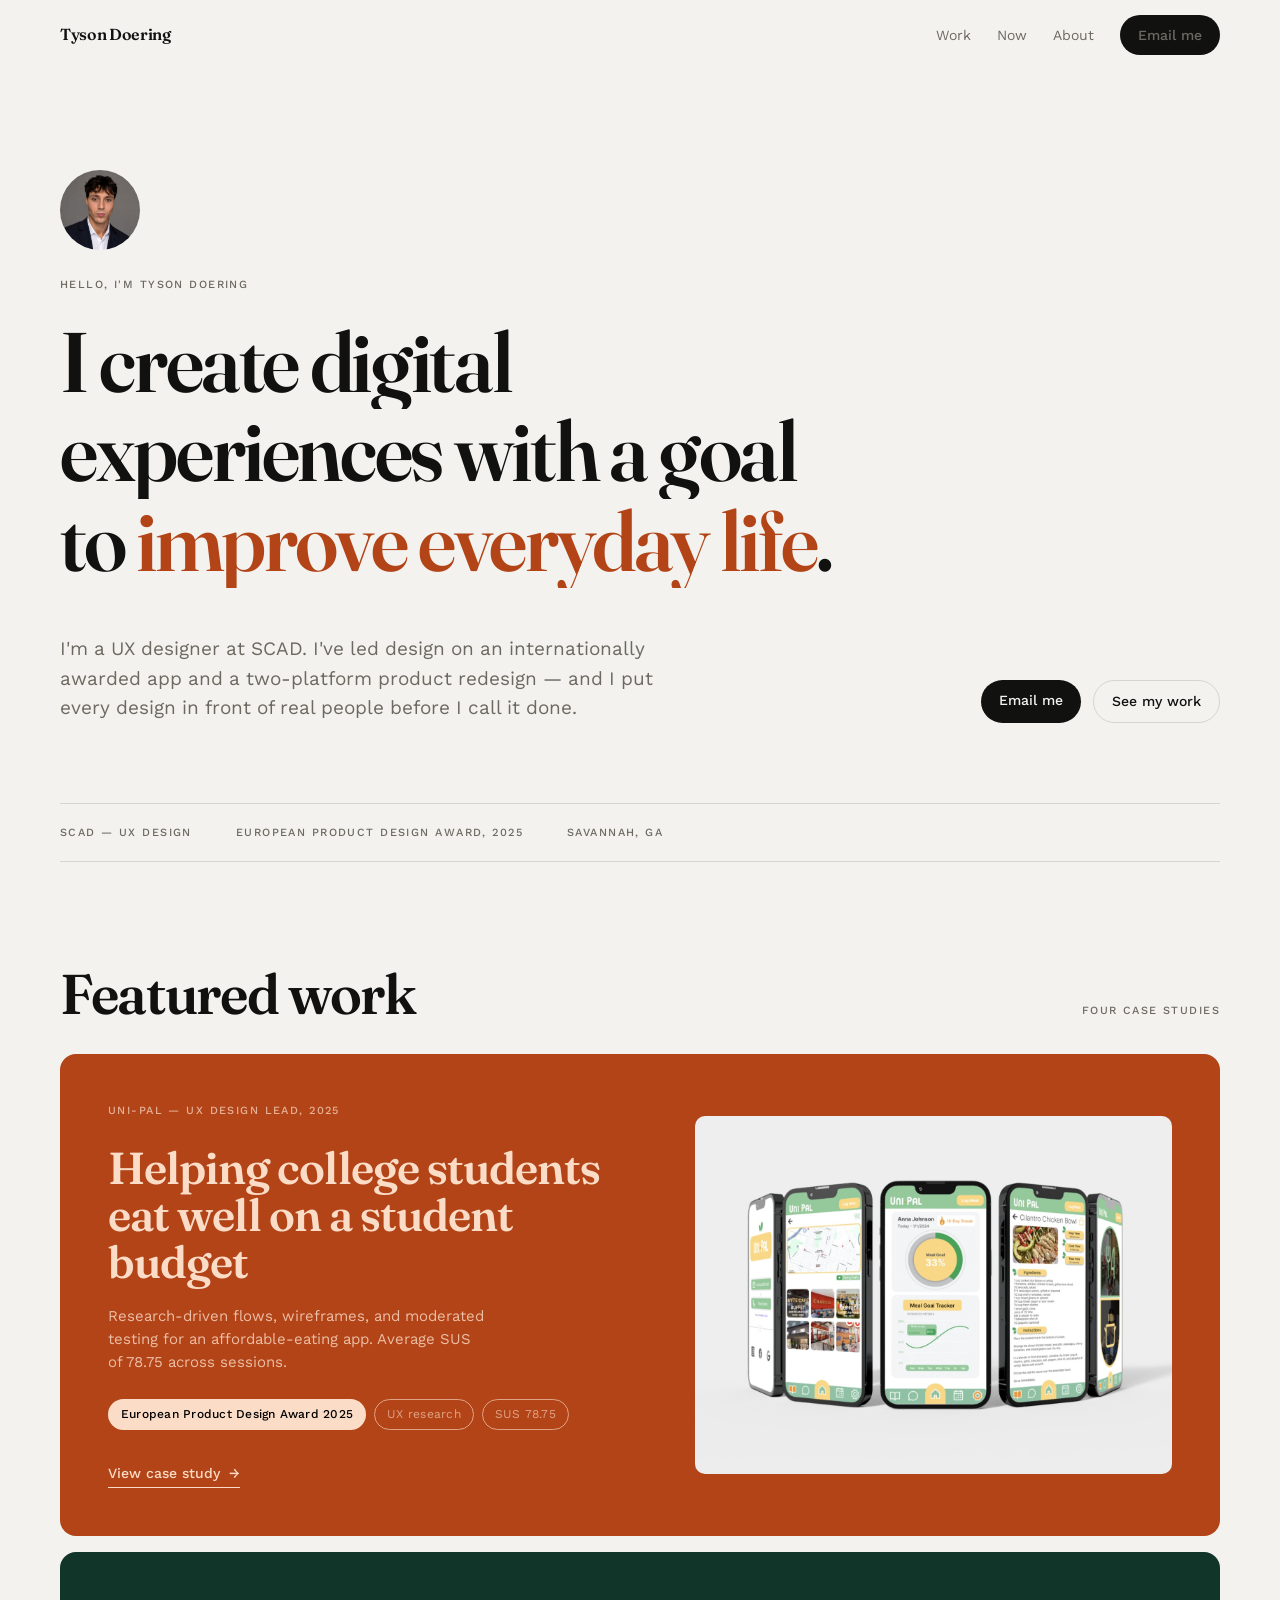
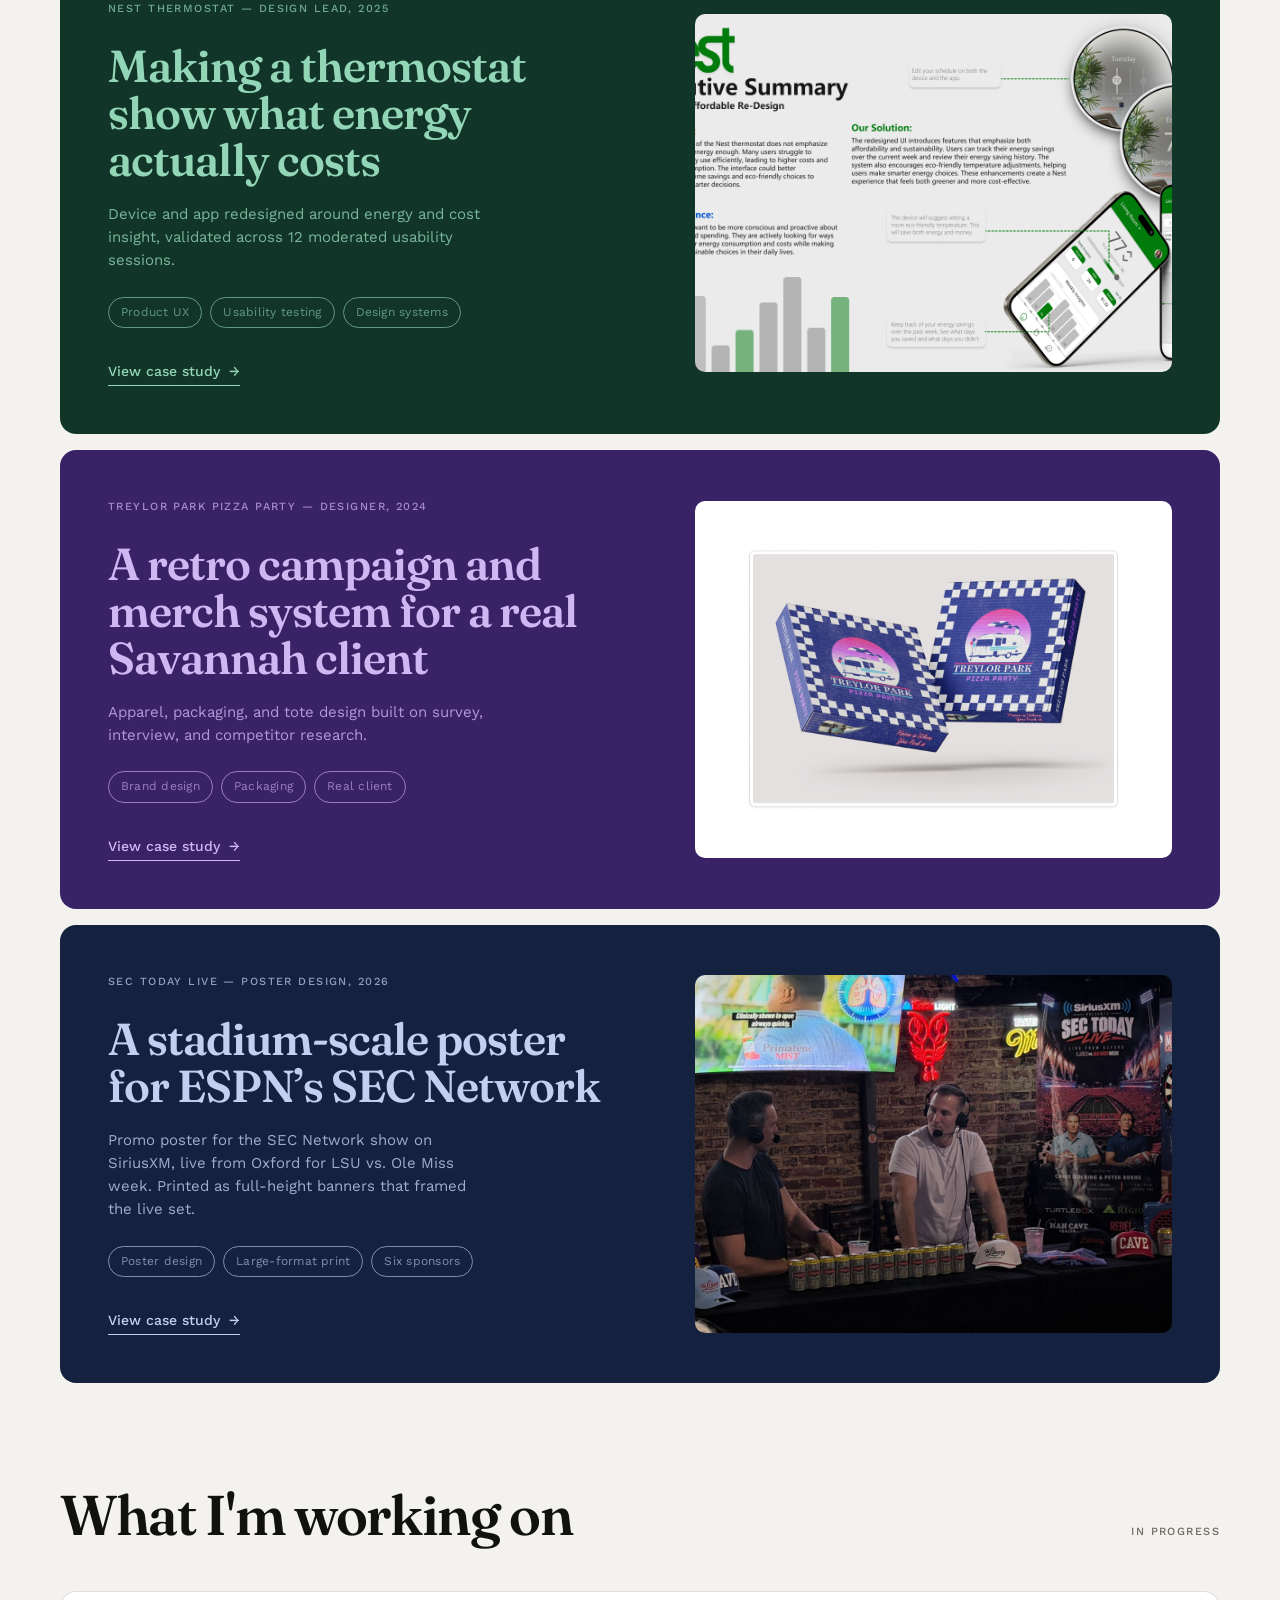
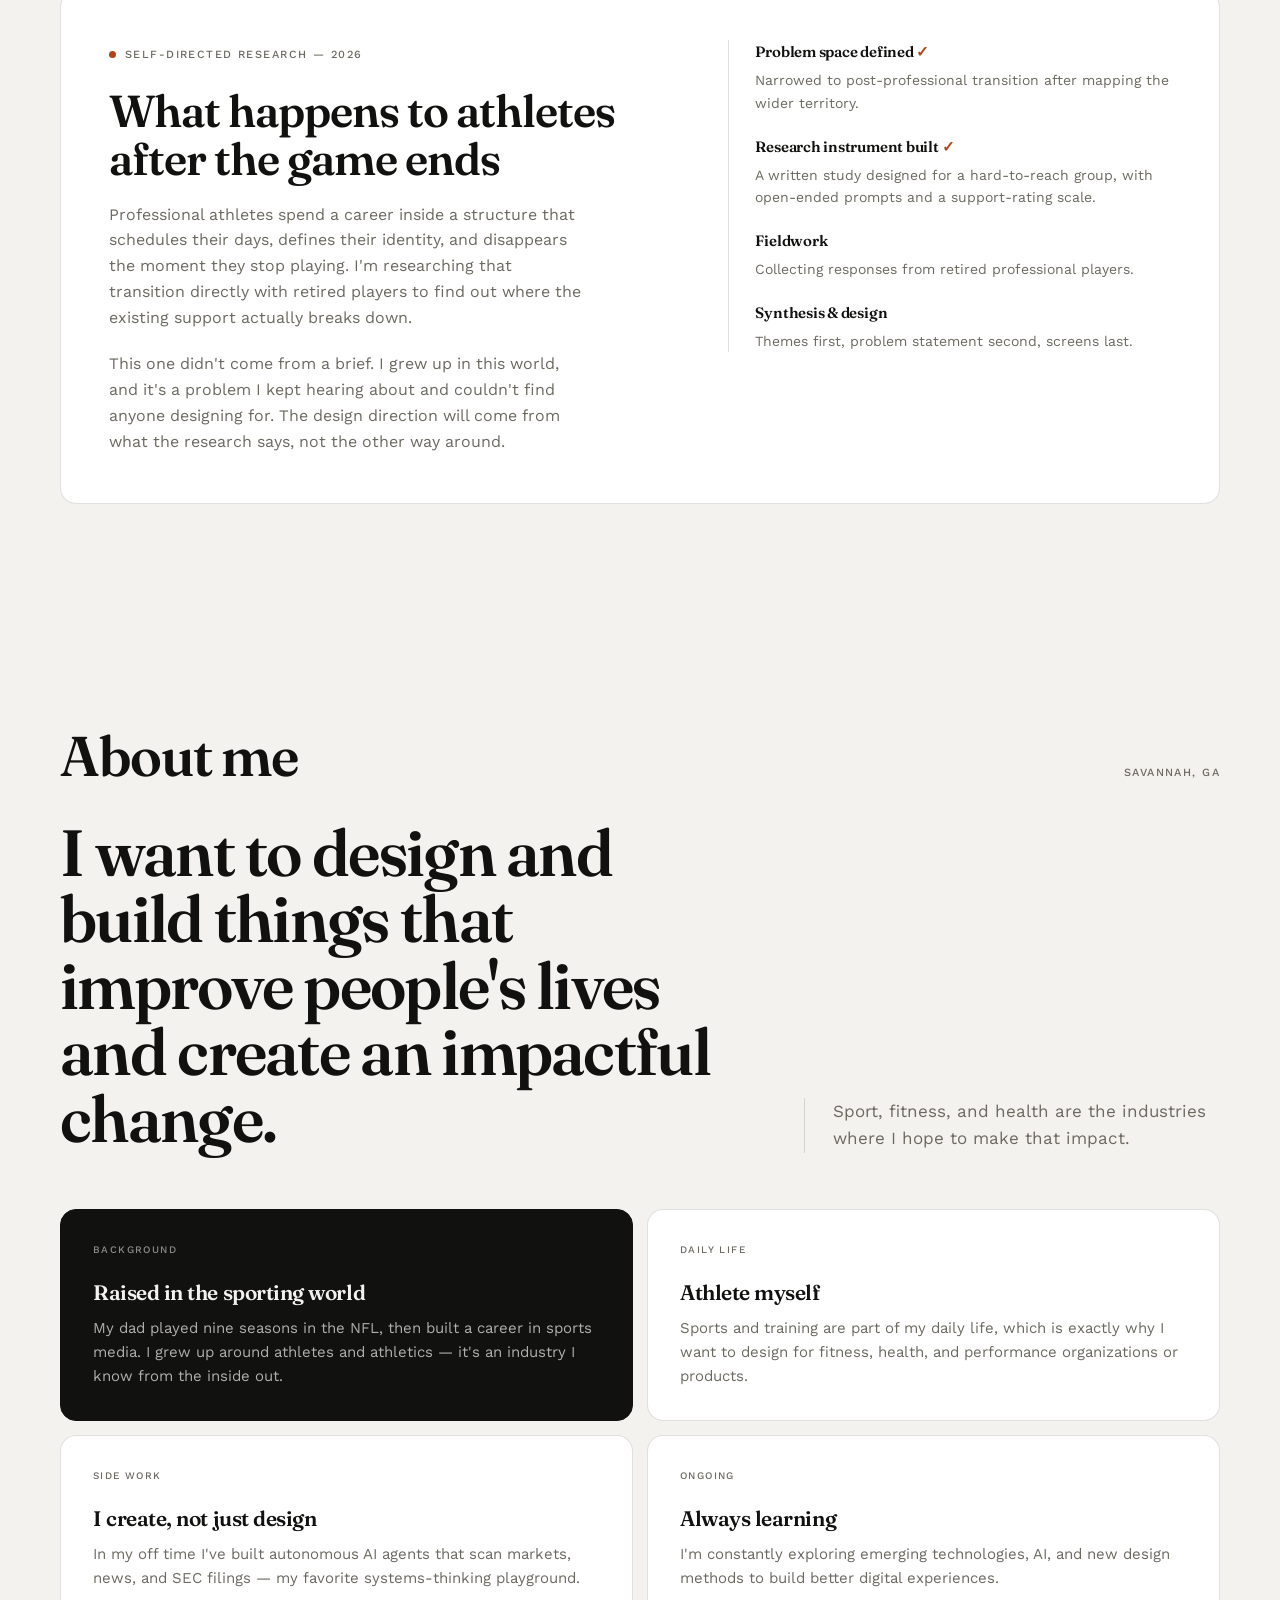
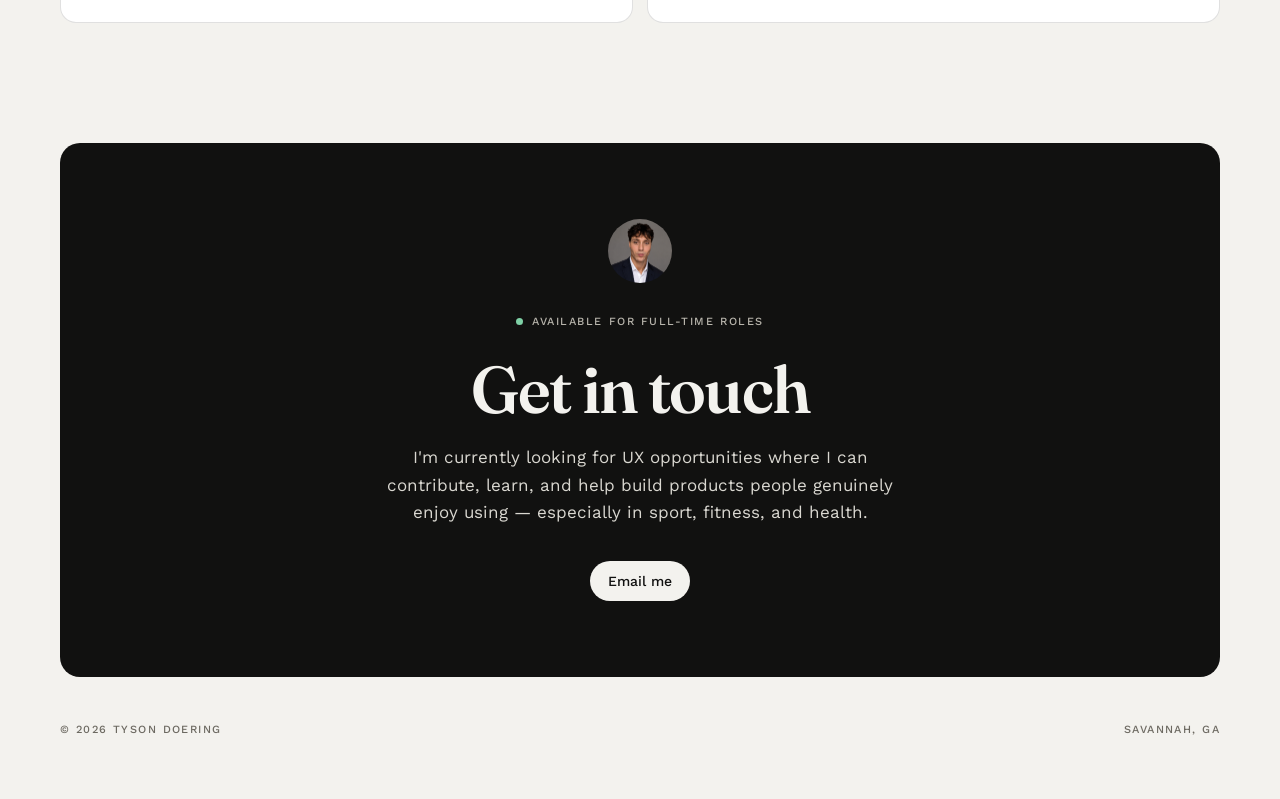
==== index.html @ 8d018073 "Add SEC Today Live case study page New /sec-today-live page in the same format as the other case stu" ====
<!DOCTYPE html>
<html lang="en">
<head>
<meta charset="utf-8">
<meta name="viewport" content="width=device-width,initial-scale=1">
<title>Tyson Doering — UX Designer</title>
<meta name="description" content="Tyson Doering is a UX designer at SCAD who leads design teams and validates the work with real usability testing.">
<link rel="preconnect" href="https://fonts.googleapis.com">
<link rel="preconnect" href="https://fonts.gstatic.com" crossorigin>
<link href="https://fonts.googleapis.com/css2?family=Fraunces:opsz,wght@9..144,400;9..144,500;9..144,600;9..144,700&family=Work+Sans:wght@400;500;600;700&display=swap" rel="stylesheet">
<style>
:root{
  --bg:#F3F2EE;
  --ink:#111110;
  --soft:#6C6961;
  --line:rgba(17,17,16,.13);
  --card:#FFFFFF;
  --uni:#B24418; --uni-t:#FBDCC7;
  --nest:#12352A; --nest-t:#93D6B7;
  --tp:#3A2266;   --tp-t:#D0B6F2;
  --sec:#14223F;  --sec-t:#C3CFF0;
  --ease:cubic-bezier(.2,.7,.3,1);
}
*{box-sizing:border-box;margin:0;padding:0}
html{scroll-behavior:smooth}
body{background:var(--bg);color:var(--ink);font-family:'Work Sans',system-ui,sans-serif;font-size:16px;line-height:1.6;-webkit-font-smoothing:antialiased;overflow-x:hidden}
img{display:block;max-width:100%}
a{color:inherit}
.wrap{max-width:1240px;margin:0 auto;padding:0 40px}
.mono{font-family:'Work Sans',sans-serif;font-size:11px;font-weight:500;letter-spacing:.13em;text-transform:uppercase;color:var(--soft)}

nav{position:fixed;top:0;left:0;right:0;z-index:60;background:rgba(243,242,238,.88);backdrop-filter:blur(12px);border-bottom:1px solid transparent;transition:transform .45s var(--ease),border-color .3s ease}
nav.hide{transform:translateY(-100%)}
nav.stuck{border-color:var(--line)}
.nav-in{max-width:1240px;margin:0 auto;padding:15px 40px;display:flex;justify-content:space-between;align-items:center}
.nav-in .name{font-family:'Fraunces',serif;font-weight:600;letter-spacing:-.02em;font-size:16px;text-decoration:none}
.nav-in .links{display:flex;align-items:center;gap:26px}
.nav-in .links a{text-decoration:none;font-size:14px;color:var(--soft)}
.nav-in .links a:hover{color:var(--ink)}
.btn{background:var(--ink);color:var(--bg);padding:9px 18px;border-radius:999px;font-size:14px;font-weight:500;text-decoration:none;display:inline-block;transition:opacity .25s ease}
.btn:hover{opacity:.82}

.hero{padding:170px 0 0}
.avatar{width:80px;height:80px;border-radius:50%;object-fit:cover;background:#E3E1DA;margin-bottom:26px}
.hey{font-family:'Work Sans',sans-serif;font-size:11px;font-weight:500;letter-spacing:.13em;text-transform:uppercase;color:var(--soft);margin-bottom:26px}
h1{font-family:'Fraunces',serif;font-weight:600;font-size:clamp(40px,6.6vw,94px);line-height:1;letter-spacing:-.028em;max-width:18ch}
h1 .hl{color:var(--uni)}
.ln{display:block;overflow:hidden;padding-bottom:.06em}
.ln>span{display:block;transform:translateY(108%);transition:transform .9s var(--ease)}
.ready .ln>span{transform:none}
.ready .ln:nth-of-type(2)>span{transition-delay:.08s}
.ready .ln:nth-of-type(3)>span{transition-delay:.16s}
.hero-lower{display:flex;gap:44px;align-items:flex-end;justify-content:space-between;margin-top:46px;flex-wrap:wrap}
.hero-lower p{font-size:clamp(16px,1.55vw,19px);line-height:1.55;max-width:52ch;color:var(--soft)}
.ctas{display:flex;gap:12px}
.pill-l{border:1px solid var(--line);padding:9px 18px;border-radius:999px;font-size:14px;font-weight:500;text-decoration:none;transition:border-color .25s ease}
.pill-l:hover{border-color:var(--ink)}
.strip{border-top:1px solid var(--line);border-bottom:1px solid var(--line);padding:20px 0;margin-top:80px;display:flex;gap:44px;flex-wrap:wrap}
.strip span{font-family:'Work Sans',sans-serif;font-size:11px;font-weight:500;letter-spacing:.13em;text-transform:uppercase;color:var(--soft)}

.sec-head{padding:104px 0 32px;display:flex;justify-content:space-between;align-items:baseline;gap:24px;flex-wrap:wrap}
.sec-head h2{font-family:'Fraunces',serif;font-weight:600;font-size:clamp(30px,4.4vw,56px);letter-spacing:-.024em;line-height:1}

.panels{display:flex;flex-direction:column;gap:16px}
.panel{display:block;text-decoration:none;border-radius:16px;overflow:hidden;padding:48px;transition:transform .5s var(--ease)}
.panel:hover{transform:translateY(-6px)}
.p1{background:var(--uni);color:var(--uni-t)}
.p2{background:var(--nest);color:var(--nest-t)}
.p3{background:var(--tp);color:var(--tp-t)}
.p4{background:var(--sec);color:var(--sec-t)}
.panel .grid{display:grid;grid-template-columns:1fr .88fr;gap:46px;align-items:center}
.panel .tag{font-family:'Work Sans',sans-serif;font-size:11px;font-weight:500;letter-spacing:.13em;text-transform:uppercase;opacity:.72;margin-bottom:24px}
.panel h3{font-family:'Fraunces',serif;font-weight:600;font-size:clamp(25px,3.5vw,46px);line-height:1.05;letter-spacing:-.022em;max-width:17ch}
.panel .meta{margin-top:20px;font-size:15px;opacity:.8;max-width:42ch;line-height:1.55}
.chips{margin-top:24px;display:flex;flex-wrap:wrap;gap:8px}
.chip{border:1px solid currentColor;opacity:.62;border-radius:999px;padding:5px 12px;font-size:12px;letter-spacing:.02em}
.chip.win{opacity:1;background:currentColor;border-color:transparent}
.chip.win b{font-weight:500;mix-blend-mode:difference}
.go{margin-top:32px;display:inline-flex;align-items:center;gap:9px;font-size:14px;font-weight:500;border-bottom:1px solid currentColor;padding-bottom:3px}
.go i{font-style:normal;transition:transform .35s var(--ease)}
.panel:hover .go i{transform:translateX(5px)}
.shot{aspect-ratio:4/3;border-radius:10px;background:rgba(255,255,255,.08);overflow:hidden}
.shot img{width:100%;height:100%;object-fit:cover}

.now{margin-top:16px;background:var(--card);border:1px solid var(--line);border-radius:16px;padding:48px;position:relative}
.now .flag{display:inline-flex;align-items:center;gap:9px;font-family:'Work Sans',sans-serif;font-size:11px;font-weight:500;letter-spacing:.13em;text-transform:uppercase;color:var(--soft);margin-bottom:24px}
.dot{width:7px;height:7px;border-radius:50%;background:var(--uni);animation:pulse 2.4s ease-in-out infinite}
@keyframes pulse{0%,100%{opacity:1}50%{opacity:.28}}
.now h3{font-family:'Fraunces',serif;font-weight:600;font-size:clamp(25px,3.5vw,46px);line-height:1.05;letter-spacing:-.022em;max-width:19ch}
.now .grid{display:grid;grid-template-columns:1fr .78fr;gap:52px;align-items:start}
.now p{margin-top:20px;font-size:16px;color:var(--soft);line-height:1.62;max-width:48ch}
.steps{border-left:1px solid var(--line);padding-left:26px;display:flex;flex-direction:column;gap:20px}
.step h5{font-family:'Fraunces',serif;font-weight:600;font-size:15px;letter-spacing:-.015em;margin-bottom:5px}
.step p{margin:0;font-size:14px;max-width:none}
.step.done h5::after{content:" \2713";color:var(--uni)}
@media (max-width:900px){.now{padding:30px 24px}.now .grid{grid-template-columns:1fr;gap:30px}.steps{border-left:none;border-top:1px solid var(--line);padding-left:0;padding-top:24px}}
.about{padding:120px 0 0}
.lead{display:grid;grid-template-columns:1.55fr .95fr;gap:64px;align-items:end;margin-top:36px}
.lead h3{font-family:'Fraunces',serif;font-weight:600;font-size:clamp(30px,5.1vw,66px);letter-spacing:-.026em;line-height:1.02;max-width:20ch}
.lead .aside{border-left:1px solid var(--line);padding-left:28px}
.lead .aside p{font-size:17px;color:var(--soft);line-height:1.6}
.bento{margin-top:56px;display:grid;grid-template-columns:repeat(2,1fr);gap:14px}
.tile{background:var(--card);border:1px solid var(--line);border-radius:16px;padding:32px;display:flex;flex-direction:column;transition:transform .45s var(--ease),border-color .3s ease}
.tile:hover{transform:translateY(-4px);border-color:rgba(17,17,16,.28)}
.tile .lab{font-family:'Work Sans',sans-serif;font-size:10px;font-weight:500;letter-spacing:.14em;text-transform:uppercase;color:var(--soft);margin-bottom:22px}
.tile h4{font-family:'Fraunces',serif;font-weight:600;font-size:21px;letter-spacing:-.022em;margin-bottom:12px;line-height:1.15}
.tile p{font-size:15px;color:var(--soft);line-height:1.6}
.tile.dark{background:var(--ink);border-color:var(--ink)}
.tile.dark .lab{color:rgba(243,242,238,.55)}
.tile.dark h4{color:var(--bg)}
.tile.dark p{color:rgba(243,242,238,.7)}
.tile.dark:hover{border-color:var(--ink)}
.cta-card{margin-top:120px;background:var(--ink);color:var(--bg);border-radius:20px;padding:76px 48px;text-align:center}
.cta-card .avail{display:inline-flex;align-items:center;gap:9px;font-family:'Work Sans',sans-serif;font-size:11px;font-weight:500;letter-spacing:.14em;text-transform:uppercase;color:#B8B5AC;margin-bottom:26px}
.cta-card .avail .dot{background:#7FD1A6}
.cta-card .avatar{margin:0 auto 24px;width:64px;height:64px}
.cta-card h2{font-family:'Fraunces',serif;font-weight:600;font-size:clamp(34px,5.4vw,66px);letter-spacing:-.026em;line-height:1}
.cta-card p{margin:22px auto 34px;max-width:50ch;font-size:17px;line-height:1.62;color:#DAD8D1}
.cta-card .btn{background:var(--bg);color:var(--ink)}

footer{padding:44px 0 60px;display:flex;justify-content:space-between;font-family:'Work Sans',sans-serif;font-size:11px;font-weight:500;letter-spacing:.13em;text-transform:uppercase;color:var(--soft)}

.rev{opacity:0;transform:translateY(26px);transition:opacity .8s ease,transform .8s var(--ease)}
.rev.in{opacity:1;transform:none}

@media (max-width:1000px){
  .lead{grid-template-columns:1fr;gap:26px;align-items:start}
  .lead .aside{border-left:none;border-top:1px solid var(--line);padding-left:0;padding-top:22px}
}
@media (max-width:900px){
  .wrap{padding:0 20px}
  .nav-in{padding:13px 20px}
  .nav-in .links a.hide-m{display:none}
  .hero{padding:128px 0 0}
  .panel{padding:30px 24px}
  .panel .grid{grid-template-columns:1fr;gap:26px}
  .bento{grid-template-columns:1fr}
  .cta-card{padding:52px 24px}
  .strip{gap:18px;flex-direction:column}
}
@media (prefers-reduced-motion:reduce){
  *{transition:none!important;animation:none!important}
  .ln>span{transform:none}
  .rev{opacity:1;transform:none}
  html{scroll-behavior:auto}
}
</style>
<link rel="stylesheet" href="transition.css">
</head>
<body>

<nav id="nav">
  <div class="nav-in">
    <a class='name' href='/'>Tyson Doering</a>
    <span class="links">
      <a href="#work" class="hide-m">Work</a>
      <a href="#now" class="hide-m">Now</a>
      <a href="#about" class="hide-m">About</a>
      <a class="btn" href="mailto:tdoe28711@gmail.com">Email me</a>
    </span>
  </div>
</nav>

<div class="wrap">

<header class="hero" id="hero">
  <img class="avatar" src="images/headshot.jpg" alt="Tyson Doering" width="80" height="80">
  <div class="hey">Hello, I'm Tyson Doering</div>
  <h1>
    <span class="ln"><span>I create digital</span></span>
    <span class="ln"><span>experiences with a goal</span></span>
    <span class="ln"><span>to <span class="hl">improve everyday life</span>.</span></span>
  </h1>
  <div class="hero-lower">
    <p>I'm a UX designer at SCAD. I've led design on an internationally awarded app and a two-platform product redesign — and I put every design in front of real people before I call it done.</p>
    <div class="ctas">
      <a class="btn" href="mailto:tdoe28711@gmail.com">Email me</a>
      <a class="pill-l" href="#work">See my work</a>
    </div>
  </div>
  <div class="strip">
    <span>SCAD — UX design</span>
    <span>European Product Design Award, 2025</span>
    <span>Savannah, GA</span>
  </div>
</header>

<section class="sec-head rev" id="work">
  <h2>Featured work</h2>
  <span class="mono">Four case studies</span>
</section>

<div class="panels">

  <a class='panel p1 rev' href='/unipal'>
    <div class="grid">
      <div>
        <p class="tag">Uni-Pal — UX design lead, 2025</p>
        <h3>Helping college students eat well on a student budget</h3>
        <p class="meta">Research-driven flows, wireframes, and moderated testing for an affordable-eating app. Average SUS of 78.75 across sessions.</p>
        <div class="chips">
          <span class="chip win"><b>European Product Design Award 2025</b></span>
          <span class="chip">UX research</span>
          <span class="chip">SUS 78.75</span>
        </div>
        <span class="go">View case study <i>&rarr;</i></span>
      </div>
      <div class="shot"><img src="images/unipal/hero-lineup.jpg" alt="Uni-Pal healthy eating app"></div>
    </div>
  </a>

  <a class='panel p2 rev' href='/nest'>
    <div class="grid">
      <div>
        <p class="tag">Nest thermostat — design lead, 2025</p>
        <h3>Making a thermostat show what energy actually costs</h3>
        <p class="meta">Device and app redesigned around energy and cost insight, validated across 12 moderated usability sessions.</p>
        <div class="chips">
          <span class="chip">Product UX</span>
          <span class="chip">Usability testing</span>
          <span class="chip">Design systems</span>
        </div>
        <span class="go">View case study <i>&rarr;</i></span>
      </div>
      <div class="shot"><img src="images/nest/hero-executive-summary.png" alt="Nest thermostat redesign"></div>
    </div>
  </a>

  <a class='panel p3 rev' href='/treylor-park'>
    <div class="grid">
      <div>
        <p class="tag">Treylor Park Pizza Party — designer, 2024</p>
        <h3>A retro campaign and merch system for a real Savannah client</h3>
        <p class="meta">Apparel, packaging, and tote design built on survey, interview, and competitor research.</p>
        <div class="chips">
          <span class="chip">Brand design</span>
          <span class="chip">Packaging</span>
          <span class="chip">Real client</span>
        </div>
        <span class="go">View case study <i>&rarr;</i></span>
      </div>
      <div class="shot"><img src="images/treylor/hero-pizza-box.jpg" alt="Treylor Park Pizza Party packaging"></div>
    </div>
  </a>

  <a class='panel p4 rev' href='/sec-today-live'>
    <div class="grid">
      <div>
        <p class="tag">SEC Today Live — poster design, 2026</p>
        <h3>A stadium-scale poster for ESPN&rsquo;s SEC Network</h3>
        <p class="meta">Promo poster for the SEC Network show on SiriusXM, live from Oxford for LSU vs. Ole Miss week. Printed as full-height banners that framed the live set.</p>
        <div class="chips">
          <span class="chip">Poster design</span>
          <span class="chip">Large-format print</span>
          <span class="chip">Six sponsors</span>
        </div>
        <span class="go">View case study <i>&rarr;</i></span>
      </div>
      <div class="shot"><img src="images/sec/hosts-live.jpg" alt="Hosts Chris Doering and Peter Burns broadcasting live in front of the SEC Today Live banner" loading="lazy"></div>
    </div>
  </a>

</div>


<section class="sec-head rev" id="now">
  <h2>What I'm working on</h2>
  <span class="mono">In progress</span>
</section>

<div class="now rev">
  <div class="grid">
    <div>
      <span class="flag"><span class="dot"></span> Self-directed research — 2026</span>
      <h3>What happens to athletes after the game ends</h3>
      <p>Professional athletes spend a career inside a structure that schedules their days, defines their identity, and disappears the moment they stop playing. I'm researching that transition directly with retired players to find out where the existing support actually breaks down.</p>
      <p>This one didn't come from a brief. I grew up in this world, and it's a problem I kept hearing about and couldn't find anyone designing for. The design direction will come from what the research says, not the other way around.</p>
    </div>
    <div class="steps">
      <div class="step done">
        <h5>Problem space defined</h5>
        <p>Narrowed to post-professional transition after mapping the wider territory.</p>
      </div>
      <div class="step done">
        <h5>Research instrument built</h5>
        <p>A written study designed for a hard-to-reach group, with open-ended prompts and a support-rating scale.</p>
      </div>
      <div class="step">
        <h5>Fieldwork</h5>
        <p>Collecting responses from retired professional players.</p>
      </div>
      <div class="step">
        <h5>Synthesis &amp; design</h5>
        <p>Themes first, problem statement second, screens last.</p>
      </div>
    </div>
  </div>
</div>

<section class="about" id="about">
  <div class="sec-head rev" style="padding-bottom:0">
    <h2>About me</h2>
    <span class="mono">Savannah, GA</span>
  </div>
  <div class="lead rev">
    <h3>I want to design and build things that improve people's lives and create an impactful change.</h3>
    <div class="aside">
      <p>Sport, fitness, and health are the industries where I hope to make that impact.</p>
    </div>
  </div>
  <div class="bento rev">
    <div class="tile dark">
      <span class="lab">Background</span>
      <h4>Raised in the sporting world</h4>
      <p>My dad played nine seasons in the NFL, then built a career in sports media. I grew up around athletes and athletics &mdash; it's an industry I know from the inside out.</p>
    </div>
    <div class="tile">
      <span class="lab">Daily life</span>
      <h4>Athlete myself</h4>
      <p>Sports and training are part of my daily life, which is exactly why I want to design for fitness, health, and performance organizations or products.</p>
    </div>
    <div class="tile">
      <span class="lab">Side work</span>
      <h4>I create, not just design</h4>
      <p>In my off time I've built autonomous AI agents that scan markets, news, and SEC filings &mdash; my favorite systems-thinking playground.</p>
    </div>
    <div class="tile">
      <span class="lab">Ongoing</span>
      <h4>Always learning</h4>
      <p>I'm constantly exploring emerging technologies, AI, and new design methods to build better digital experiences.</p>
    </div>
  </div>
</section>

<section class="cta-card rev">
  <img class="avatar" src="images/headshot.jpg" alt="Tyson Doering" width="64" height="64">
  <span class="avail"><span class="dot"></span> Available for full-time roles</span>
  <h2>Get in touch</h2>
  <p>I'm currently looking for UX opportunities where I can contribute, learn, and help build products people genuinely enjoy using — especially in sport, fitness, and health.</p>
  <a class="btn" href="mailto:tdoe28711@gmail.com">Email me</a>
</section>

<footer>
  <span>&copy; 2026 Tyson Doering</span>
  <span>Savannah, GA</span>
</footer>

</div>

<script>
requestAnimationFrame(()=>document.getElementById('hero').classList.add('ready'));
const io=new IntersectionObserver(e=>e.forEach(x=>{if(x.isIntersecting){x.target.classList.add('in');io.unobserve(x.target)}}),{threshold:.12});
document.querySelectorAll('.rev').forEach(el=>io.observe(el));
const nav=document.getElementById('nav');let last=0;
addEventListener('scroll',()=>{const y=scrollY;nav.classList.toggle('stuck',y>10);nav.classList.toggle('hide',y>last&&y>340);last=y},{passive:true});
</script>
<script src="transition.js"></script>
</body>
</html>
---- transition.css ----
.pt body{opacity:0;transform:translateY(8px);transition:opacity .42s ease,transform .42s cubic-bezier(.2,.7,.3,1)}
.pt.pt-in body{opacity:1;transform:none}
.pt.pt-out body{opacity:0;transform:translateY(-8px);transition-duration:.3s}
@media (prefers-reduced-motion:reduce){.pt body,.pt.pt-out body{opacity:1!important;transform:none!important;transition:none!important}}
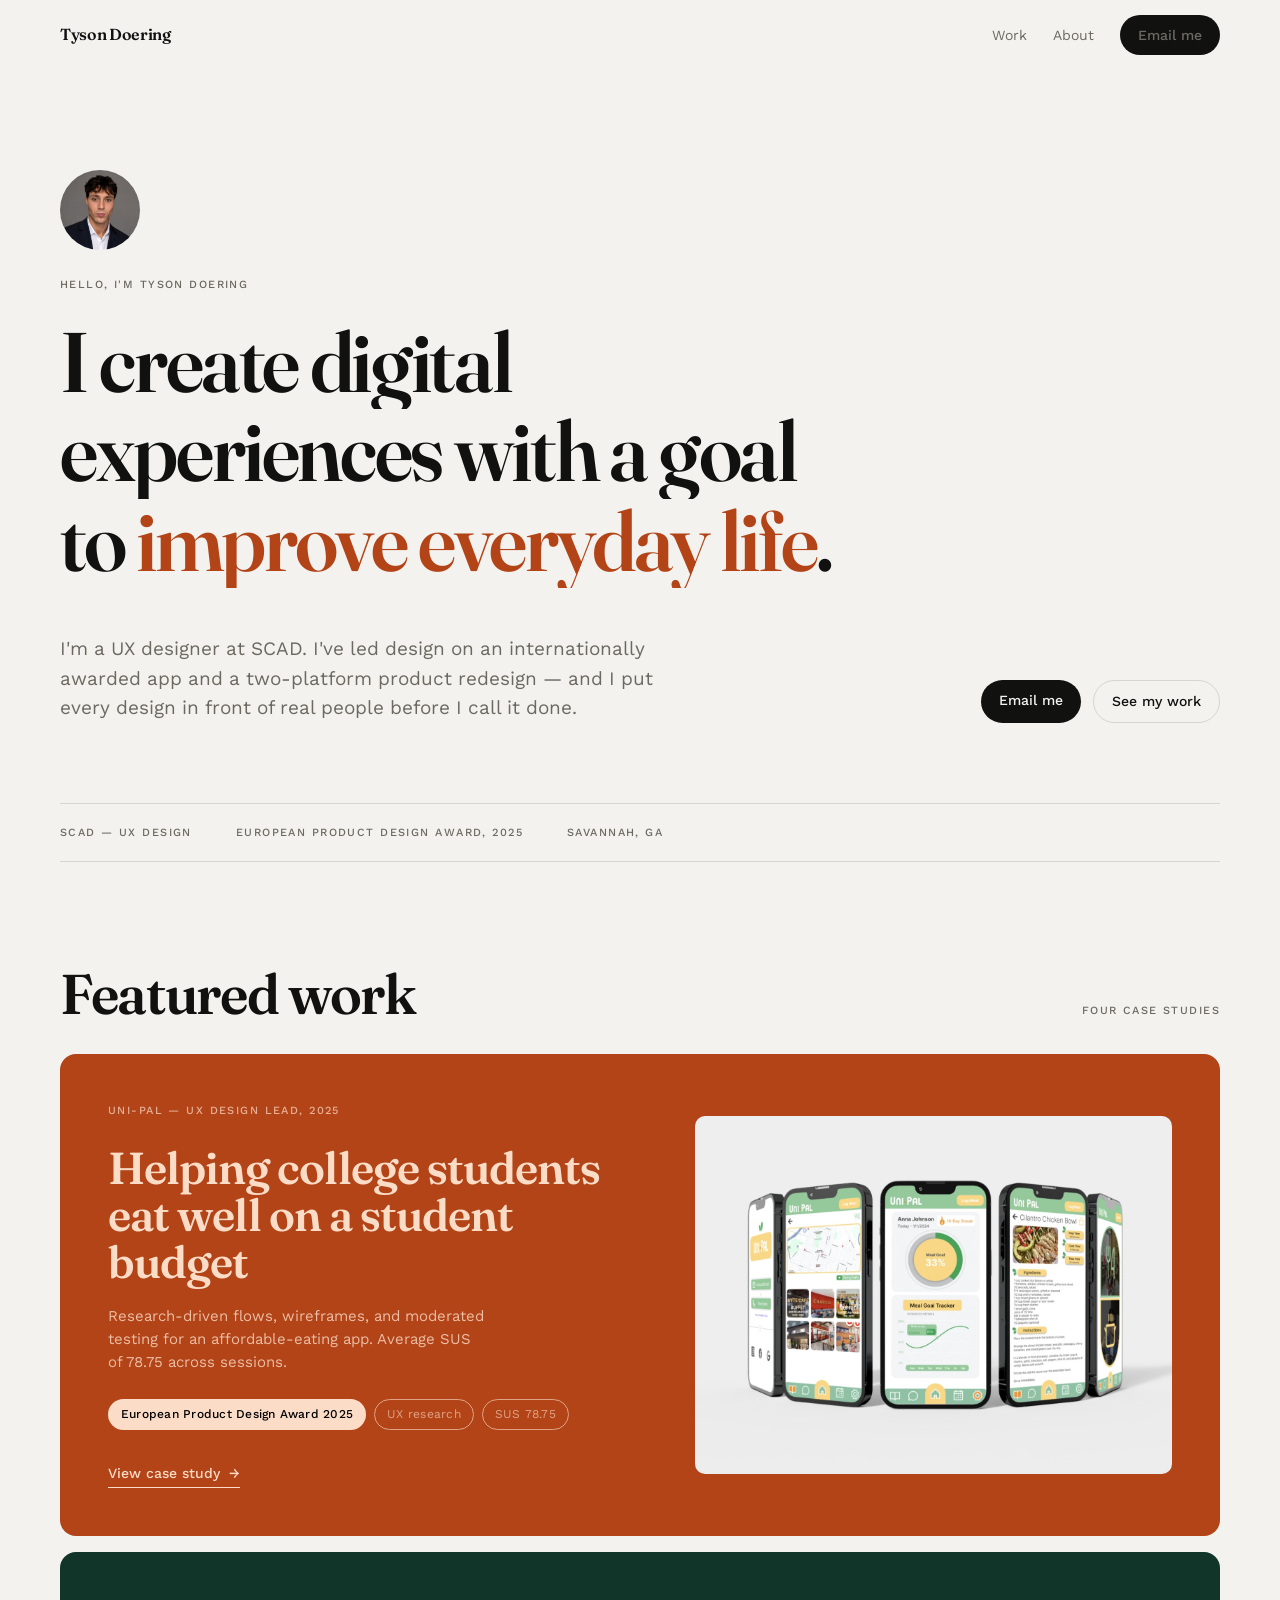
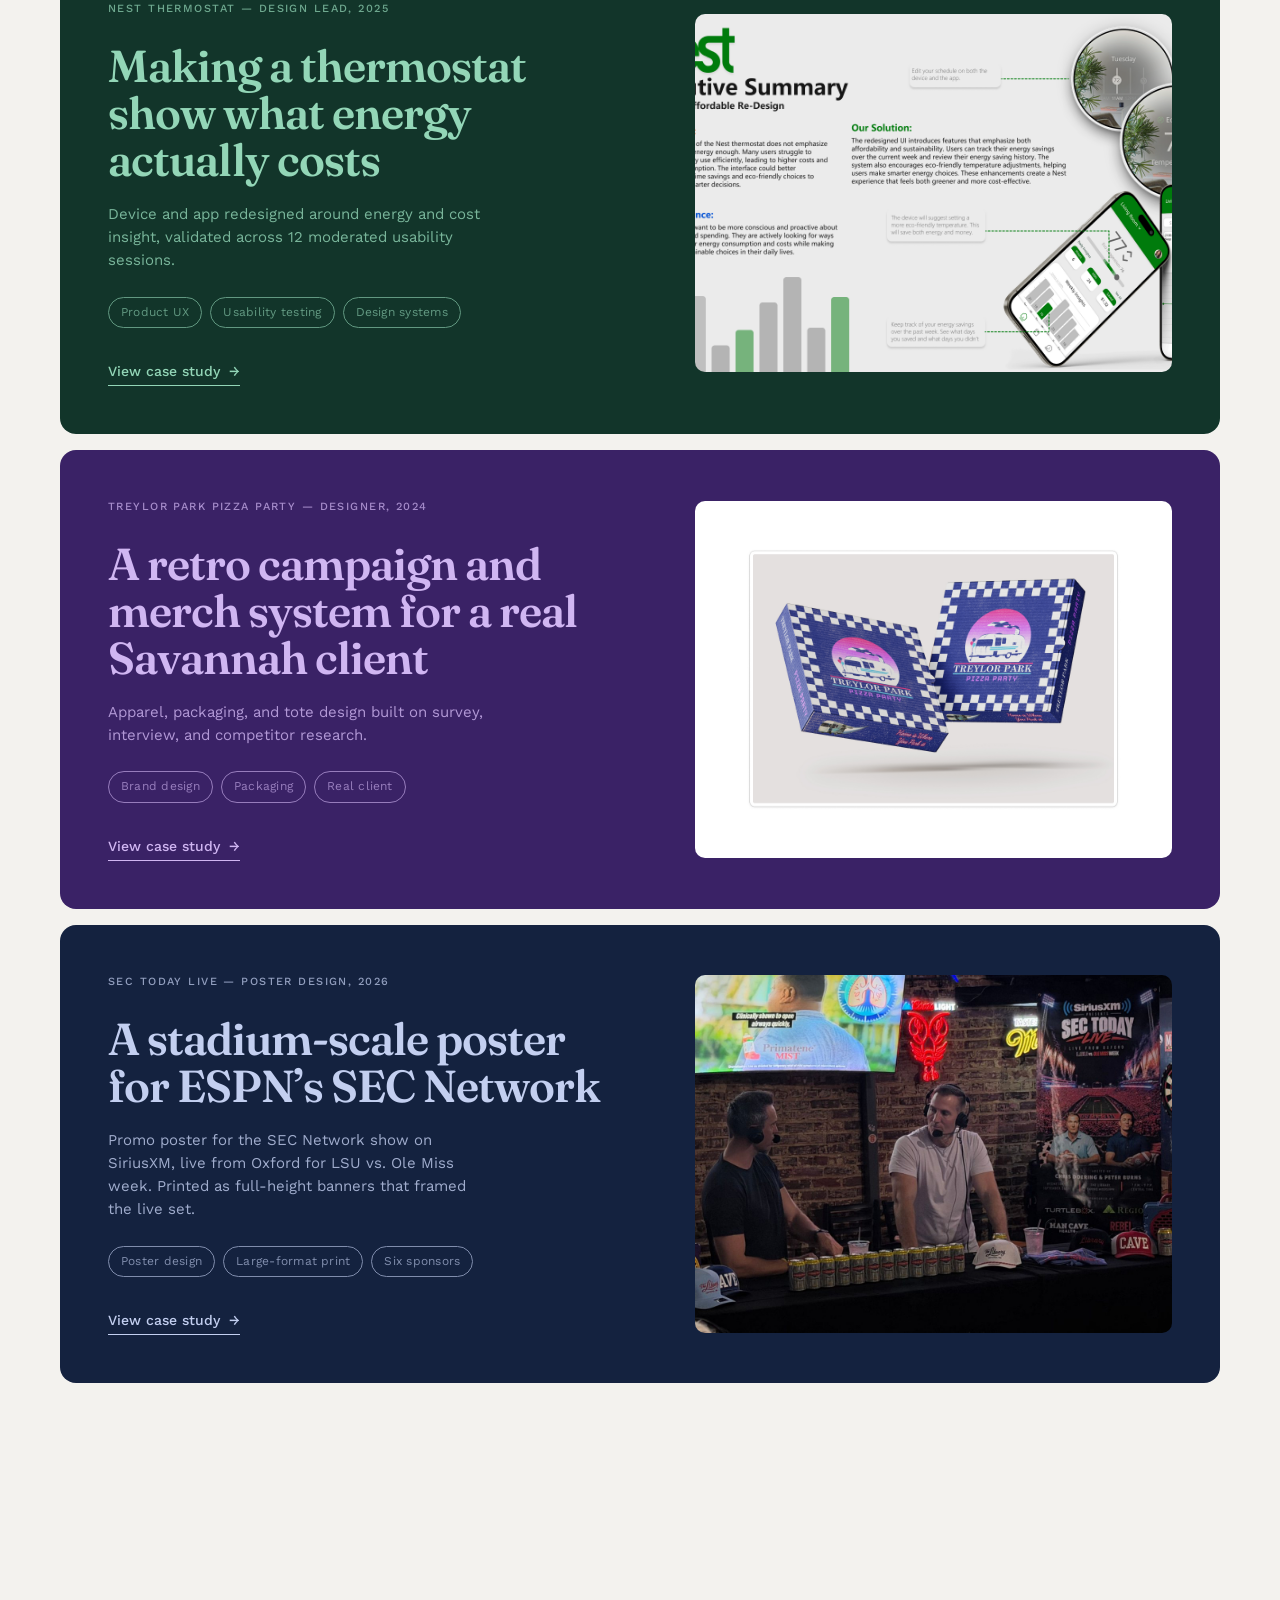
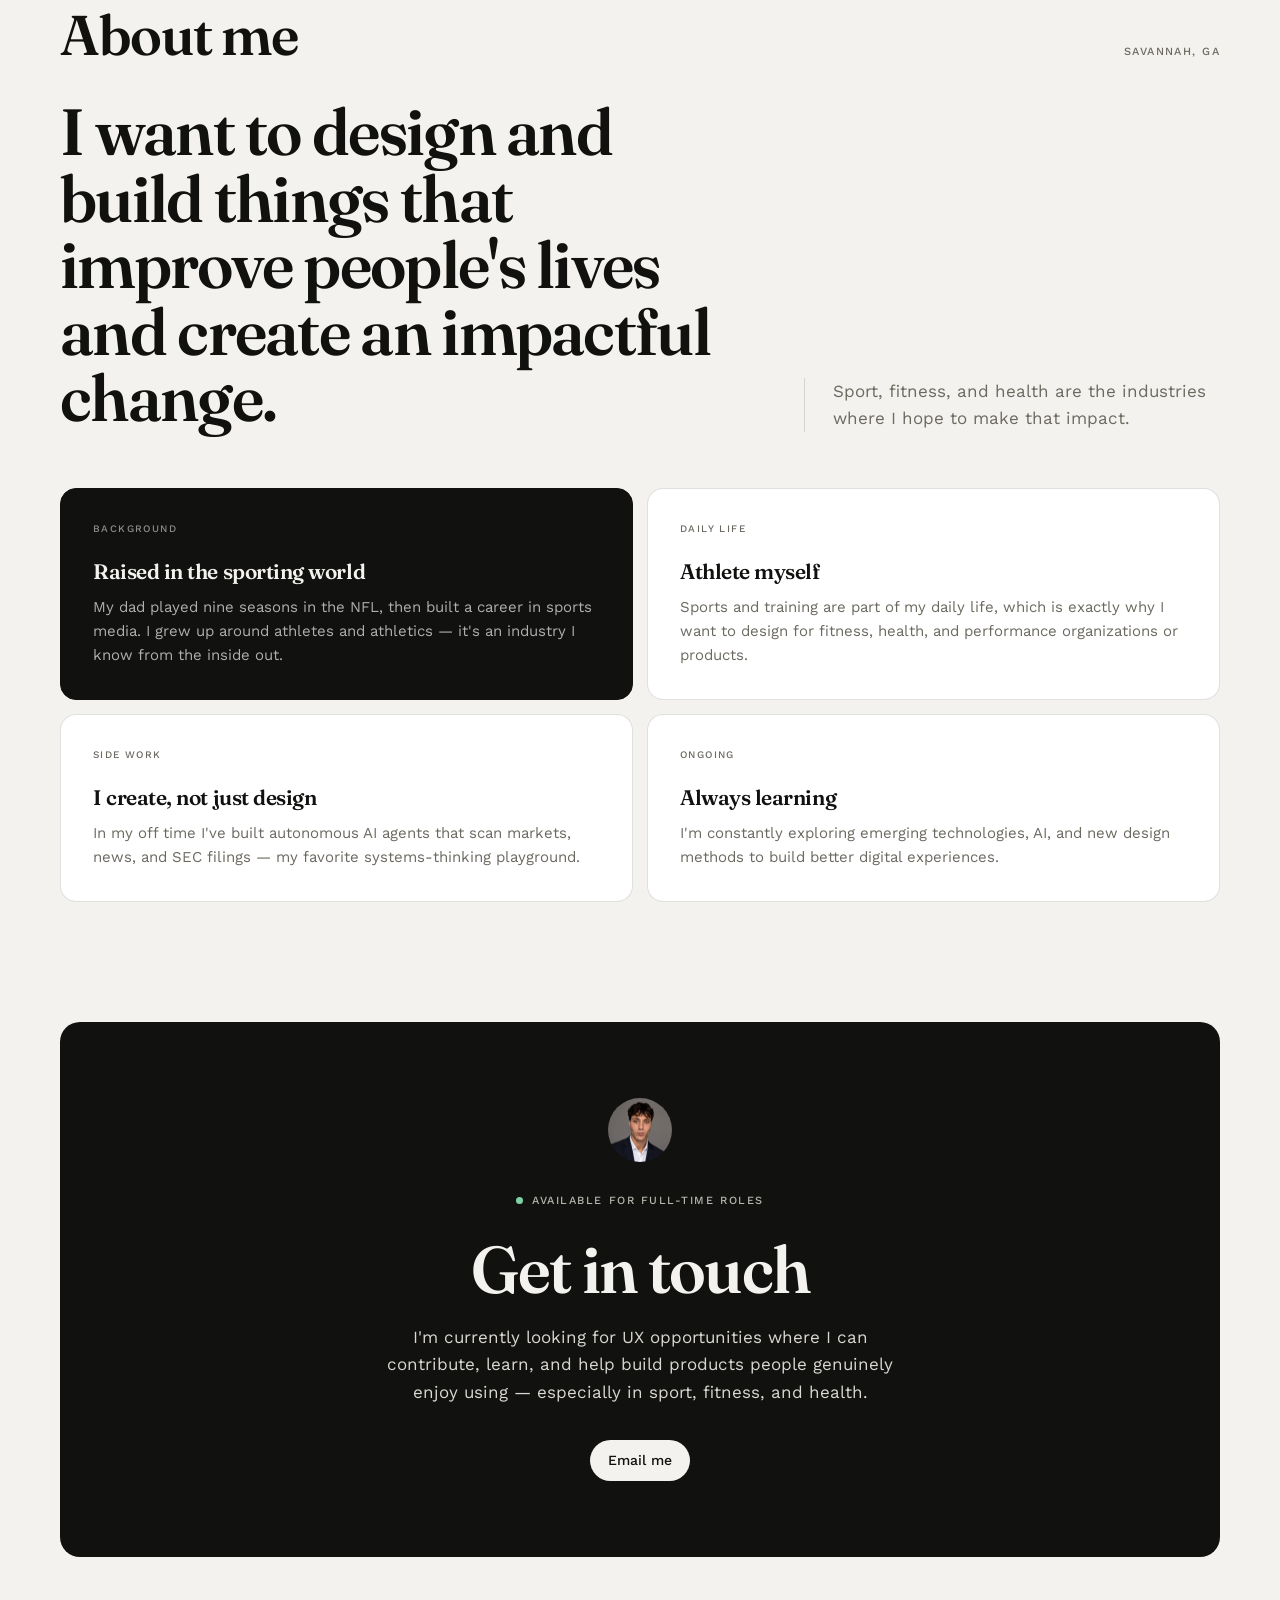
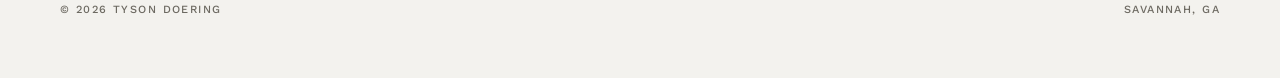
==== commit 8312dcb1: "Remove the 'What I'm working on' section The athlete-transition research project was scrapped; drops" ====
--- a/index.html
+++ b/index.html
@@ -82,18 +82,8 @@
 .shot{aspect-ratio:4/3;border-radius:10px;background:rgba(255,255,255,.08);overflow:hidden}
 .shot img{width:100%;height:100%;object-fit:cover}
 
-.now{margin-top:16px;background:var(--card);border:1px solid var(--line);border-radius:16px;padding:48px;position:relative}
-.now .flag{display:inline-flex;align-items:center;gap:9px;font-family:'Work Sans',sans-serif;font-size:11px;font-weight:500;letter-spacing:.13em;text-transform:uppercase;color:var(--soft);margin-bottom:24px}
 .dot{width:7px;height:7px;border-radius:50%;background:var(--uni);animation:pulse 2.4s ease-in-out infinite}
 @keyframes pulse{0%,100%{opacity:1}50%{opacity:.28}}
-.now h3{font-family:'Fraunces',serif;font-weight:600;font-size:clamp(25px,3.5vw,46px);line-height:1.05;letter-spacing:-.022em;max-width:19ch}
-.now .grid{display:grid;grid-template-columns:1fr .78fr;gap:52px;align-items:start}
-.now p{margin-top:20px;font-size:16px;color:var(--soft);line-height:1.62;max-width:48ch}
-.steps{border-left:1px solid var(--line);padding-left:26px;display:flex;flex-direction:column;gap:20px}
-.step h5{font-family:'Fraunces',serif;font-weight:600;font-size:15px;letter-spacing:-.015em;margin-bottom:5px}
-.step p{margin:0;font-size:14px;max-width:none}
-.step.done h5::after{content:" \2713";color:var(--uni)}
-@media (max-width:900px){.now{padding:30px 24px}.now .grid{grid-template-columns:1fr;gap:30px}.steps{border-left:none;border-top:1px solid var(--line);padding-left:0;padding-top:24px}}
 .about{padding:120px 0 0}
 .lead{display:grid;grid-template-columns:1.55fr .95fr;gap:64px;align-items:end;margin-top:36px}
 .lead h3{font-family:'Fraunces',serif;font-weight:600;font-size:clamp(30px,5.1vw,66px);letter-spacing:-.026em;line-height:1.02;max-width:20ch}
@@ -154,7 +144,6 @@
     <a class='name' href='/'>Tyson Doering</a>
     <span class="links">
       <a href="#work" class="hide-m">Work</a>
-      <a href="#now" class="hide-m">Now</a>
       <a href="#about" class="hide-m">About</a>
       <a class="btn" href="mailto:tdoe28711@gmail.com">Email me</a>
     </span>
@@ -262,41 +251,6 @@
 
 </div>
 
-
-<section class="sec-head rev" id="now">
-  <h2>What I'm working on</h2>
-  <span class="mono">In progress</span>
-</section>
-
-<div class="now rev">
-  <div class="grid">
-    <div>
-      <span class="flag"><span class="dot"></span> Self-directed research — 2026</span>
-      <h3>What happens to athletes after the game ends</h3>
-      <p>Professional athletes spend a career inside a structure that schedules their days, defines their identity, and disappears the moment they stop playing. I'm researching that transition directly with retired players to find out where the existing support actually breaks down.</p>
-      <p>This one didn't come from a brief. I grew up in this world, and it's a problem I kept hearing about and couldn't find anyone designing for. The design direction will come from what the research says, not the other way around.</p>
-    </div>
-    <div class="steps">
-      <div class="step done">
-        <h5>Problem space defined</h5>
-        <p>Narrowed to post-professional transition after mapping the wider territory.</p>
-      </div>
-      <div class="step done">
-        <h5>Research instrument built</h5>
-        <p>A written study designed for a hard-to-reach group, with open-ended prompts and a support-rating scale.</p>
-      </div>
-      <div class="step">
-        <h5>Fieldwork</h5>
-        <p>Collecting responses from retired professional players.</p>
-      </div>
-      <div class="step">
-        <h5>Synthesis &amp; design</h5>
-        <p>Themes first, problem statement second, screens last.</p>
-      </div>
-    </div>
-  </div>
-</div>
-
 <section class="about" id="about">
   <div class="sec-head rev" style="padding-bottom:0">
     <h2>About me</h2>
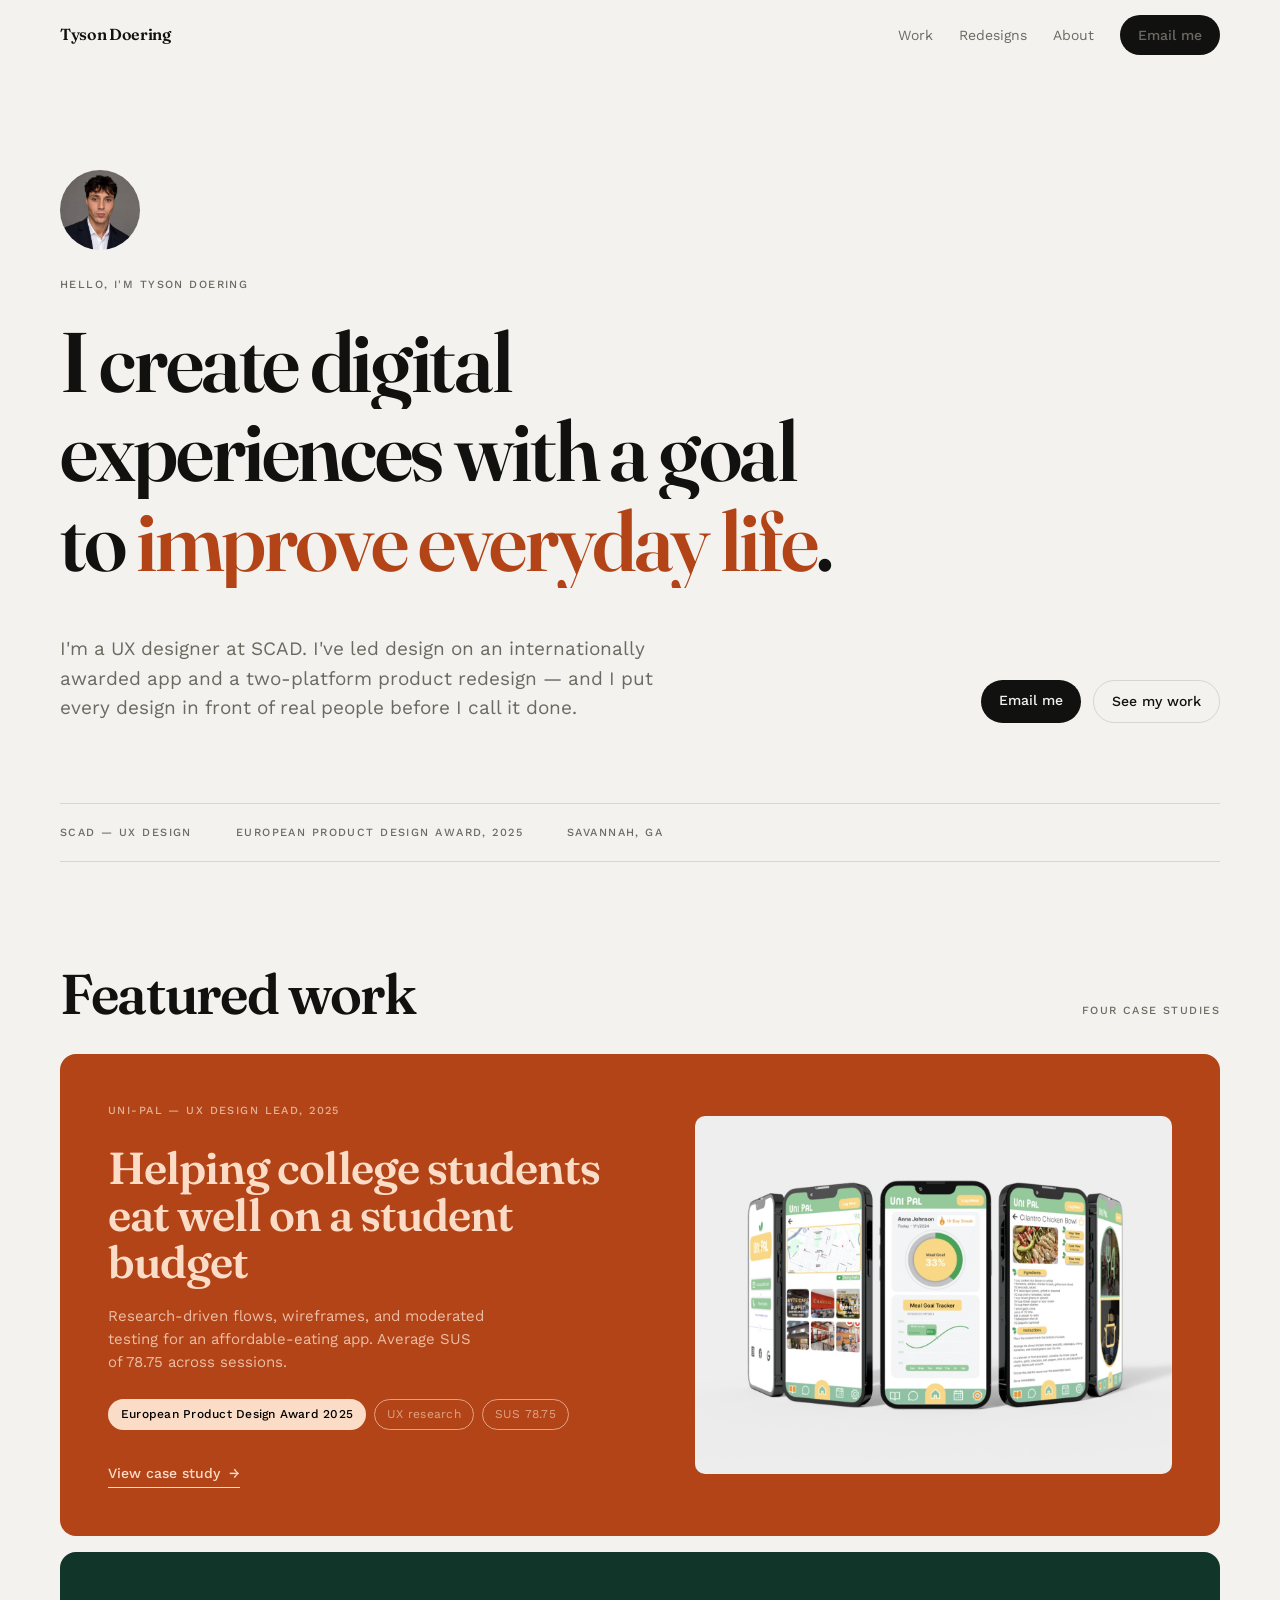
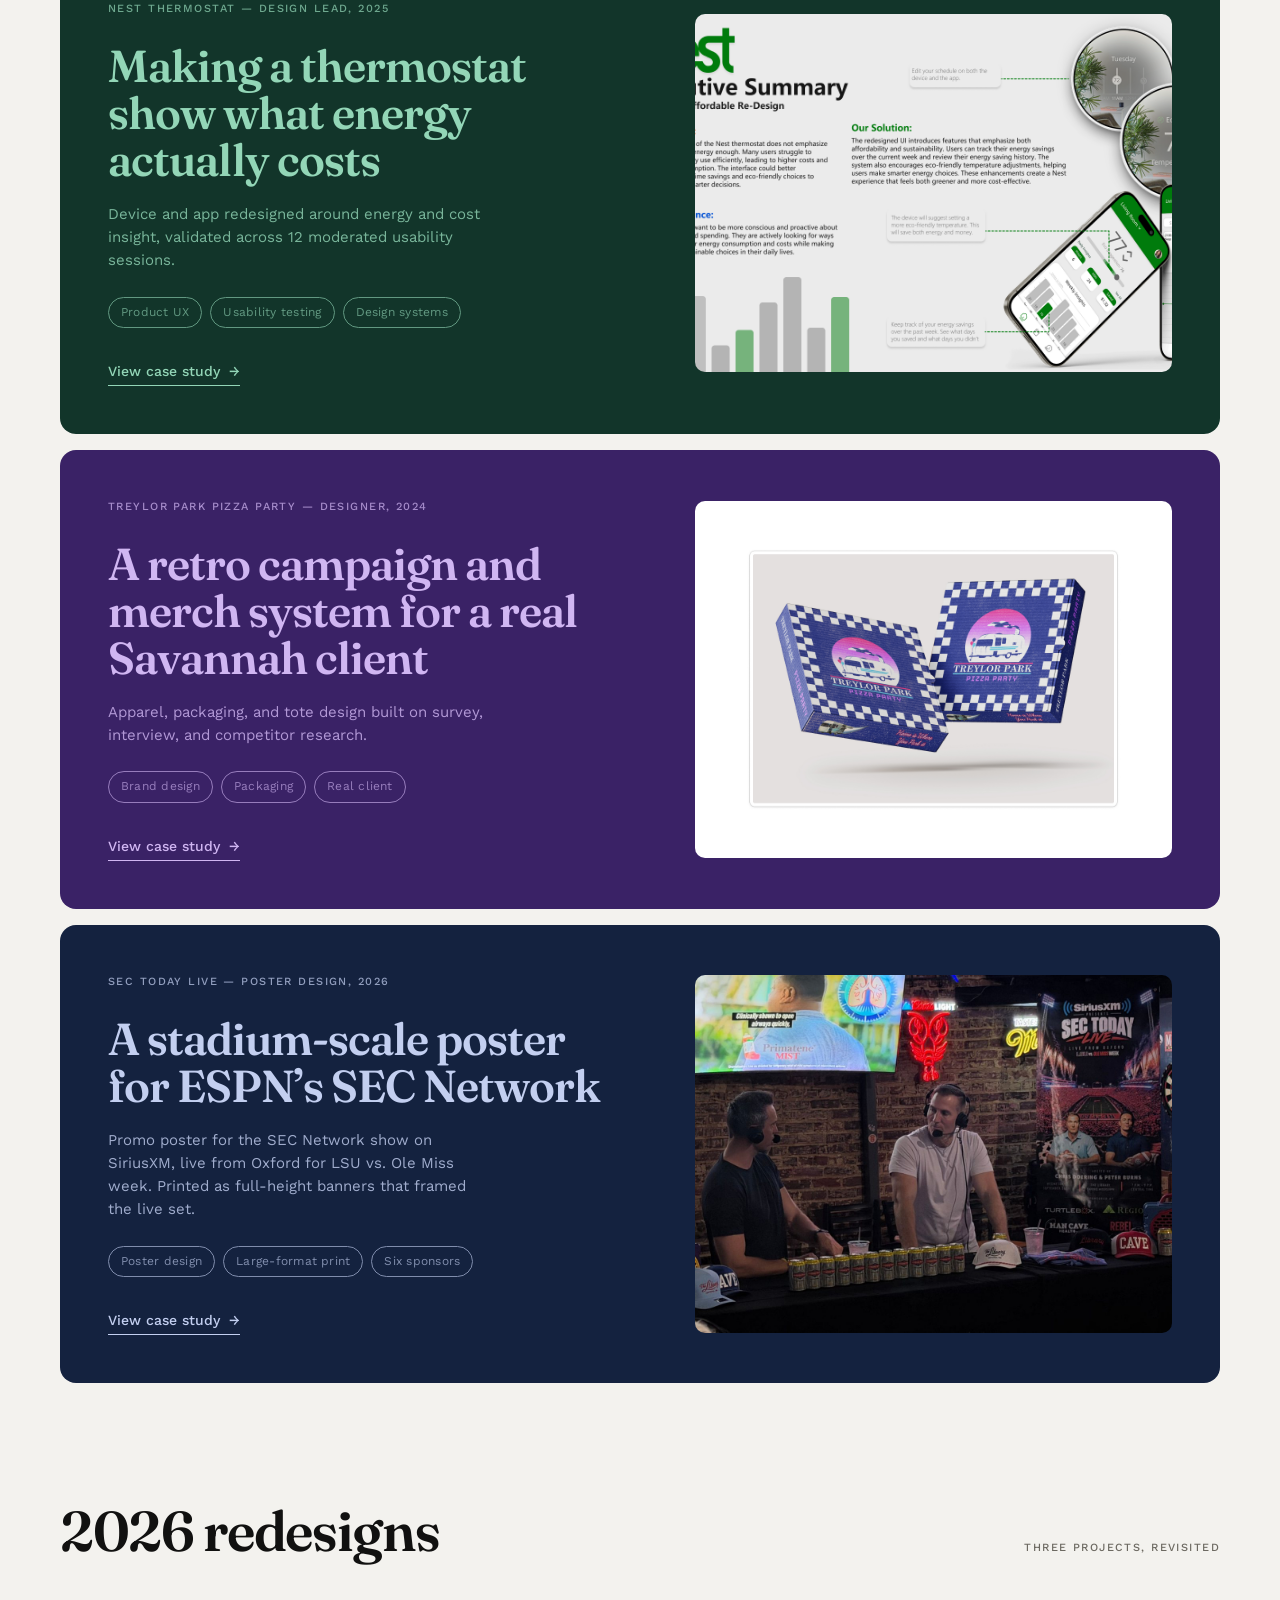
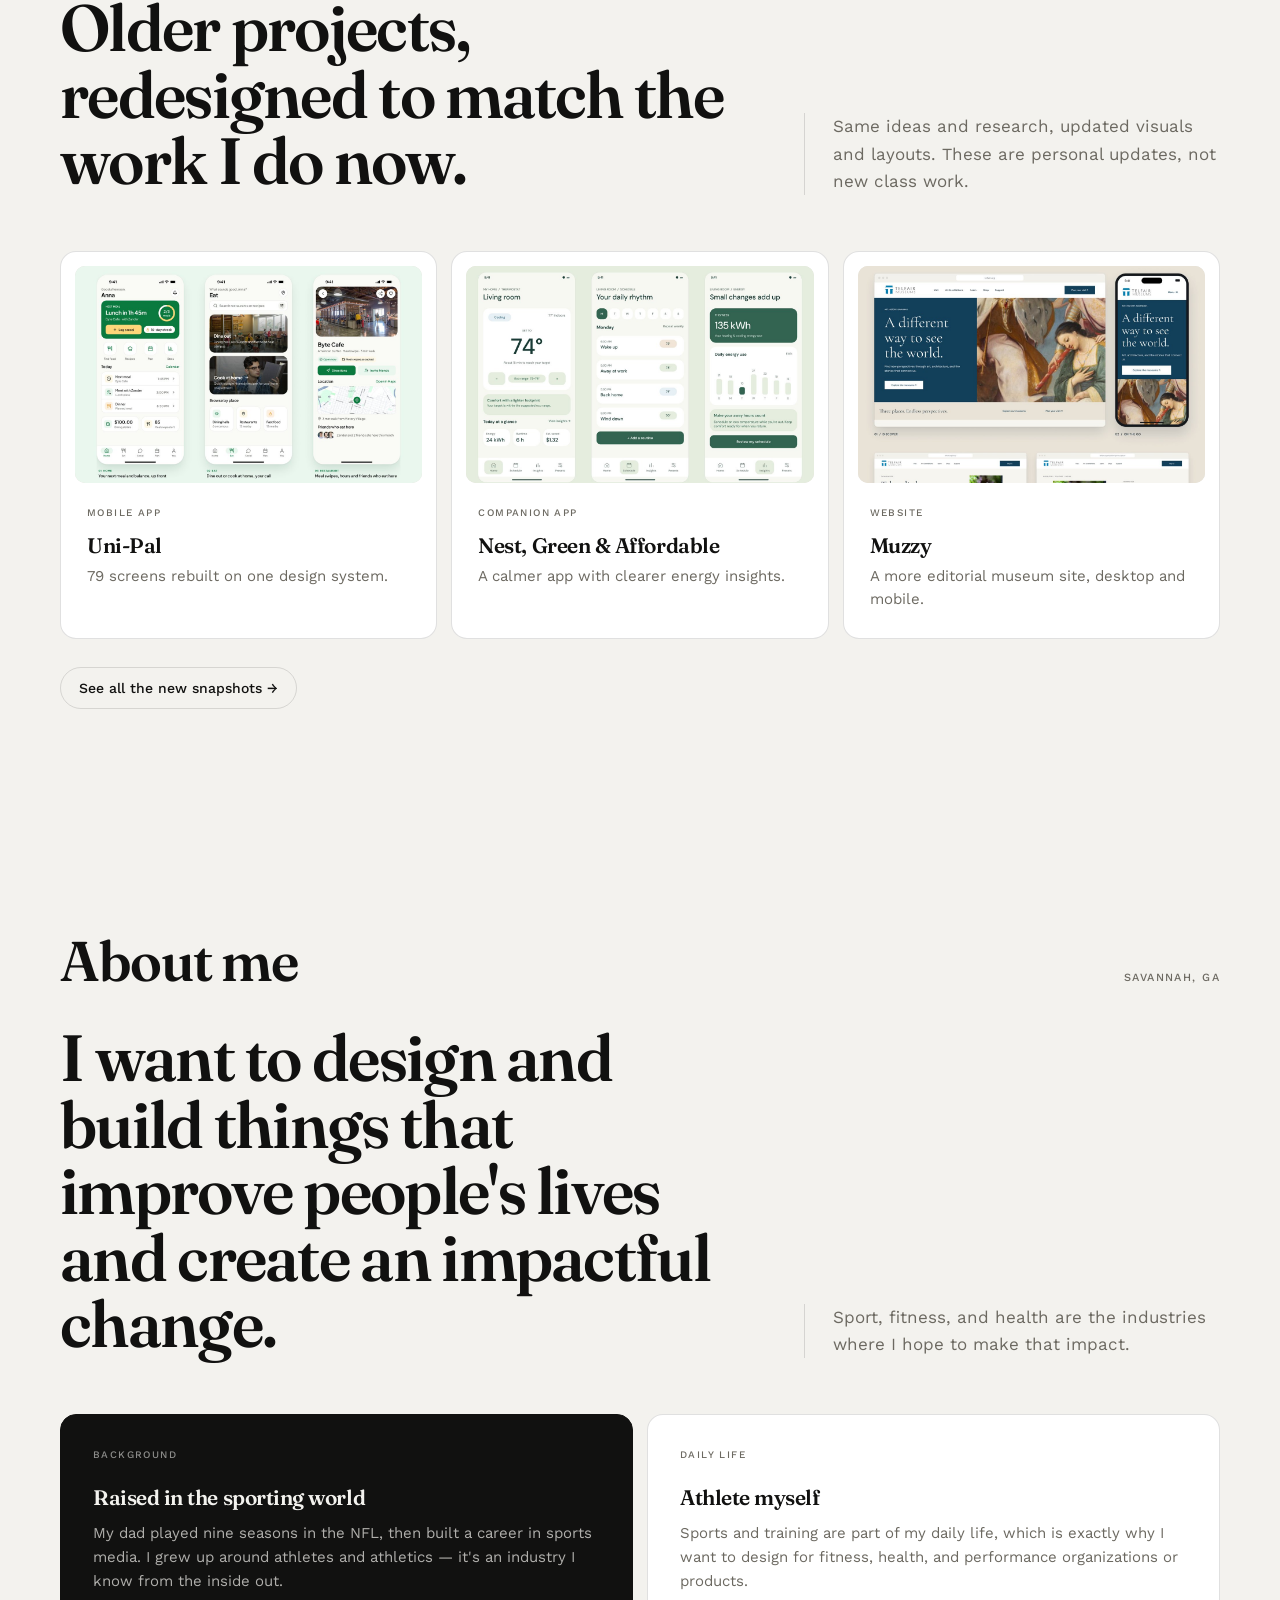
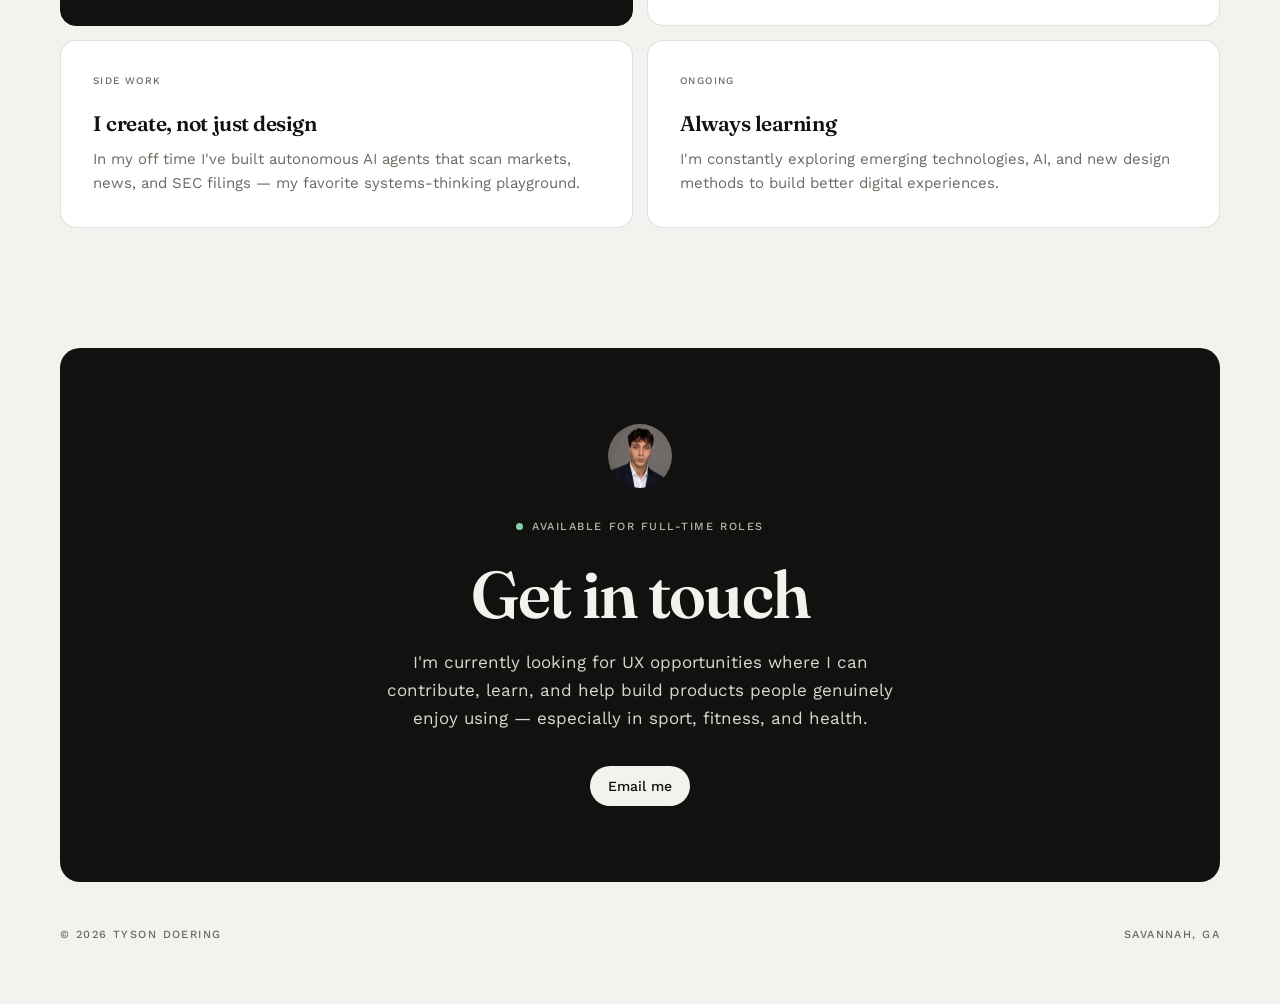
==== commit e64d731f: "Add 2026 redesigns section and page New /redesigns page with the Uni-Pal, Nest and Muzzy 2026 boards" ====
--- a/index.html
+++ b/index.html
@@ -82,6 +82,17 @@
 .shot{aspect-ratio:4/3;border-radius:10px;background:rgba(255,255,255,.08);overflow:hidden}
 .shot img{width:100%;height:100%;object-fit:cover}
 
+.redo{padding:16px 0 0}
+.redo-grid{margin-top:56px;display:grid;grid-template-columns:repeat(3,1fr);gap:14px}
+.redo-card{background:var(--card);border:1px solid var(--line);border-radius:16px;padding:14px 14px 26px;text-decoration:none;display:flex;flex-direction:column;transition:transform .45s var(--ease),border-color .3s ease}
+.redo-card:hover{transform:translateY(-4px);border-color:rgba(17,17,16,.28)}
+.redo-img{aspect-ratio:16/10;border-radius:10px;overflow:hidden;background:#E3E1DA;margin-bottom:22px}
+.redo-img img{width:100%;height:100%;object-fit:cover;object-position:top;transition:transform .6s var(--ease)}
+.redo-card:hover .redo-img img{transform:scale(1.03)}
+.redo-card .lab{font-family:'Work Sans',sans-serif;font-size:10px;font-weight:500;letter-spacing:.14em;text-transform:uppercase;color:var(--soft);margin:0 12px 12px}
+.redo-card h4{font-family:'Fraunces',serif;font-weight:600;font-size:21px;letter-spacing:-.022em;line-height:1.15;margin:0 12px 8px}
+.redo-card p{font-size:15px;color:var(--soft);line-height:1.55;margin:0 12px}
+.redo-all{display:inline-block;margin-top:28px}
 .dot{width:7px;height:7px;border-radius:50%;background:var(--uni);animation:pulse 2.4s ease-in-out infinite}
 @keyframes pulse{0%,100%{opacity:1}50%{opacity:.28}}
 .about{padding:120px 0 0}
@@ -125,6 +136,7 @@
   .panel{padding:30px 24px}
   .panel .grid{grid-template-columns:1fr;gap:26px}
   .bento{grid-template-columns:1fr}
+  .redo-grid{grid-template-columns:1fr}
   .cta-card{padding:52px 24px}
   .strip{gap:18px;flex-direction:column}
 }
@@ -144,6 +156,7 @@
     <a class='name' href='/'>Tyson Doering</a>
     <span class="links">
       <a href="#work" class="hide-m">Work</a>
+      <a href="#redesigns" class="hide-m">Redesigns</a>
       <a href="#about" class="hide-m">About</a>
       <a class="btn" href="mailto:tdoe28711@gmail.com">Email me</a>
     </span>
@@ -251,6 +264,40 @@
 
 </div>
 
+<section class="redo" id="redesigns">
+  <div class="sec-head rev" style="padding-bottom:0">
+    <h2>2026 redesigns</h2>
+    <span class="mono">Three projects, revisited</span>
+  </div>
+  <div class="lead rev">
+    <h3>Older projects, redesigned to match the work I do now.</h3>
+    <div class="aside">
+      <p>Same ideas and research, updated visuals and layouts. These are personal updates, not new class work.</p>
+    </div>
+  </div>
+  <div class="redo-grid rev">
+    <a class="redo-card" href="/redesigns#unipal">
+      <div class="redo-img"><img src="images/redesigns/unipal-2026-thumb.jpg" alt="Uni-Pal 2026 redesign screens" loading="lazy" width="1200" height="750"></div>
+      <span class="lab">Mobile app</span>
+      <h4>Uni-Pal</h4>
+      <p>79 screens rebuilt on one design system.</p>
+    </a>
+    <a class="redo-card" href="/redesigns#nest">
+      <div class="redo-img"><img src="images/redesigns/nest-2026-thumb.jpg" alt="Nest companion app 2026 redesign screens" loading="lazy" width="1200" height="750"></div>
+      <span class="lab">Companion app</span>
+      <h4>Nest, Green &amp; Affordable</h4>
+      <p>A calmer app with clearer energy insights.</p>
+    </a>
+    <a class="redo-card" href="/redesigns#muzzy">
+      <div class="redo-img"><img src="images/redesigns/muzzy-2026-thumb.jpg" alt="Muzzy museum website 2026 redesign on desktop and mobile" loading="lazy" width="1200" height="750"></div>
+      <span class="lab">Website</span>
+      <h4>Muzzy</h4>
+      <p>A more editorial museum site, desktop and mobile.</p>
+    </a>
+  </div>
+  <a class="pill-l redo-all rev" href="/redesigns">See all the new snapshots &rarr;</a>
+</section>
+
 <section class="about" id="about">
   <div class="sec-head rev" style="padding-bottom:0">
     <h2>About me</h2>
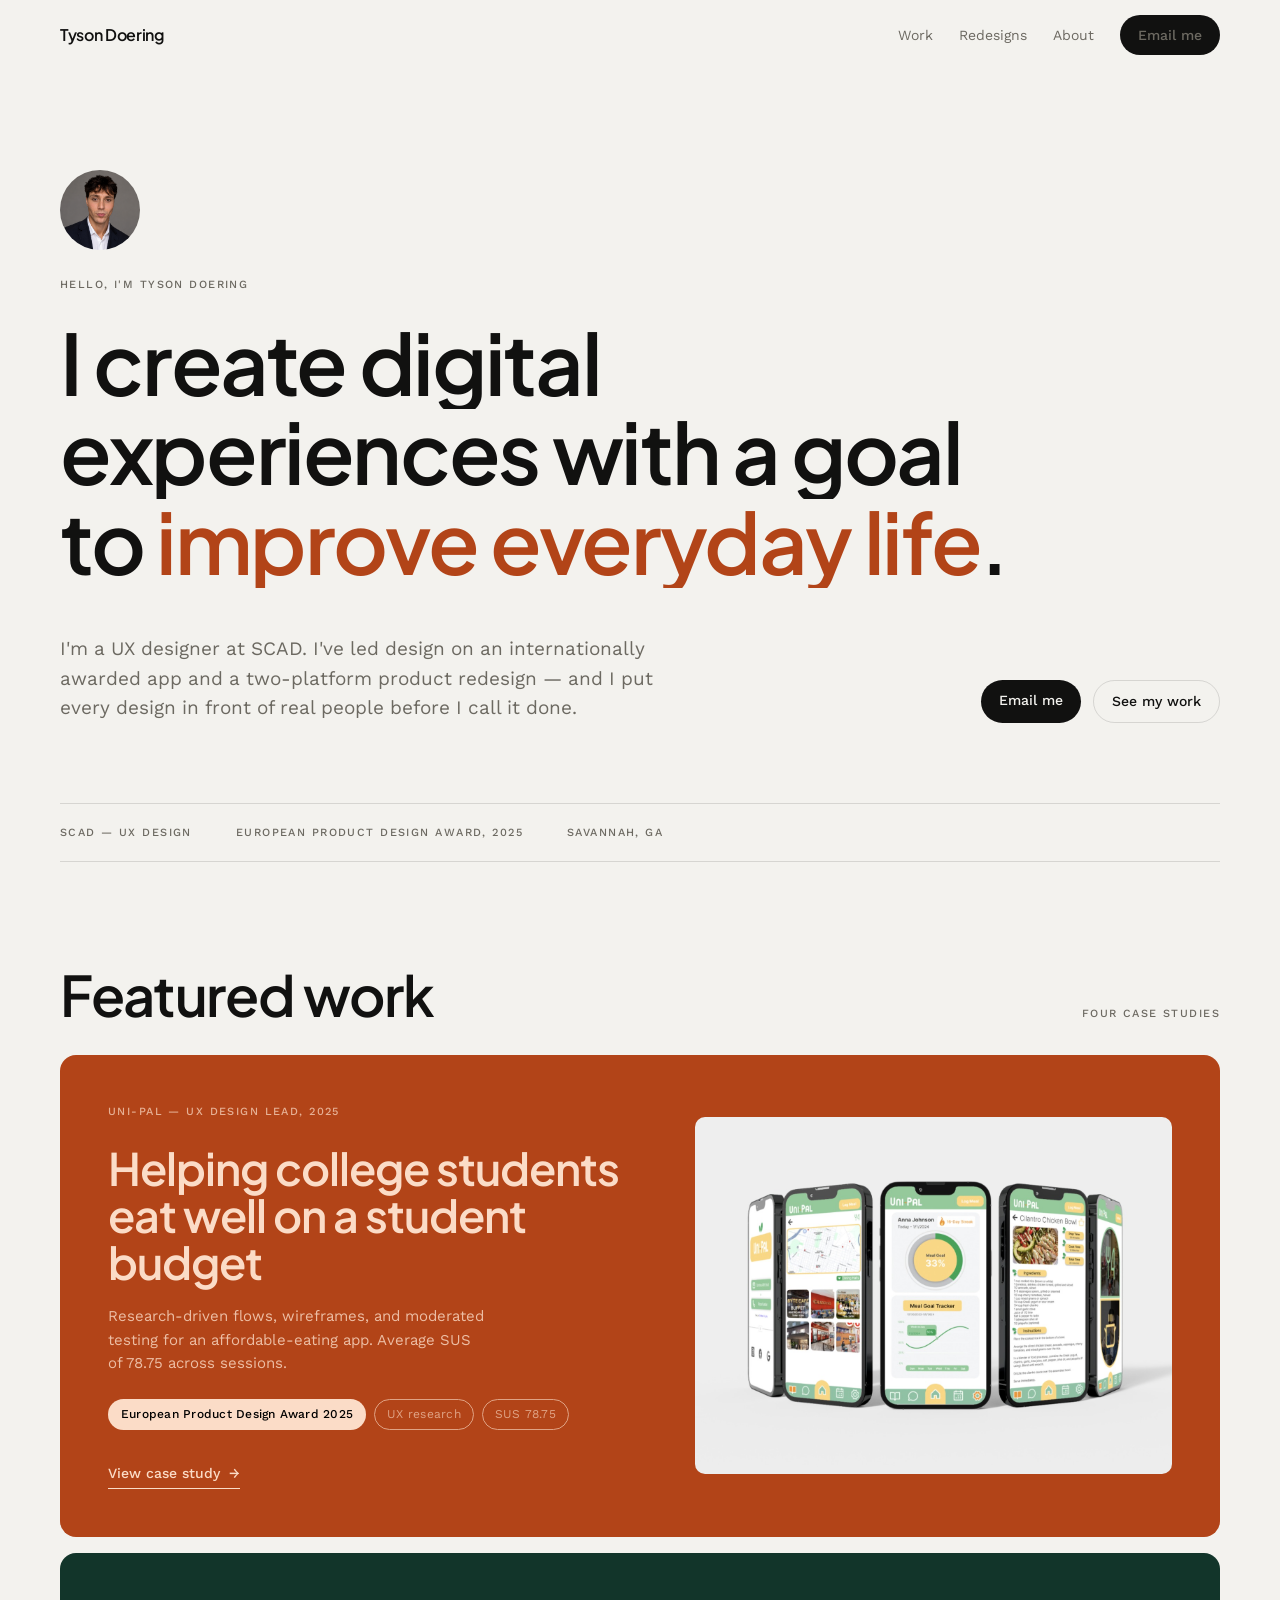
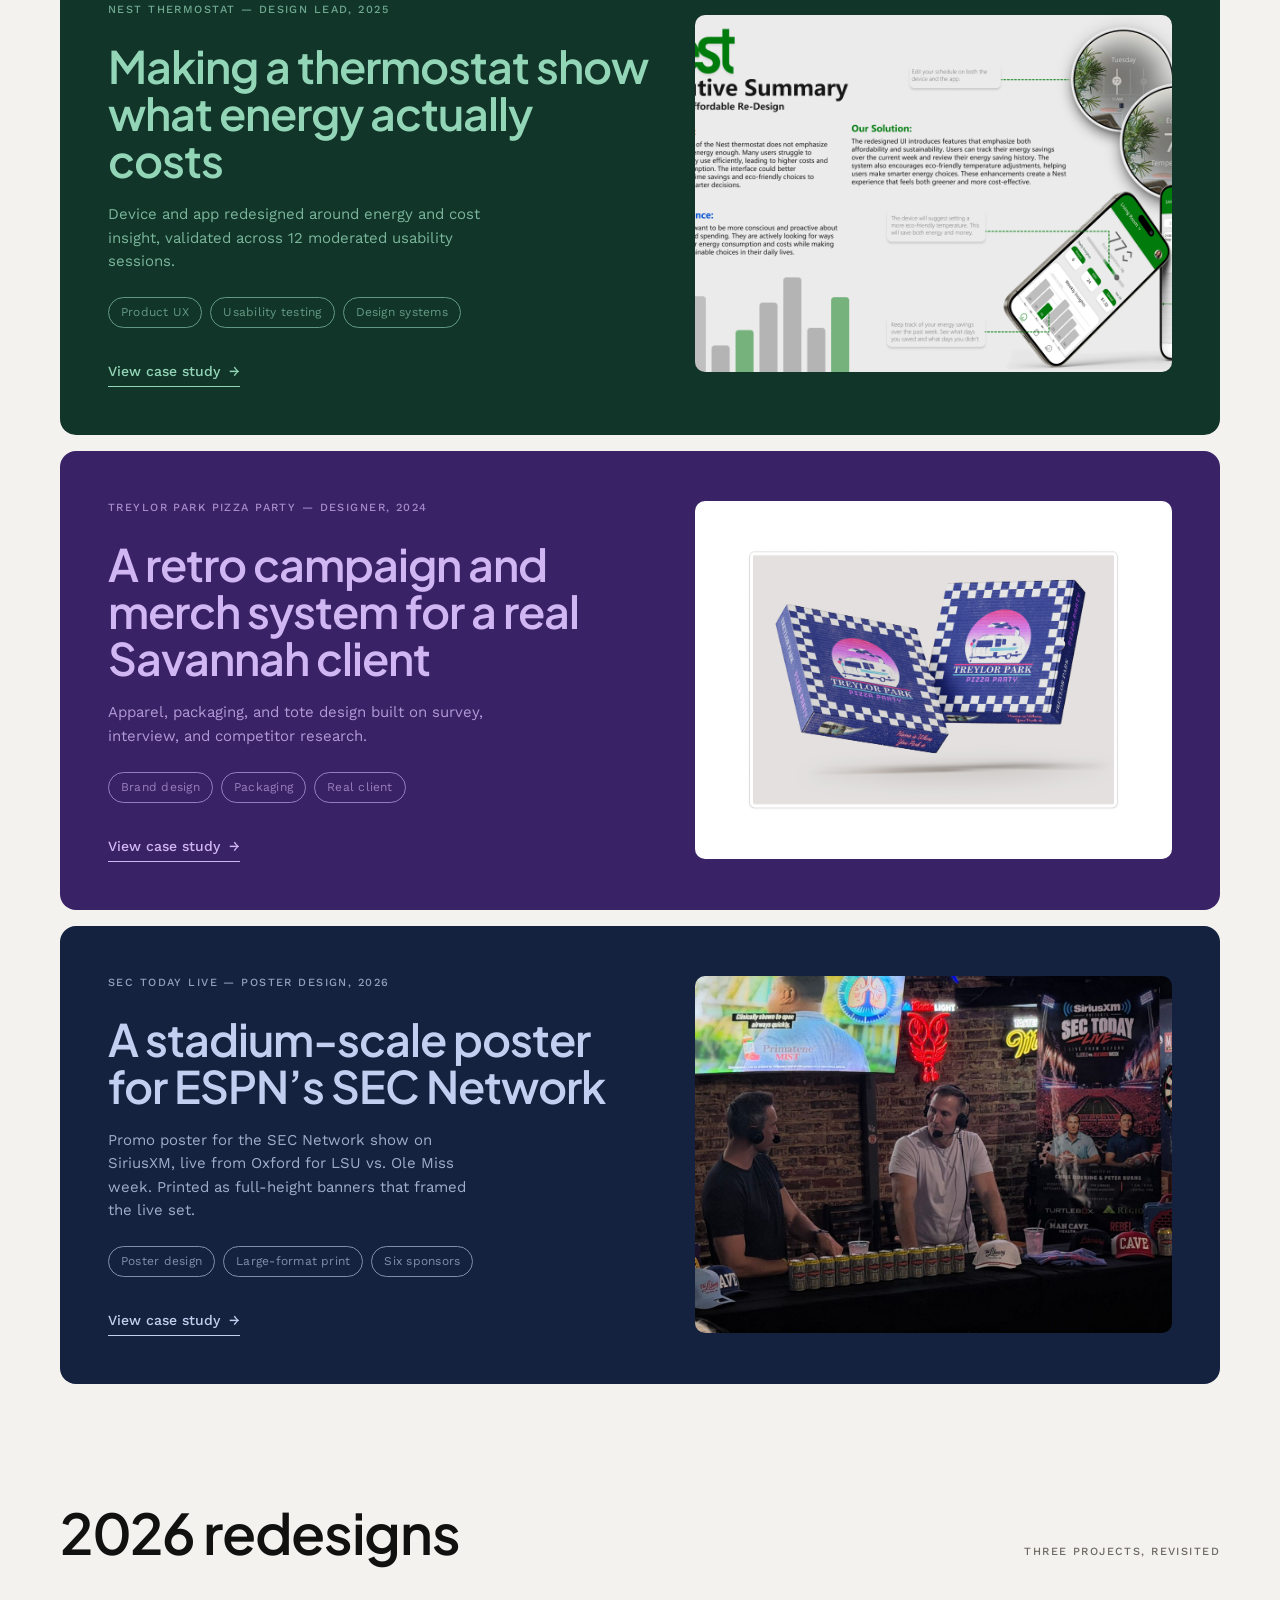
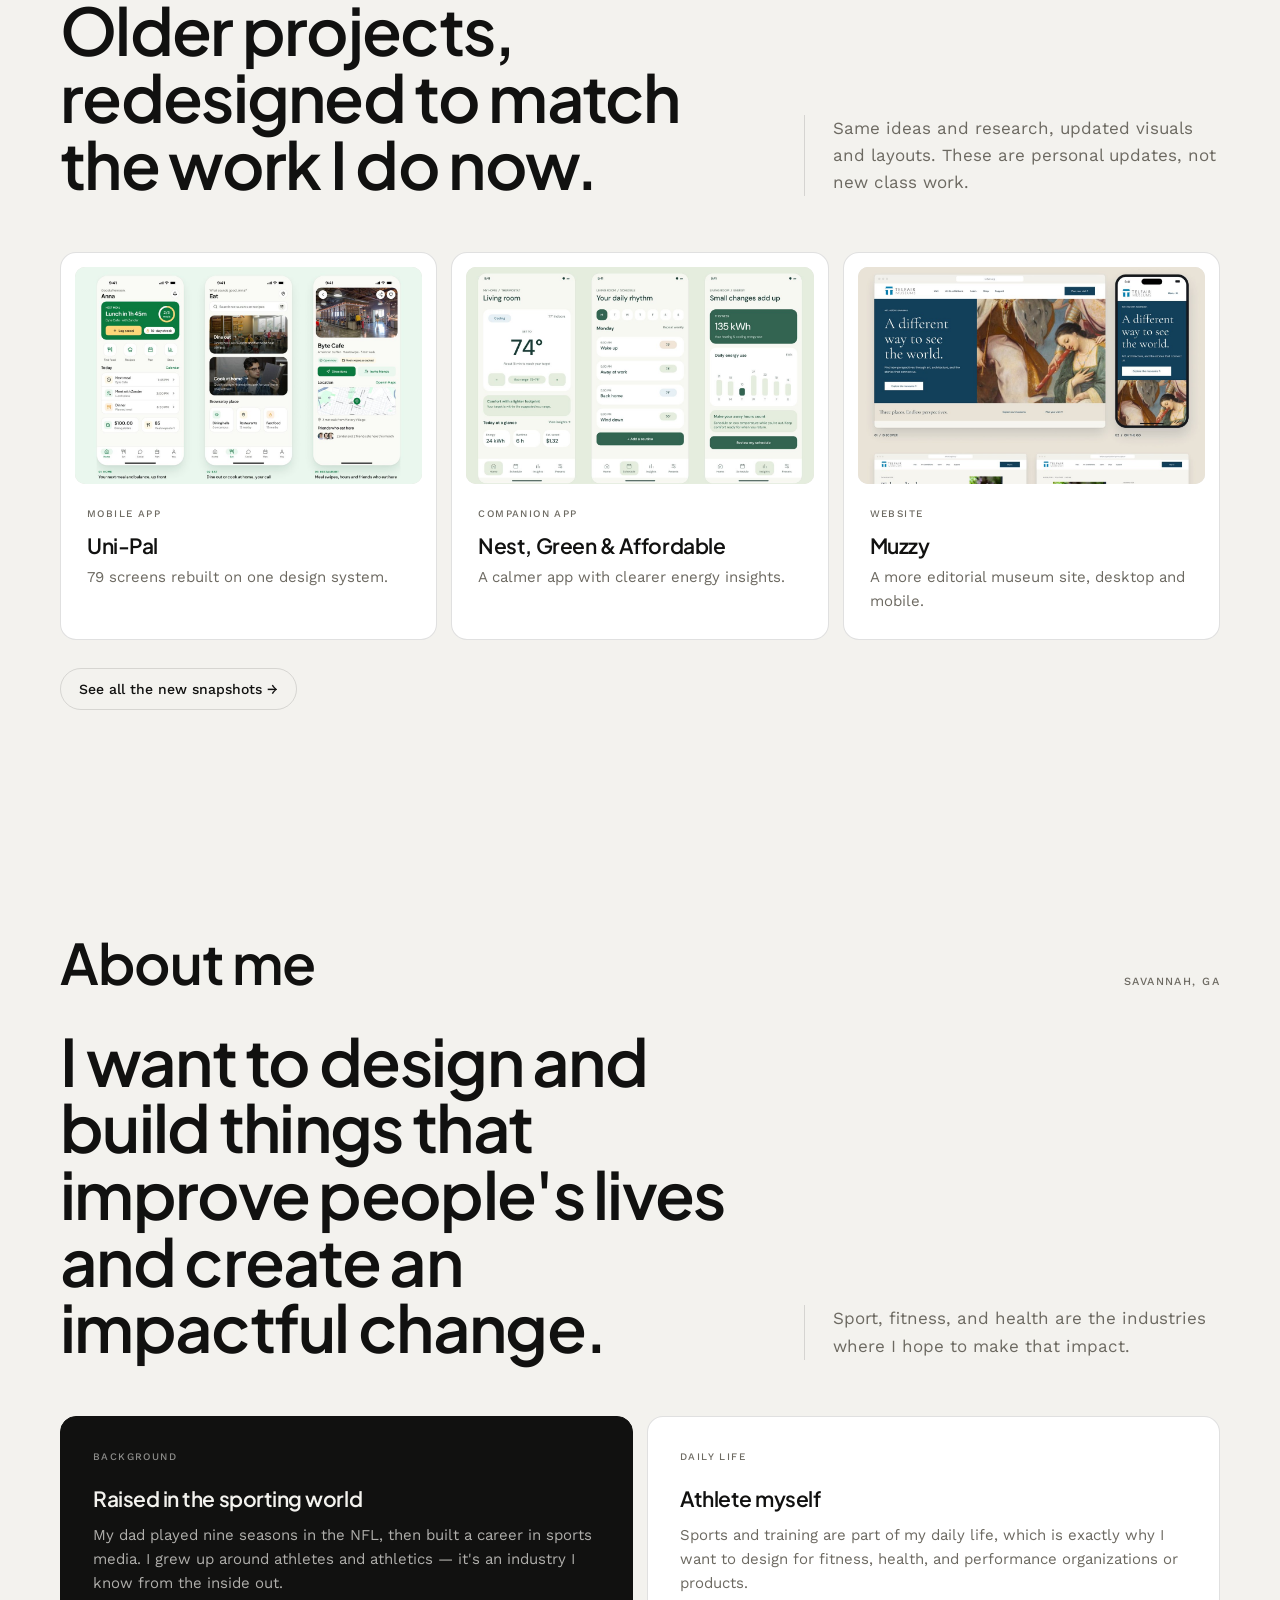
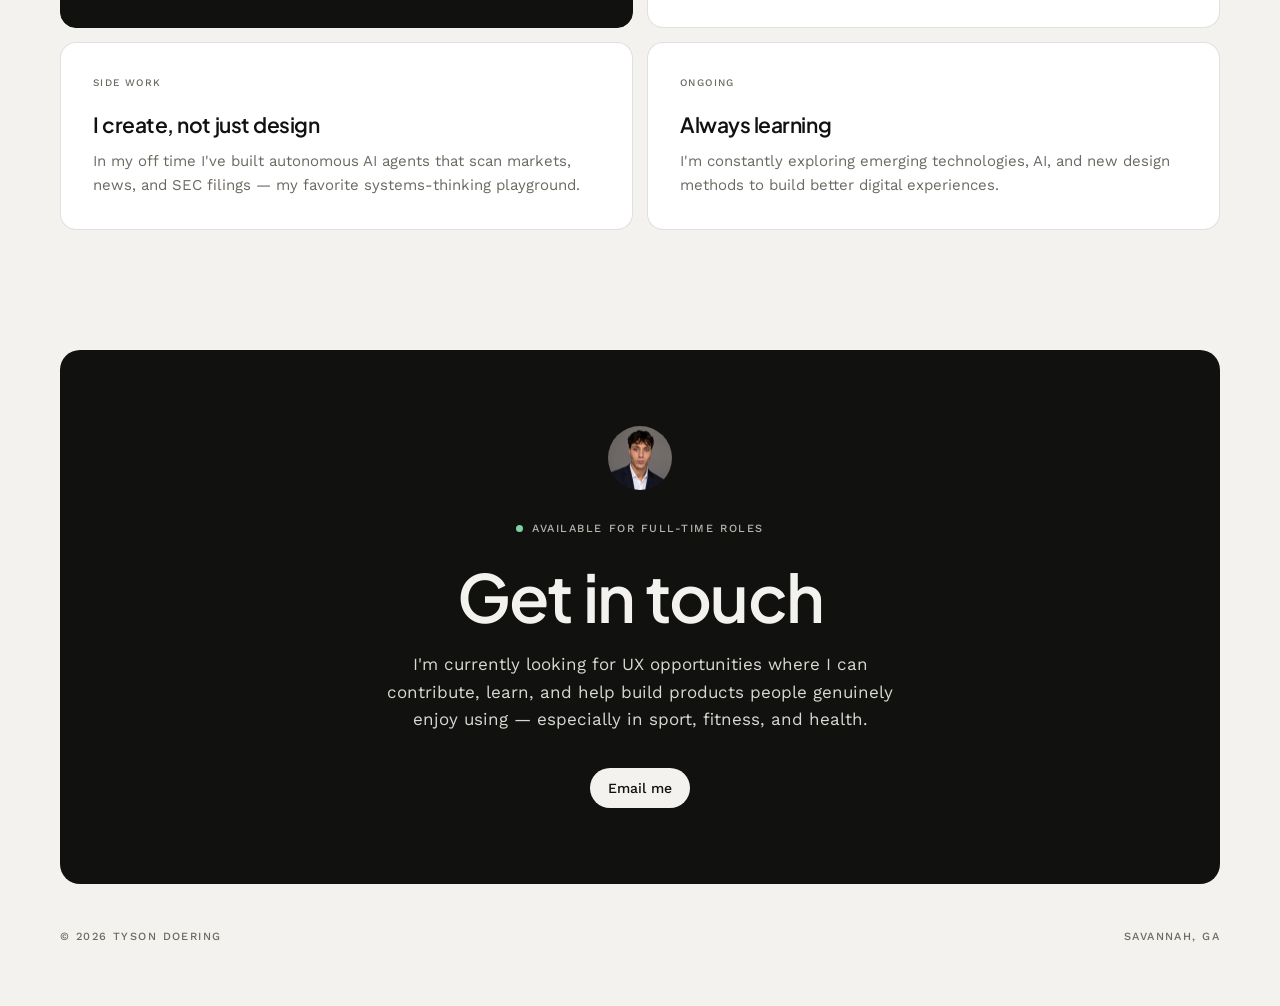
==== commit a061baa9: "Switch headings from Fraunces to Plus Jakarta Sans Co-Authored-By: Claude Opus 5.5 <noreply@anthropi" ====
--- a/index.html
+++ b/index.html
@@ -7,7 +7,7 @@
 <meta name="description" content="Tyson Doering is a UX designer at SCAD who leads design teams and validates the work with real usability testing.">
 <link rel="preconnect" href="https://fonts.googleapis.com">
 <link rel="preconnect" href="https://fonts.gstatic.com" crossorigin>
-<link href="https://fonts.googleapis.com/css2?family=Fraunces:opsz,wght@9..144,400;9..144,500;9..144,600;9..144,700&family=Work+Sans:wght@400;500;600;700&display=swap" rel="stylesheet">
+<link href="https://fonts.googleapis.com/css2?family=Plus+Jakarta+Sans:wght@400;500;600;700;800&family=Work+Sans:wght@400;500;600;700&display=swap" rel="stylesheet">
 <style>
 :root{
   --bg:#F3F2EE;
@@ -33,7 +33,7 @@
 nav.hide{transform:translateY(-100%)}
 nav.stuck{border-color:var(--line)}
 .nav-in{max-width:1240px;margin:0 auto;padding:15px 40px;display:flex;justify-content:space-between;align-items:center}
-.nav-in .name{font-family:'Fraunces',serif;font-weight:600;letter-spacing:-.02em;font-size:16px;text-decoration:none}
+.nav-in .name{font-family:'Plus Jakarta Sans',system-ui,sans-serif;font-weight:600;letter-spacing:-.02em;font-size:16px;text-decoration:none}
 .nav-in .links{display:flex;align-items:center;gap:26px}
 .nav-in .links a{text-decoration:none;font-size:14px;color:var(--soft)}
 .nav-in .links a:hover{color:var(--ink)}
@@ -43,7 +43,7 @@
 .hero{padding:170px 0 0}
 .avatar{width:80px;height:80px;border-radius:50%;object-fit:cover;background:#E3E1DA;margin-bottom:26px}
 .hey{font-family:'Work Sans',sans-serif;font-size:11px;font-weight:500;letter-spacing:.13em;text-transform:uppercase;color:var(--soft);margin-bottom:26px}
-h1{font-family:'Fraunces',serif;font-weight:600;font-size:clamp(40px,6.6vw,94px);line-height:1;letter-spacing:-.028em;max-width:18ch}
+h1{font-family:'Plus Jakarta Sans',system-ui,sans-serif;font-weight:600;font-size:clamp(40px,6.6vw,94px);line-height:1;letter-spacing:-.028em;max-width:18ch}
 h1 .hl{color:var(--uni)}
 .ln{display:block;overflow:hidden;padding-bottom:.06em}
 .ln>span{display:block;transform:translateY(108%);transition:transform .9s var(--ease)}
@@ -59,7 +59,7 @@
 .strip span{font-family:'Work Sans',sans-serif;font-size:11px;font-weight:500;letter-spacing:.13em;text-transform:uppercase;color:var(--soft)}
 
 .sec-head{padding:104px 0 32px;display:flex;justify-content:space-between;align-items:baseline;gap:24px;flex-wrap:wrap}
-.sec-head h2{font-family:'Fraunces',serif;font-weight:600;font-size:clamp(30px,4.4vw,56px);letter-spacing:-.024em;line-height:1}
+.sec-head h2{font-family:'Plus Jakarta Sans',system-ui,sans-serif;font-weight:600;font-size:clamp(30px,4.4vw,56px);letter-spacing:-.024em;line-height:1}
 
 .panels{display:flex;flex-direction:column;gap:16px}
 .panel{display:block;text-decoration:none;border-radius:16px;overflow:hidden;padding:48px;transition:transform .5s var(--ease)}
@@ -70,7 +70,7 @@
 .p4{background:var(--sec);color:var(--sec-t)}
 .panel .grid{display:grid;grid-template-columns:1fr .88fr;gap:46px;align-items:center}
 .panel .tag{font-family:'Work Sans',sans-serif;font-size:11px;font-weight:500;letter-spacing:.13em;text-transform:uppercase;opacity:.72;margin-bottom:24px}
-.panel h3{font-family:'Fraunces',serif;font-weight:600;font-size:clamp(25px,3.5vw,46px);line-height:1.05;letter-spacing:-.022em;max-width:17ch}
+.panel h3{font-family:'Plus Jakarta Sans',system-ui,sans-serif;font-weight:600;font-size:clamp(25px,3.5vw,46px);line-height:1.05;letter-spacing:-.022em;max-width:17ch}
 .panel .meta{margin-top:20px;font-size:15px;opacity:.8;max-width:42ch;line-height:1.55}
 .chips{margin-top:24px;display:flex;flex-wrap:wrap;gap:8px}
 .chip{border:1px solid currentColor;opacity:.62;border-radius:999px;padding:5px 12px;font-size:12px;letter-spacing:.02em}
@@ -90,21 +90,21 @@
 .redo-img img{width:100%;height:100%;object-fit:cover;object-position:top;transition:transform .6s var(--ease)}
 .redo-card:hover .redo-img img{transform:scale(1.03)}
 .redo-card .lab{font-family:'Work Sans',sans-serif;font-size:10px;font-weight:500;letter-spacing:.14em;text-transform:uppercase;color:var(--soft);margin:0 12px 12px}
-.redo-card h4{font-family:'Fraunces',serif;font-weight:600;font-size:21px;letter-spacing:-.022em;line-height:1.15;margin:0 12px 8px}
+.redo-card h4{font-family:'Plus Jakarta Sans',system-ui,sans-serif;font-weight:600;font-size:21px;letter-spacing:-.022em;line-height:1.15;margin:0 12px 8px}
 .redo-card p{font-size:15px;color:var(--soft);line-height:1.55;margin:0 12px}
 .redo-all{display:inline-block;margin-top:28px}
 .dot{width:7px;height:7px;border-radius:50%;background:var(--uni);animation:pulse 2.4s ease-in-out infinite}
 @keyframes pulse{0%,100%{opacity:1}50%{opacity:.28}}
 .about{padding:120px 0 0}
 .lead{display:grid;grid-template-columns:1.55fr .95fr;gap:64px;align-items:end;margin-top:36px}
-.lead h3{font-family:'Fraunces',serif;font-weight:600;font-size:clamp(30px,5.1vw,66px);letter-spacing:-.026em;line-height:1.02;max-width:20ch}
+.lead h3{font-family:'Plus Jakarta Sans',system-ui,sans-serif;font-weight:600;font-size:clamp(30px,5.1vw,66px);letter-spacing:-.026em;line-height:1.02;max-width:20ch}
 .lead .aside{border-left:1px solid var(--line);padding-left:28px}
 .lead .aside p{font-size:17px;color:var(--soft);line-height:1.6}
 .bento{margin-top:56px;display:grid;grid-template-columns:repeat(2,1fr);gap:14px}
 .tile{background:var(--card);border:1px solid var(--line);border-radius:16px;padding:32px;display:flex;flex-direction:column;transition:transform .45s var(--ease),border-color .3s ease}
 .tile:hover{transform:translateY(-4px);border-color:rgba(17,17,16,.28)}
 .tile .lab{font-family:'Work Sans',sans-serif;font-size:10px;font-weight:500;letter-spacing:.14em;text-transform:uppercase;color:var(--soft);margin-bottom:22px}
-.tile h4{font-family:'Fraunces',serif;font-weight:600;font-size:21px;letter-spacing:-.022em;margin-bottom:12px;line-height:1.15}
+.tile h4{font-family:'Plus Jakarta Sans',system-ui,sans-serif;font-weight:600;font-size:21px;letter-spacing:-.022em;margin-bottom:12px;line-height:1.15}
 .tile p{font-size:15px;color:var(--soft);line-height:1.6}
 .tile.dark{background:var(--ink);border-color:var(--ink)}
 .tile.dark .lab{color:rgba(243,242,238,.55)}
@@ -115,7 +115,7 @@
 .cta-card .avail{display:inline-flex;align-items:center;gap:9px;font-family:'Work Sans',sans-serif;font-size:11px;font-weight:500;letter-spacing:.14em;text-transform:uppercase;color:#B8B5AC;margin-bottom:26px}
 .cta-card .avail .dot{background:#7FD1A6}
 .cta-card .avatar{margin:0 auto 24px;width:64px;height:64px}
-.cta-card h2{font-family:'Fraunces',serif;font-weight:600;font-size:clamp(34px,5.4vw,66px);letter-spacing:-.026em;line-height:1}
+.cta-card h2{font-family:'Plus Jakarta Sans',system-ui,sans-serif;font-weight:600;font-size:clamp(34px,5.4vw,66px);letter-spacing:-.026em;line-height:1}
 .cta-card p{margin:22px auto 34px;max-width:50ch;font-size:17px;line-height:1.62;color:#DAD8D1}
 .cta-card .btn{background:var(--bg);color:var(--ink)}
 
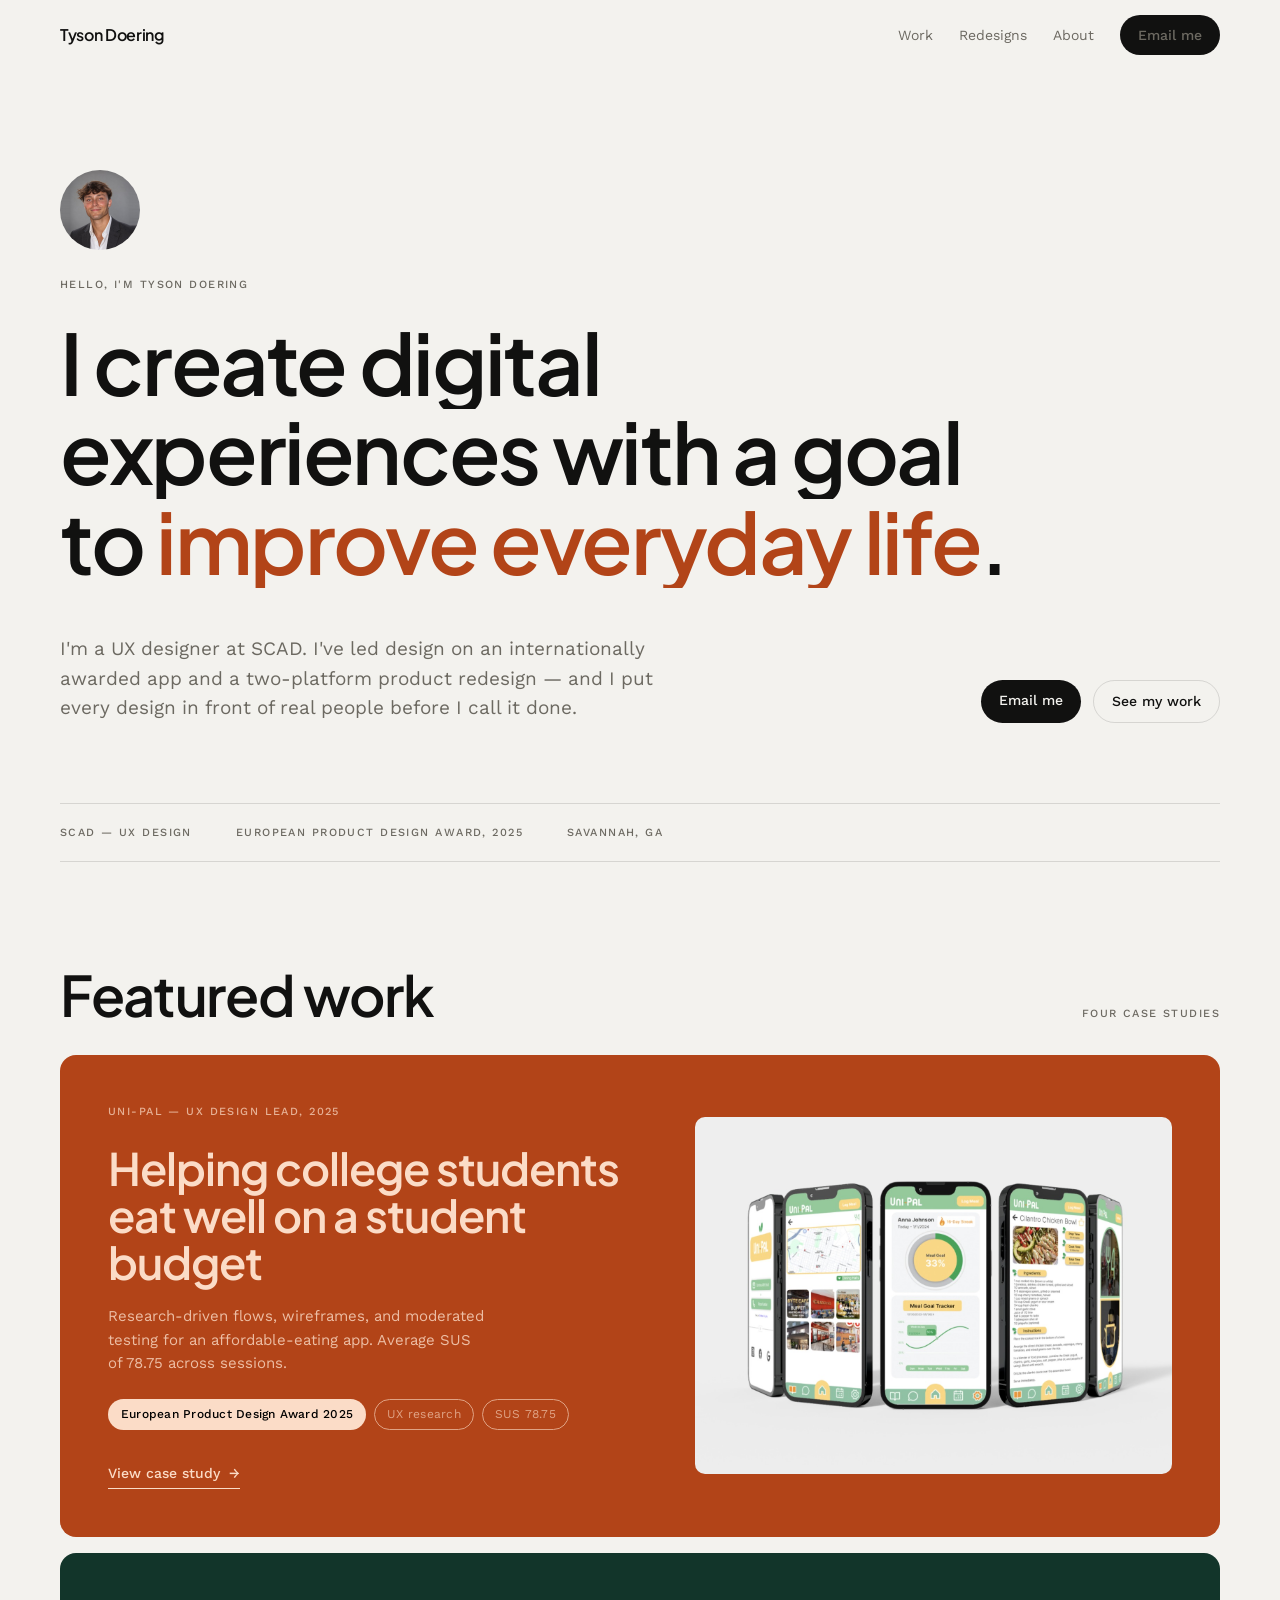
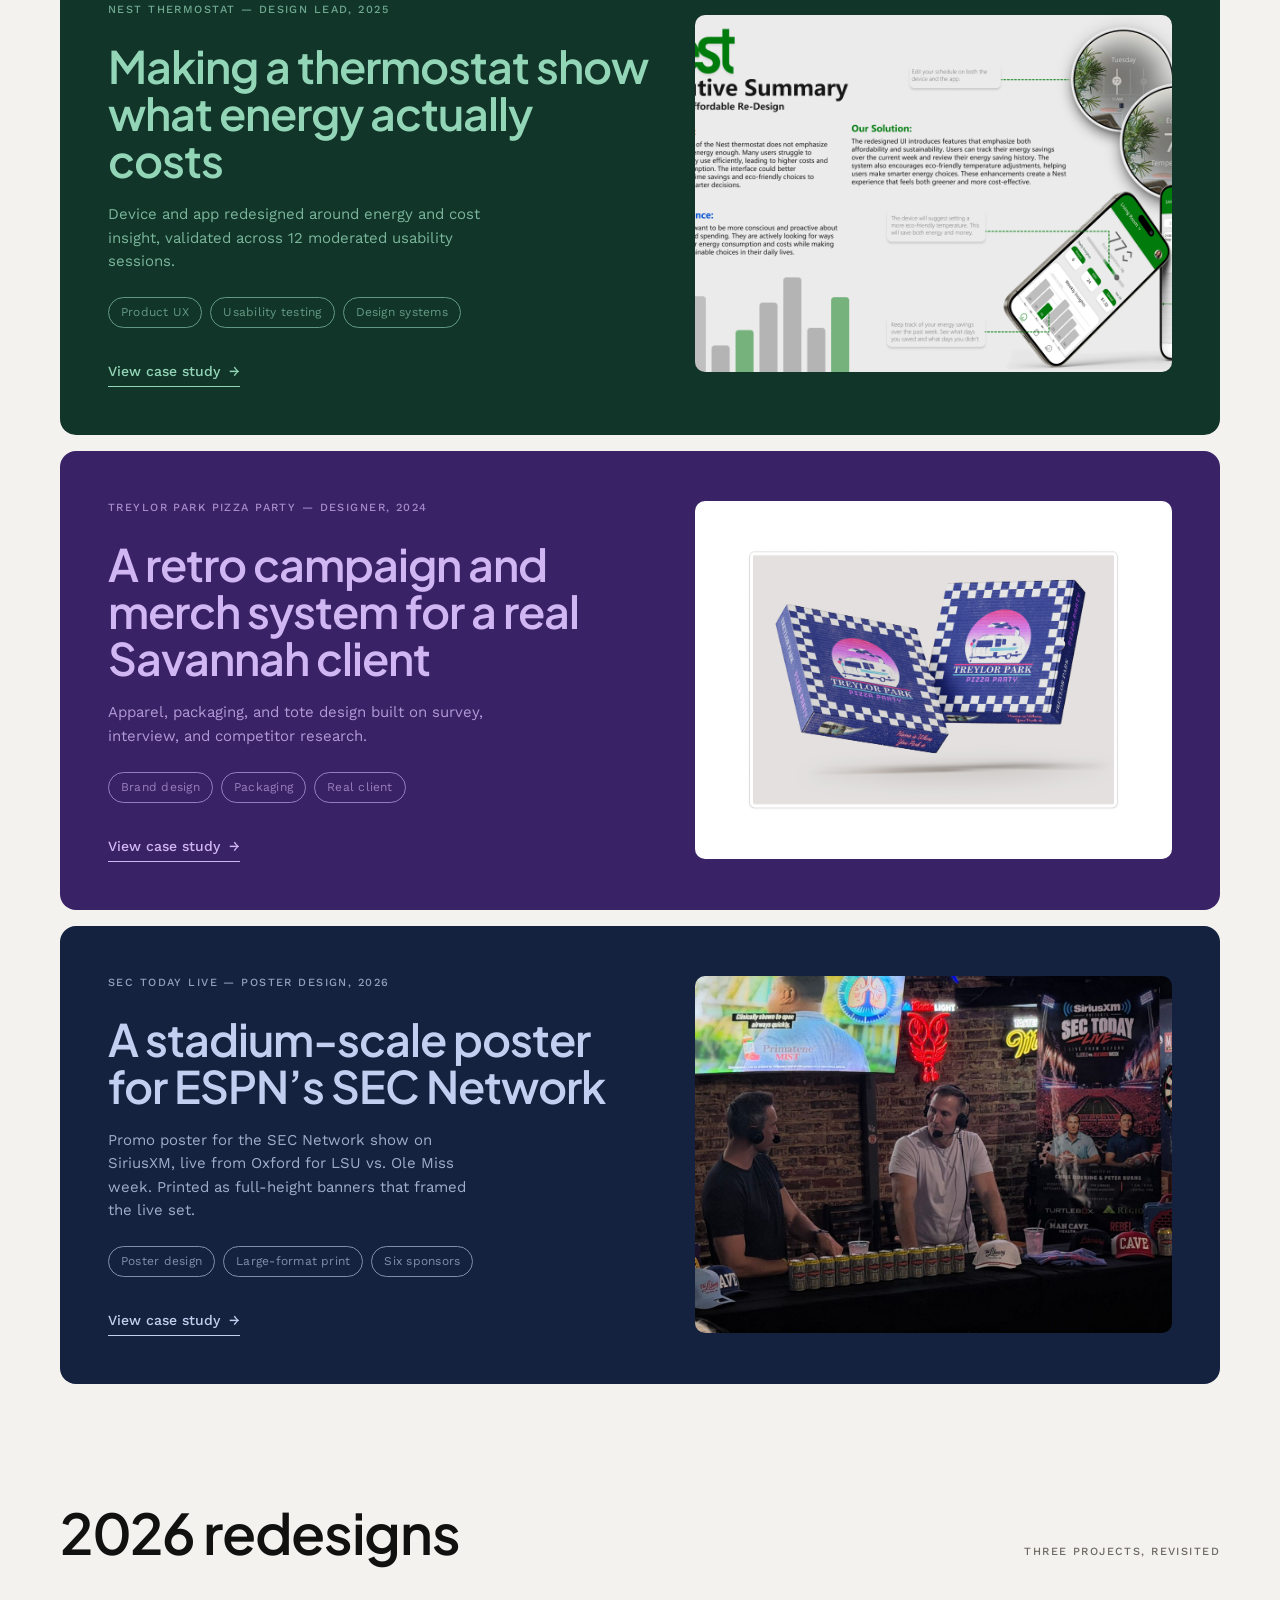
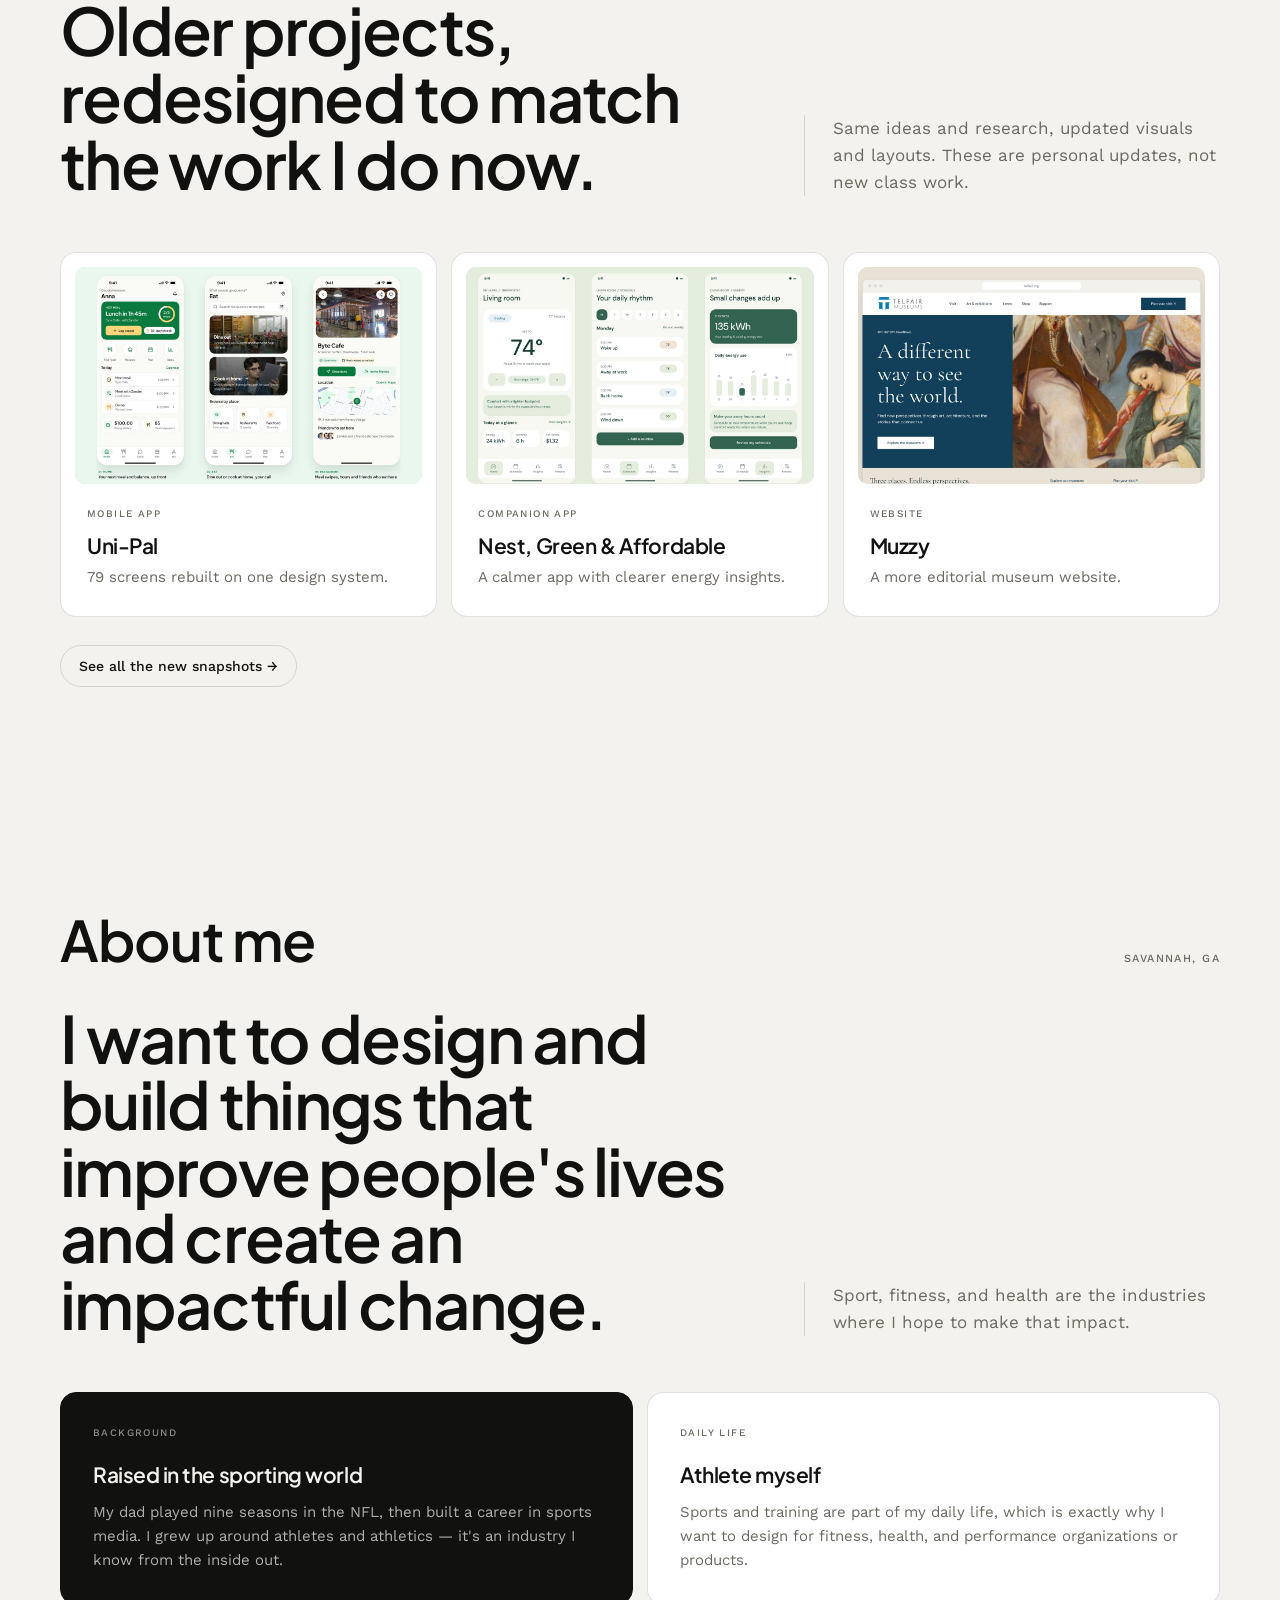
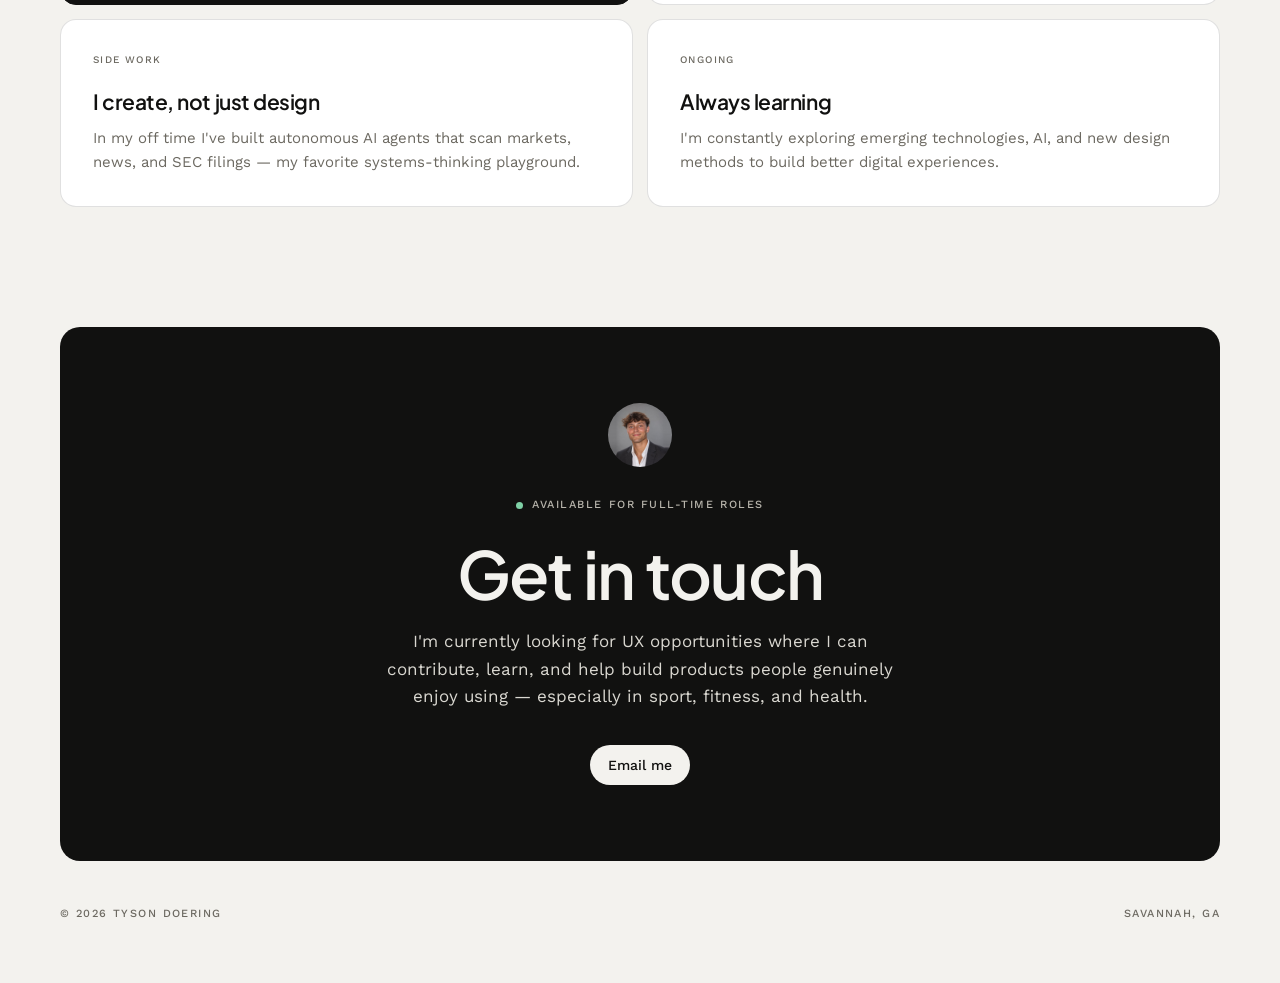
==== commit f647d3d1: "Show Muzzy as a web-only project Drop the phone mockup from the Muzzy board and thumbnail, and remov" ====
--- a/index.html
+++ b/index.html
@@ -289,10 +289,10 @@
       <p>A calmer app with clearer energy insights.</p>
     </a>
     <a class="redo-card" href="/redesigns#muzzy">
-      <div class="redo-img"><img src="images/redesigns/muzzy-2026-thumb.jpg" alt="Muzzy museum website 2026 redesign on desktop and mobile" loading="lazy" width="1200" height="750"></div>
+      <div class="redo-img"><img src="images/redesigns/muzzy-2026-thumb.jpg" alt="Muzzy museum website 2026 redesign in a browser" loading="lazy" width="1200" height="750"></div>
       <span class="lab">Website</span>
       <h4>Muzzy</h4>
-      <p>A more editorial museum site, desktop and mobile.</p>
+      <p>A more editorial museum website.</p>
     </a>
   </div>
   <a class="pill-l redo-all rev" href="/redesigns">See all the new snapshots &rarr;</a>
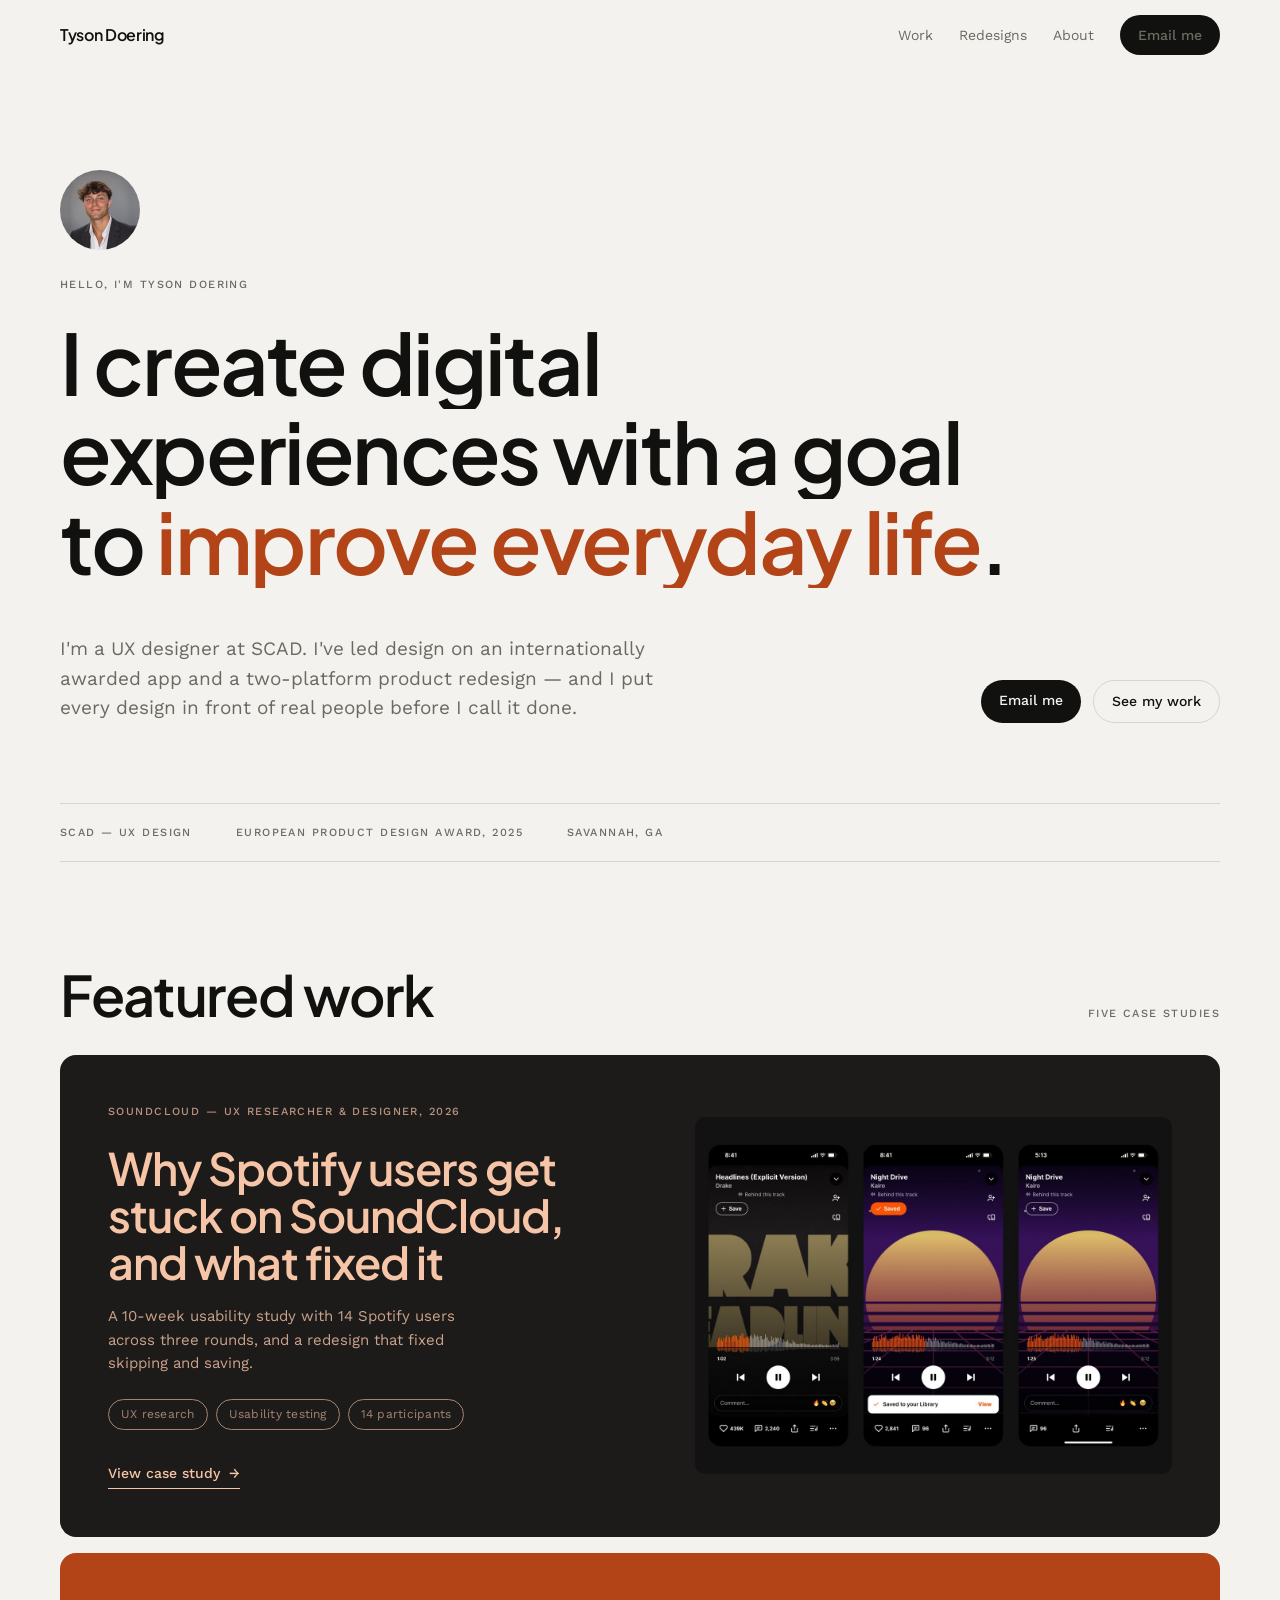
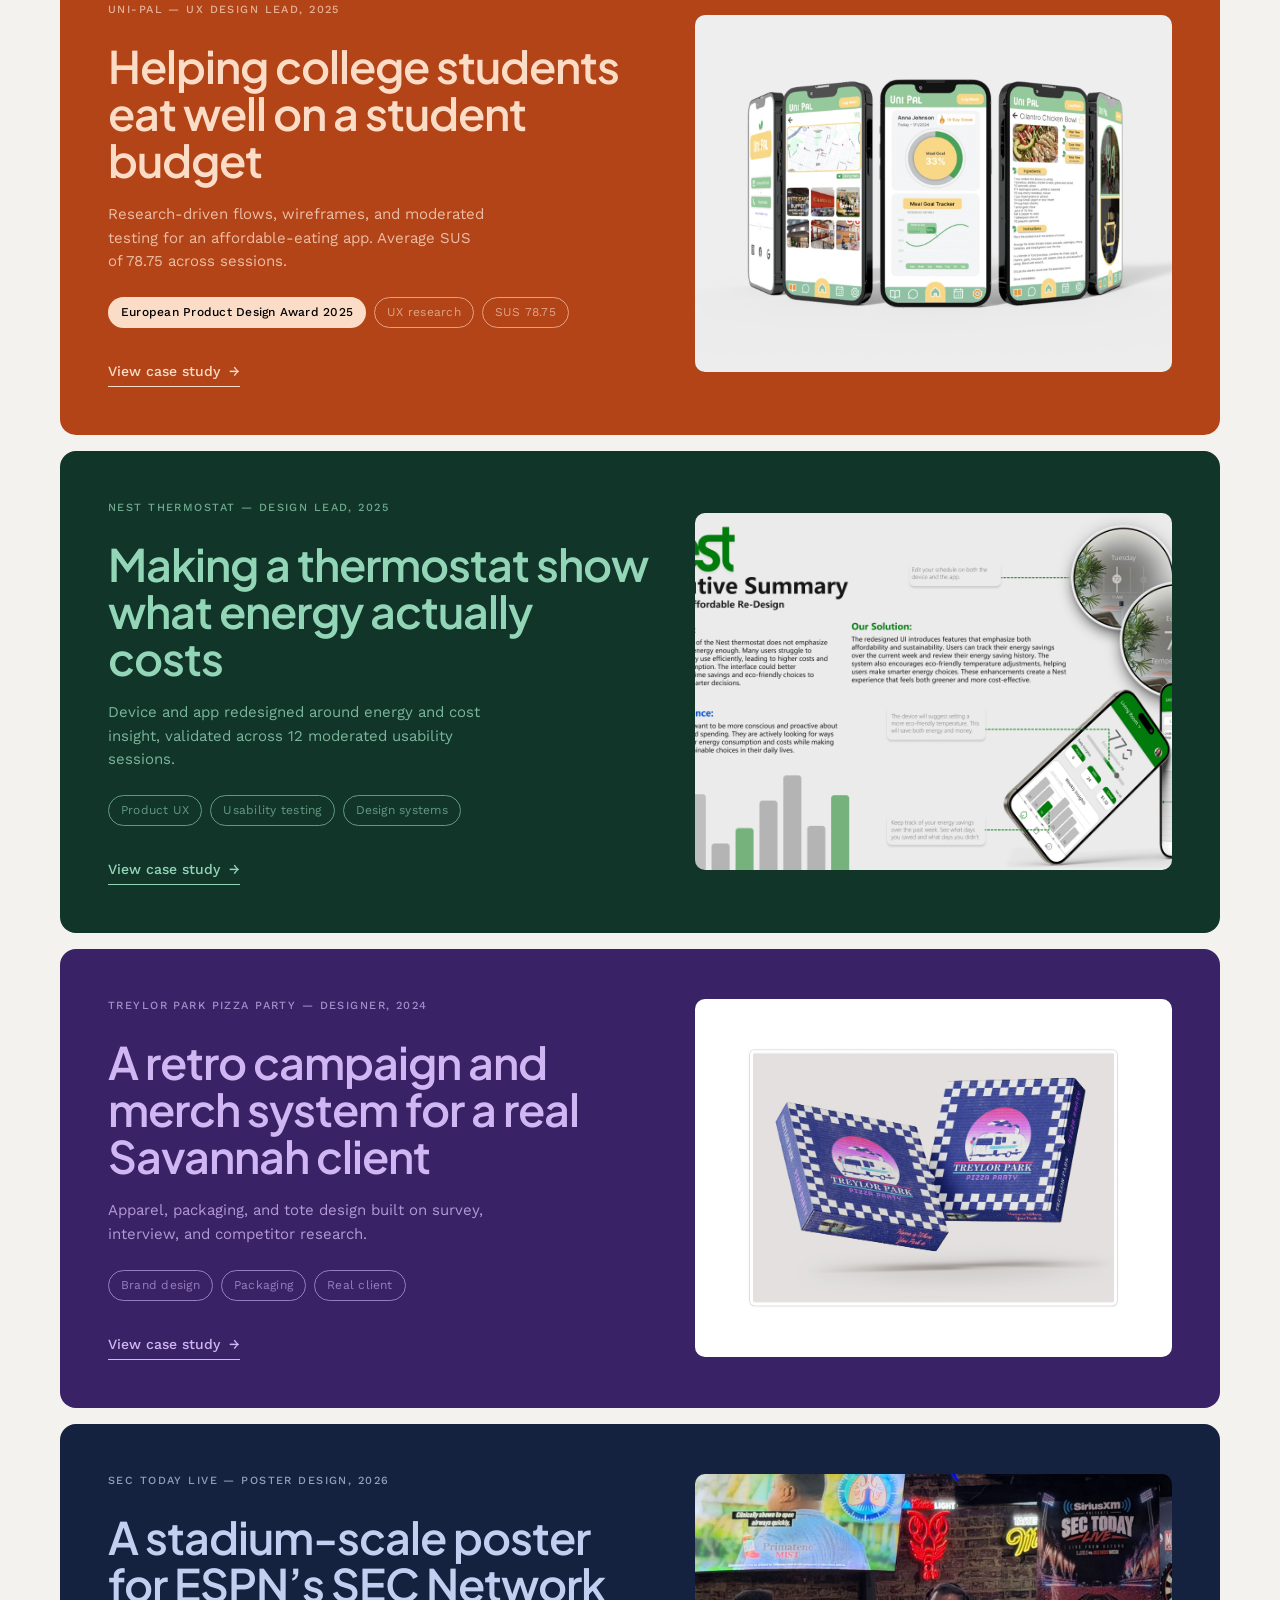
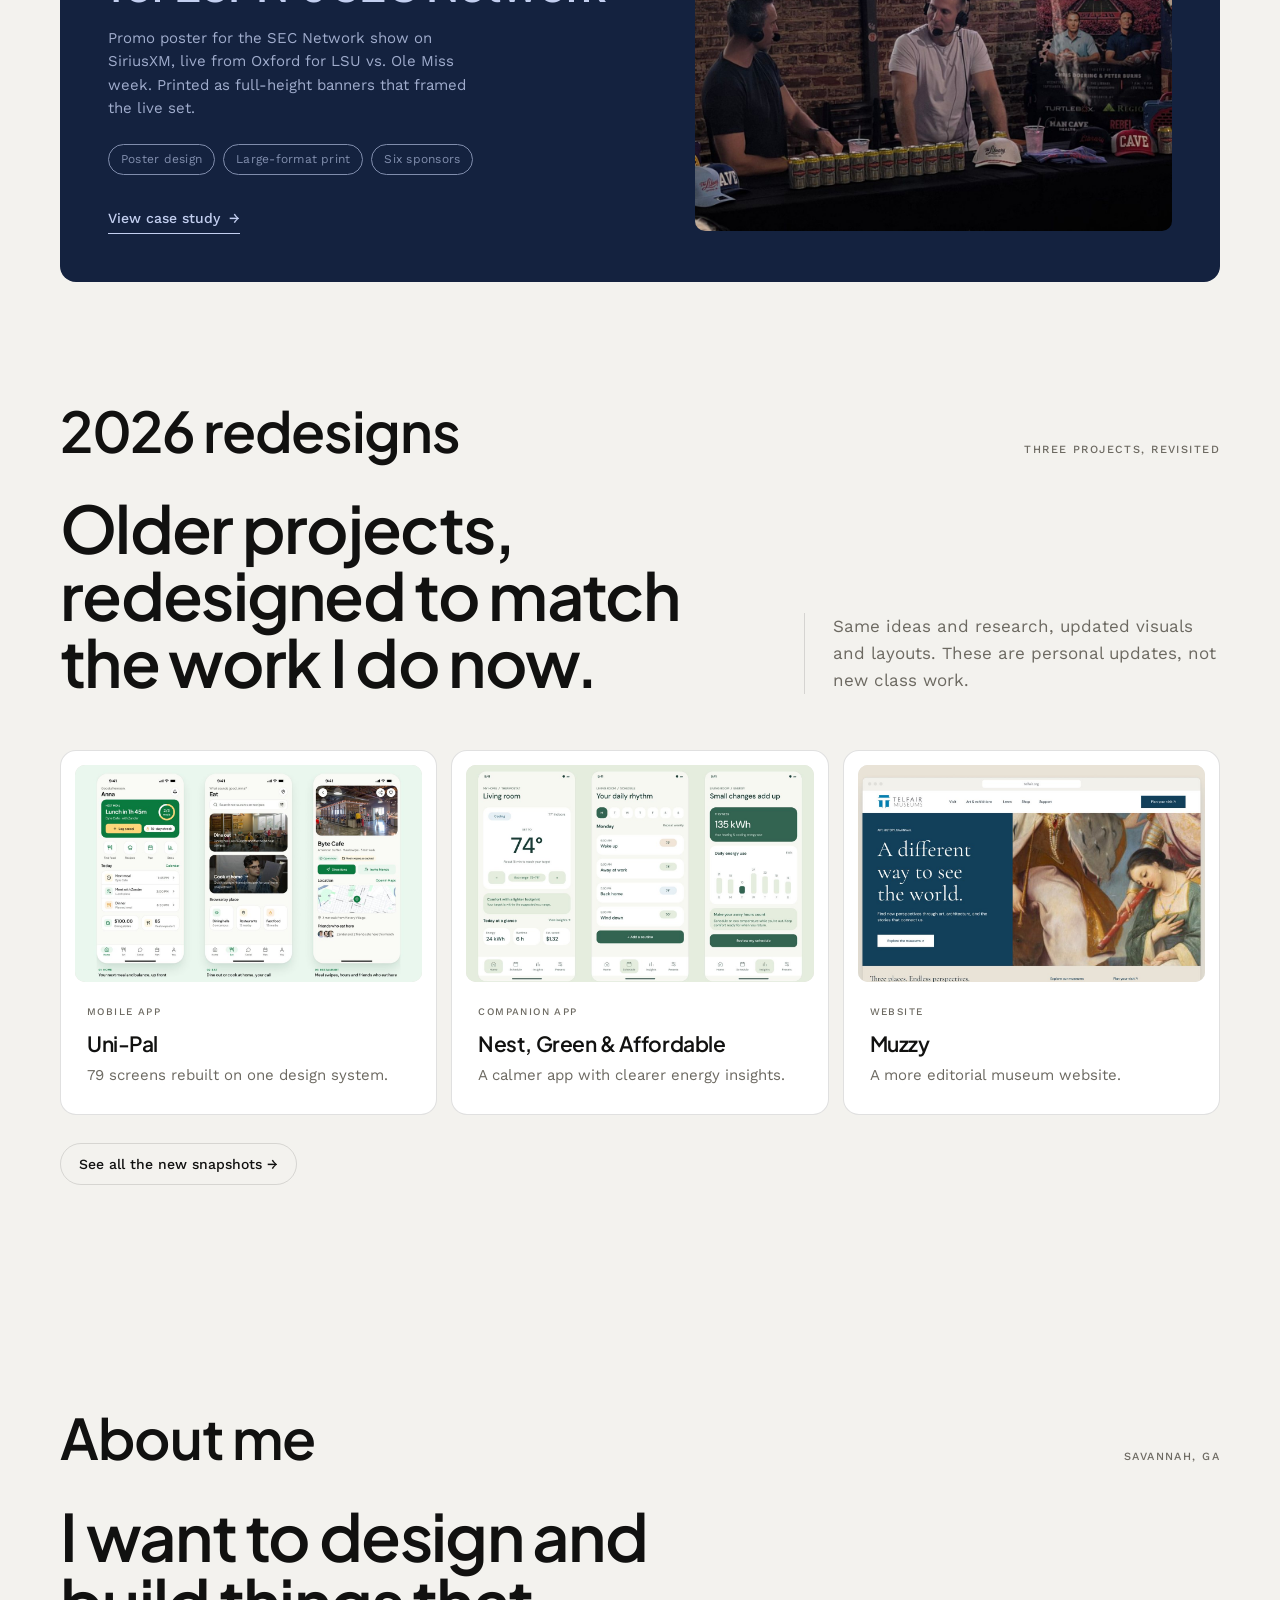
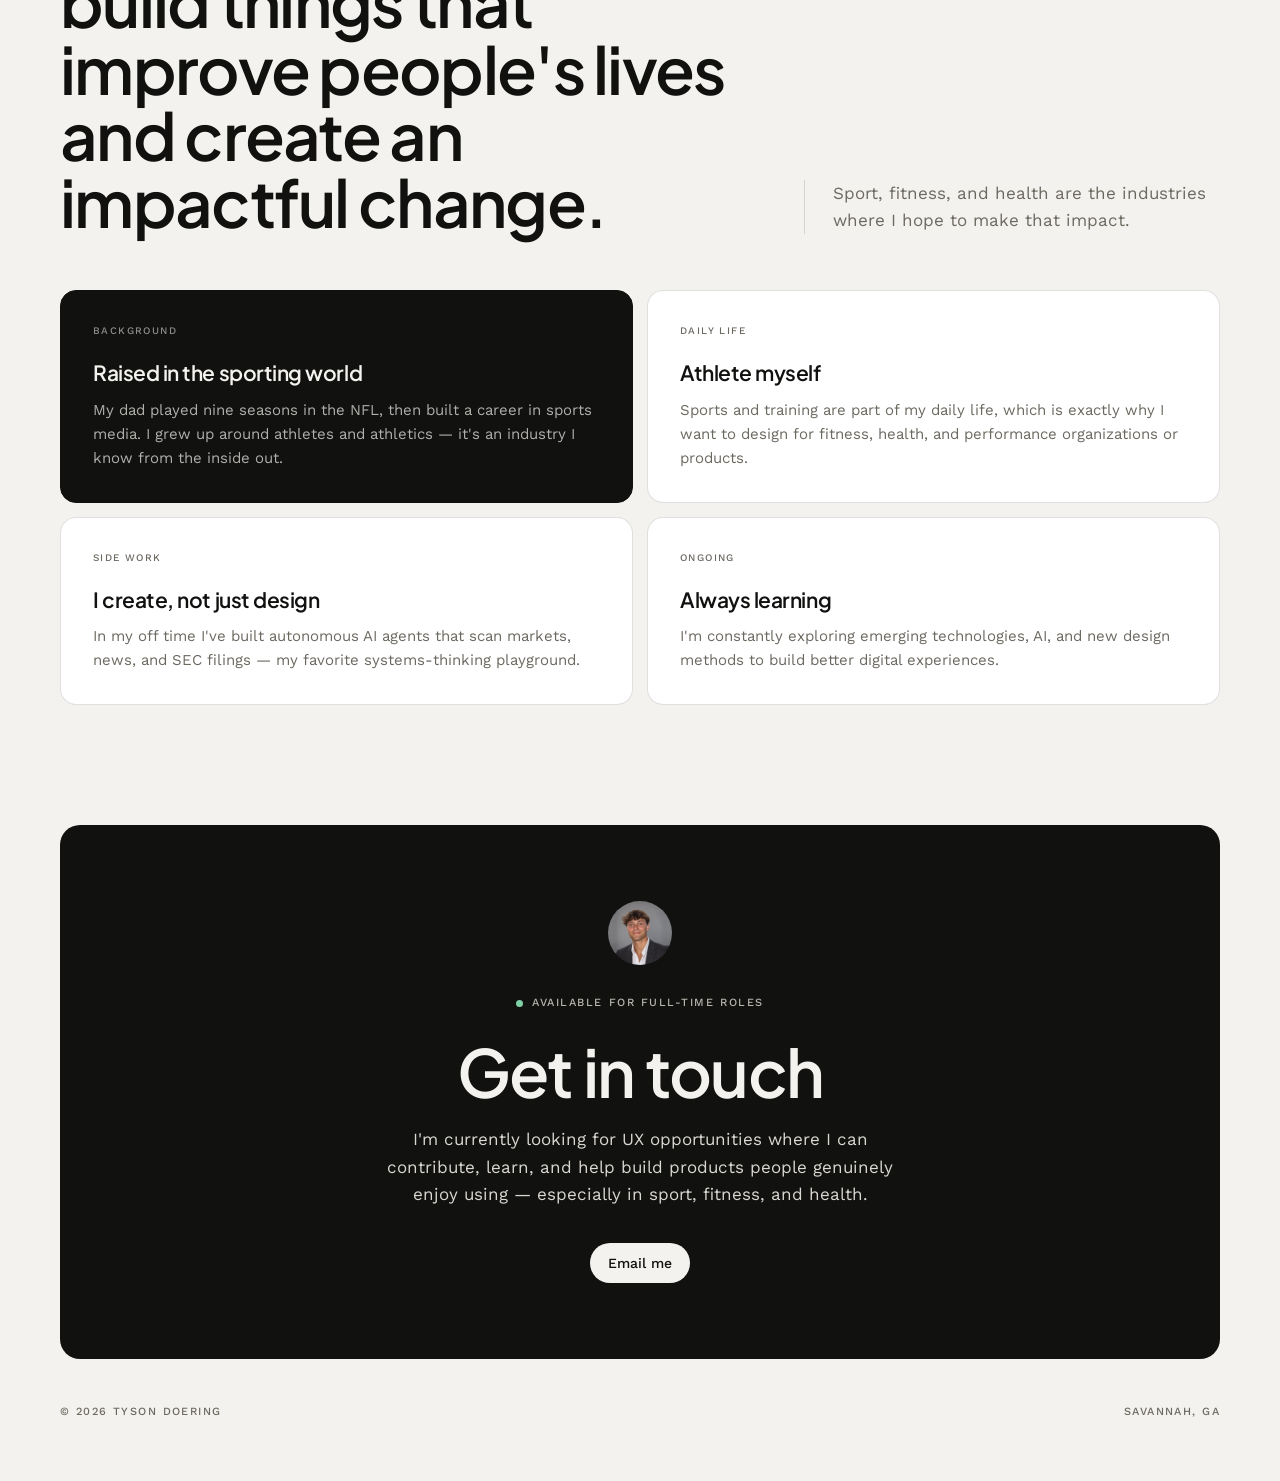
==== commit b5cd08c3: "Add SoundCloud usability research case study New /soundcloud page with its images, a first-position " ====
--- a/index.html
+++ b/index.html
@@ -19,6 +19,7 @@
   --nest:#12352A; --nest-t:#93D6B7;
   --tp:#3A2266;   --tp-t:#D0B6F2;
   --sec:#14223F;  --sec-t:#C3CFF0;
+  --sc:#1C1B1A;   --sc-t:#F6C4A6;
   --ease:cubic-bezier(.2,.7,.3,1);
 }
 *{box-sizing:border-box;margin:0;padding:0}
@@ -68,6 +69,7 @@
 .p2{background:var(--nest);color:var(--nest-t)}
 .p3{background:var(--tp);color:var(--tp-t)}
 .p4{background:var(--sec);color:var(--sec-t)}
+.p5{background:var(--sc);color:var(--sc-t)}
 .panel .grid{display:grid;grid-template-columns:1fr .88fr;gap:46px;align-items:center}
 .panel .tag{font-family:'Work Sans',sans-serif;font-size:11px;font-weight:500;letter-spacing:.13em;text-transform:uppercase;opacity:.72;margin-bottom:24px}
 .panel h3{font-family:'Plus Jakarta Sans',system-ui,sans-serif;font-weight:600;font-size:clamp(25px,3.5vw,46px);line-height:1.05;letter-spacing:-.022em;max-width:17ch}
@@ -189,10 +191,27 @@
 
 <section class="sec-head rev" id="work">
   <h2>Featured work</h2>
-  <span class="mono">Four case studies</span>
+  <span class="mono">Five case studies</span>
 </section>
 
 <div class="panels">
+
+  <a class='panel p5 rev' href='/soundcloud'>
+    <div class="grid">
+      <div>
+        <p class="tag">SoundCloud — UX researcher &amp; designer, 2026</p>
+        <h3>Why Spotify users get stuck on SoundCloud, and what fixed it</h3>
+        <p class="meta">A 10-week usability study with 14 Spotify users across three rounds, and a redesign that fixed skipping and saving.</p>
+        <div class="chips">
+          <span class="chip">UX research</span>
+          <span class="chip">Usability testing</span>
+          <span class="chip">14 participants</span>
+        </div>
+        <span class="go">View case study <i>&rarr;</i></span>
+      </div>
+      <div class="shot"><img src="images/soundcloud/hero-card.jpg" alt="Screens from the redesigned SoundCloud prototype: player controls, a saved song, and one Save button"></div>
+    </div>
+  </a>
 
   <a class='panel p1 rev' href='/unipal'>
     <div class="grid">
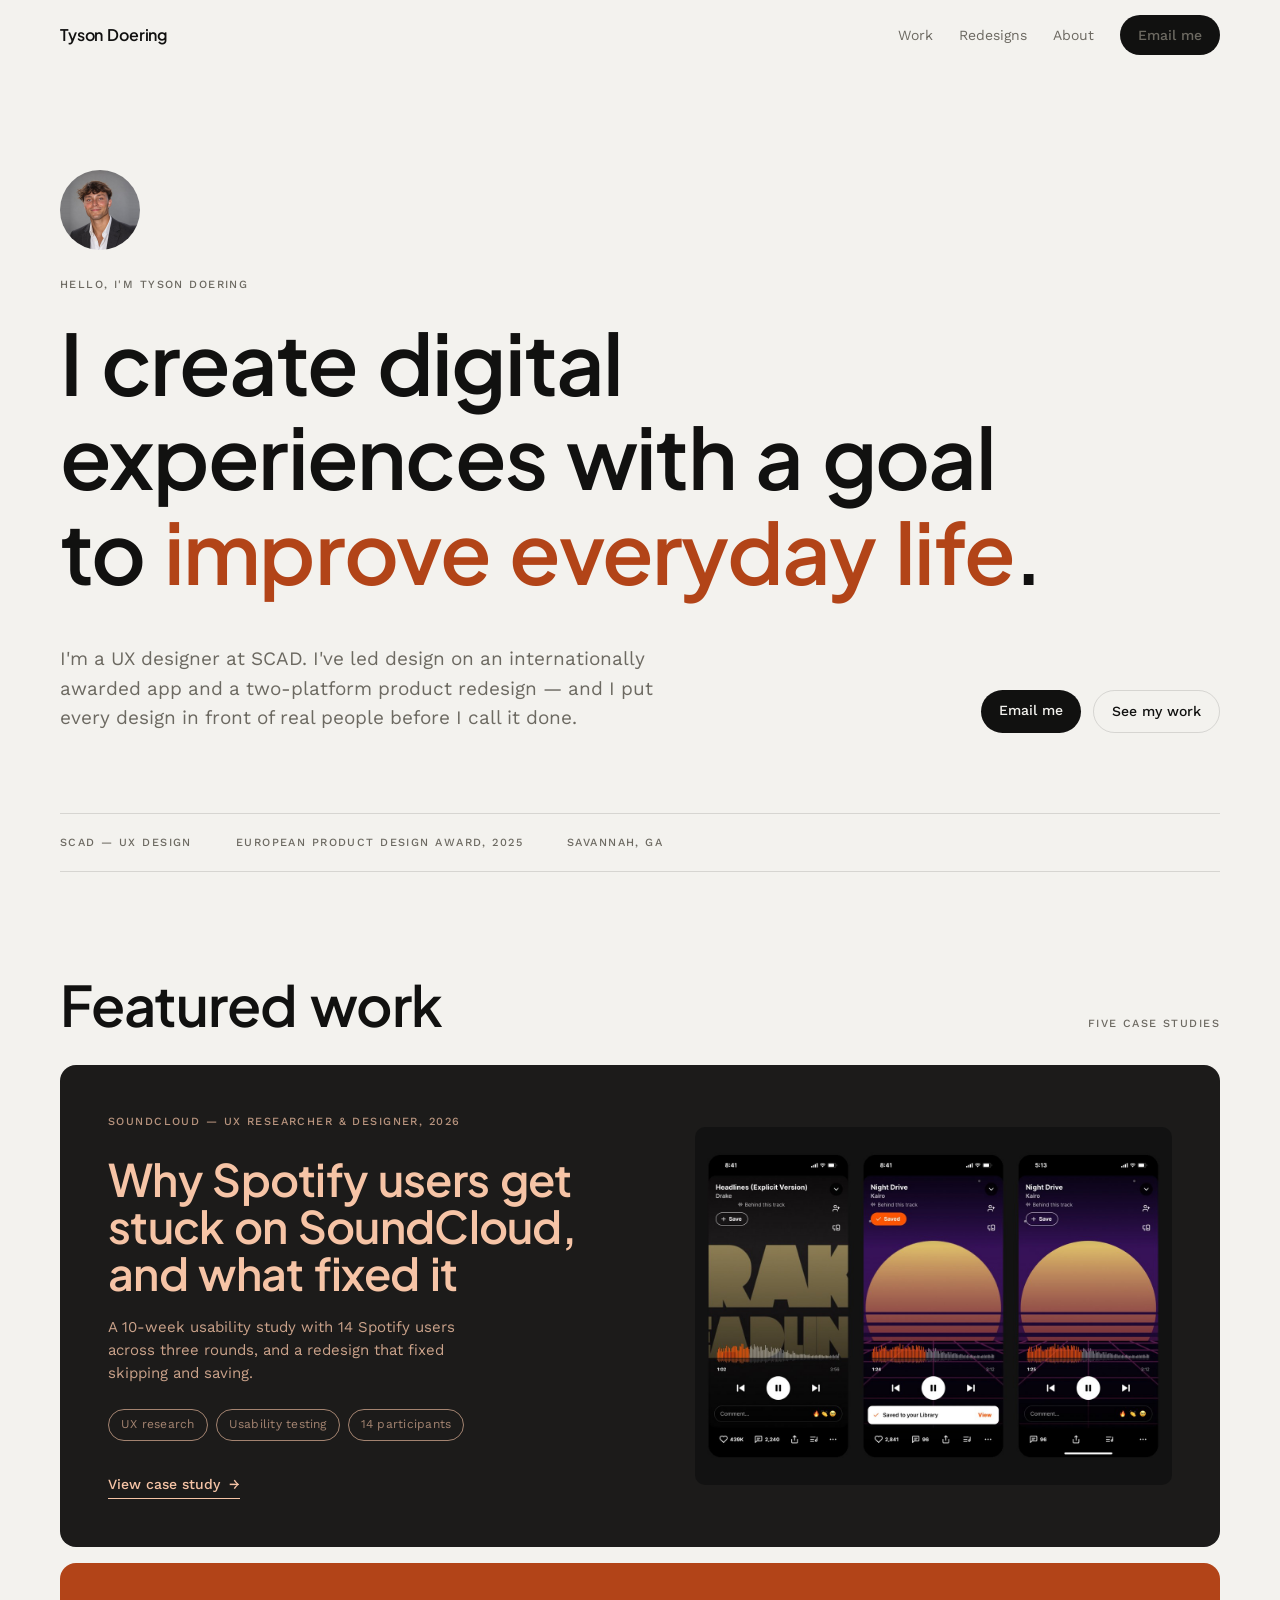
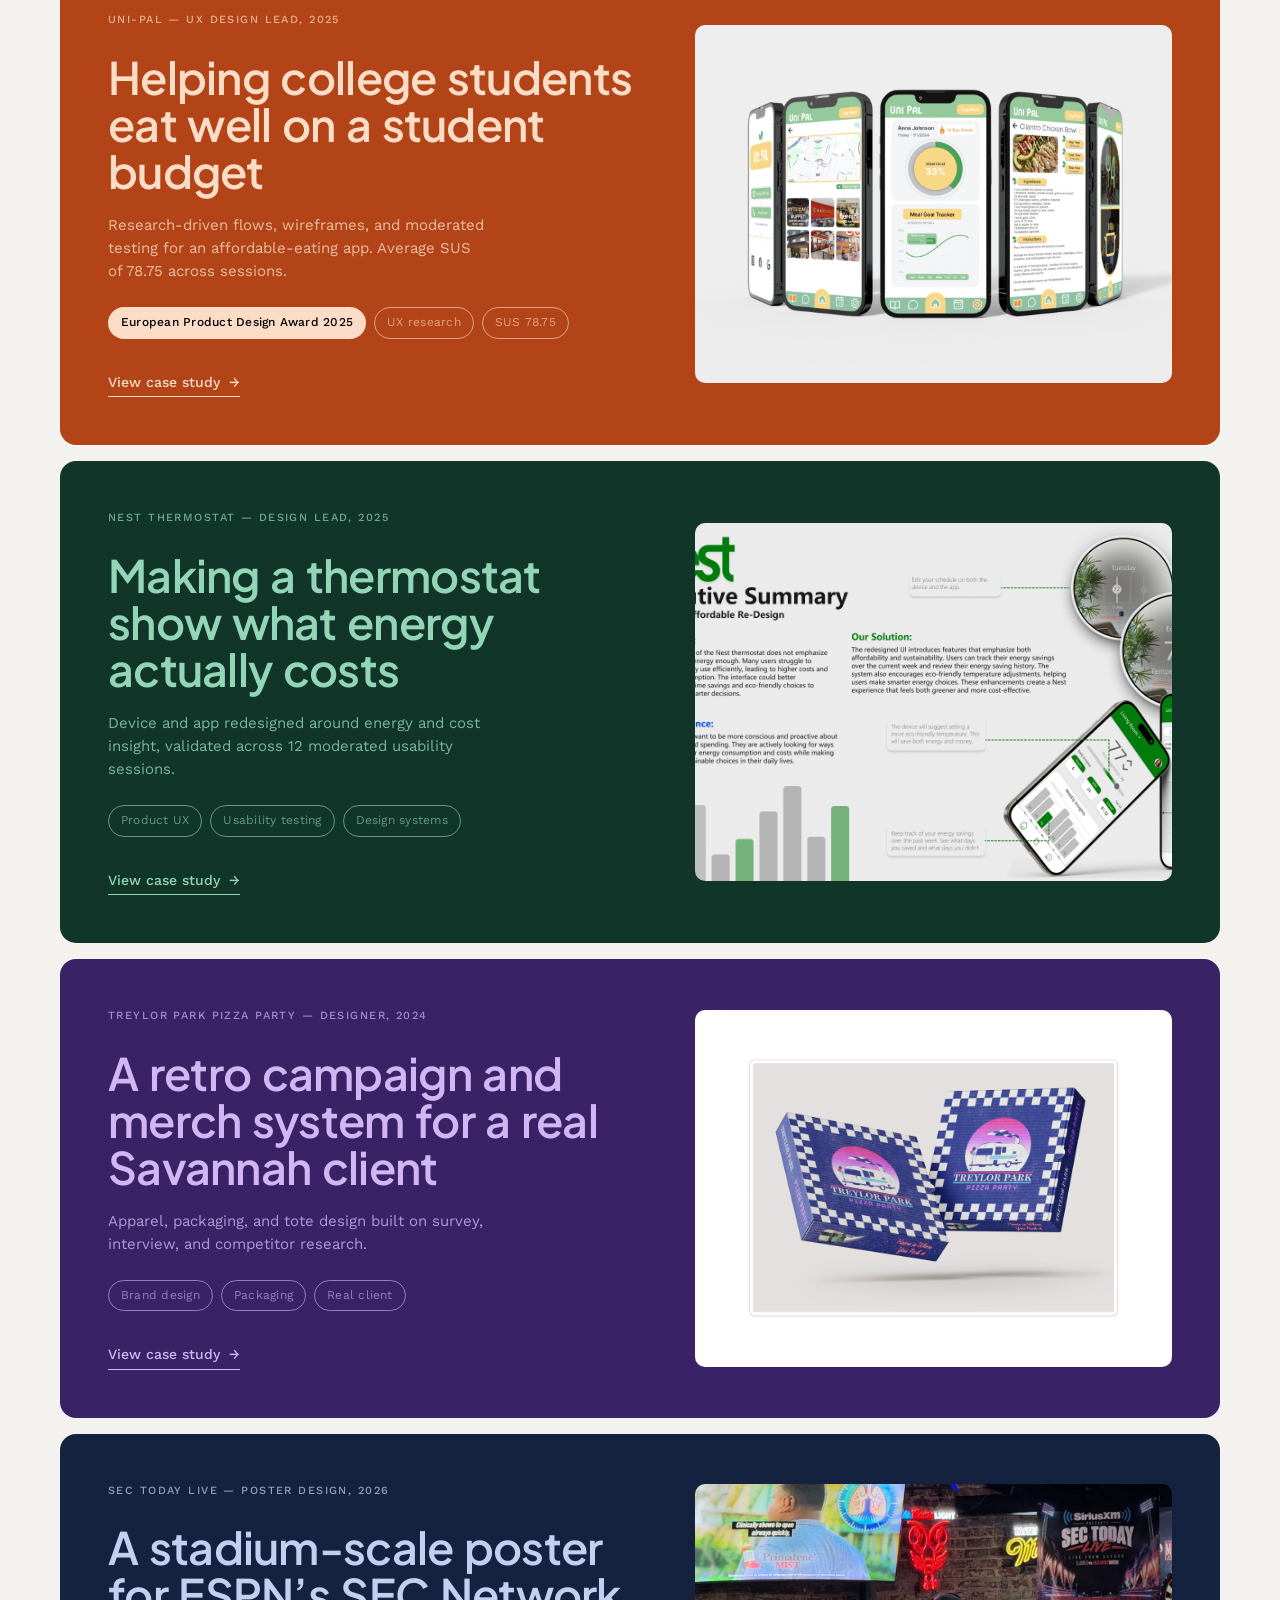
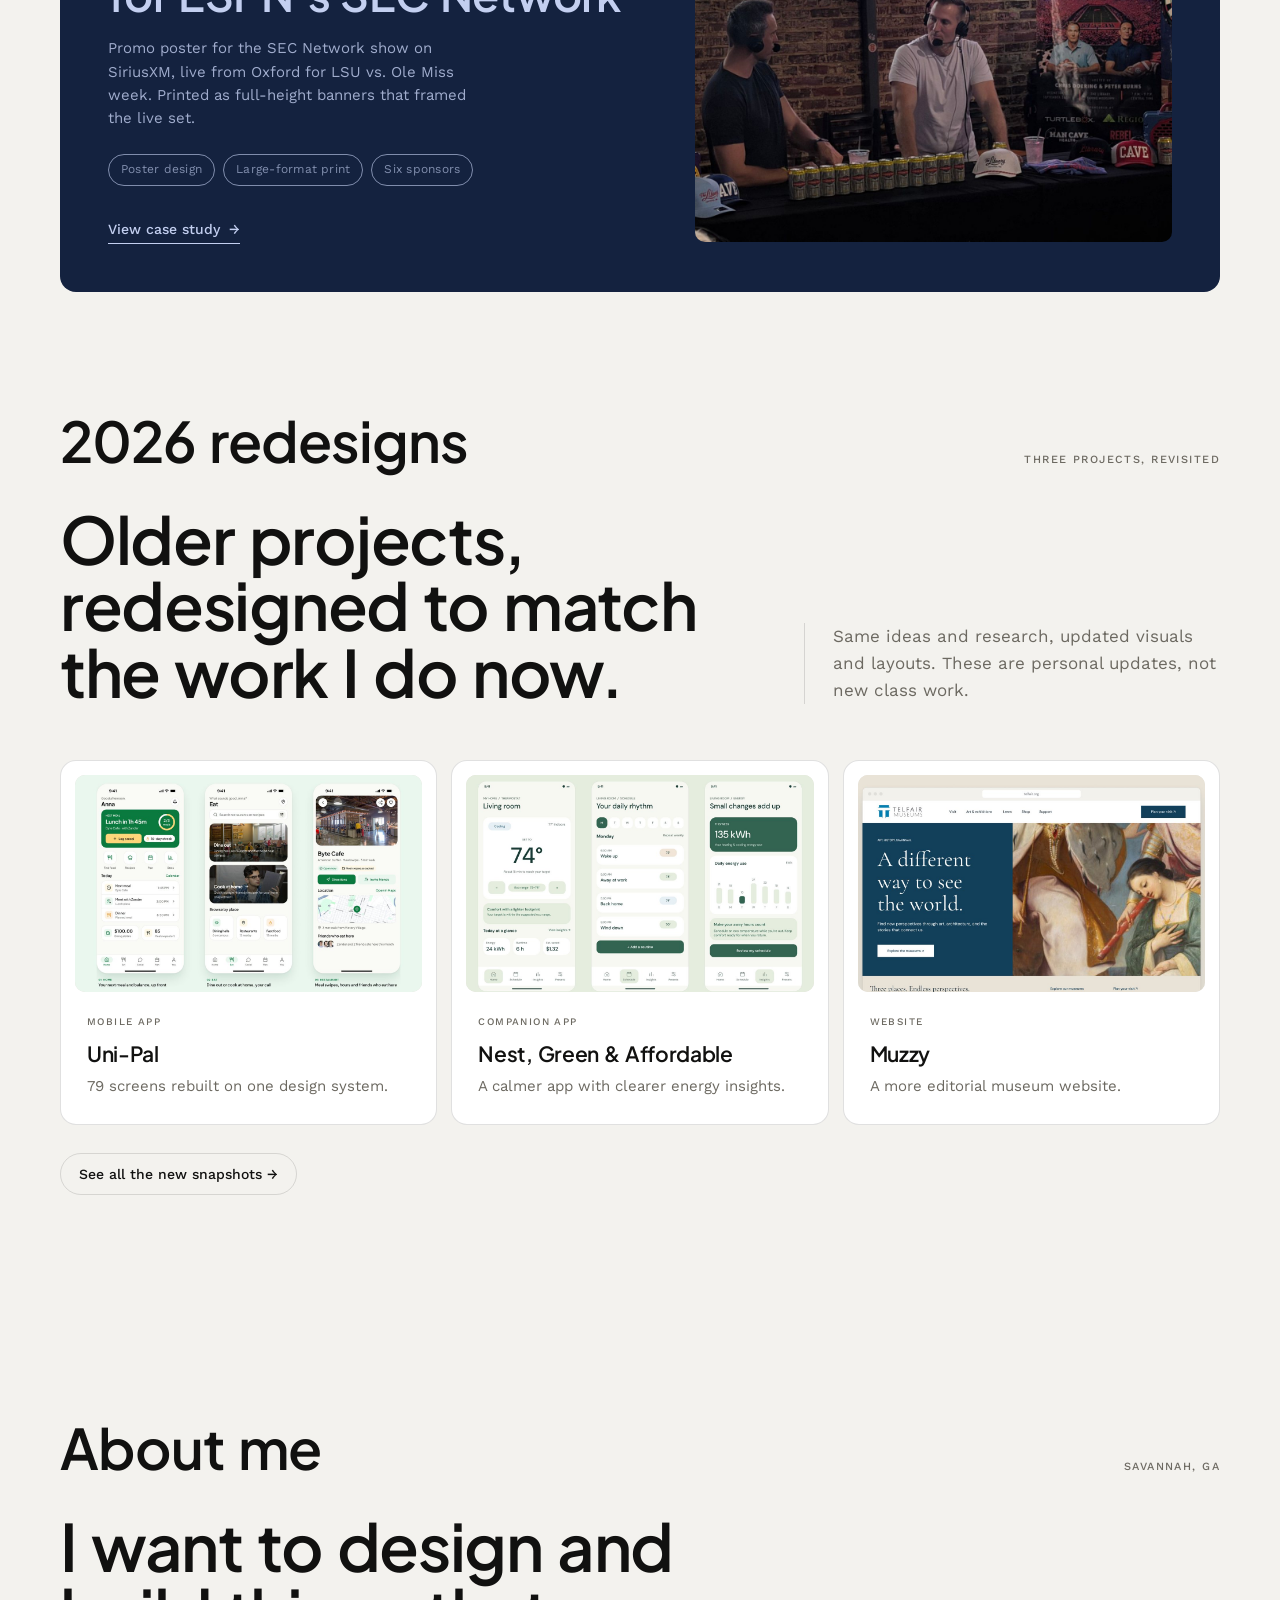
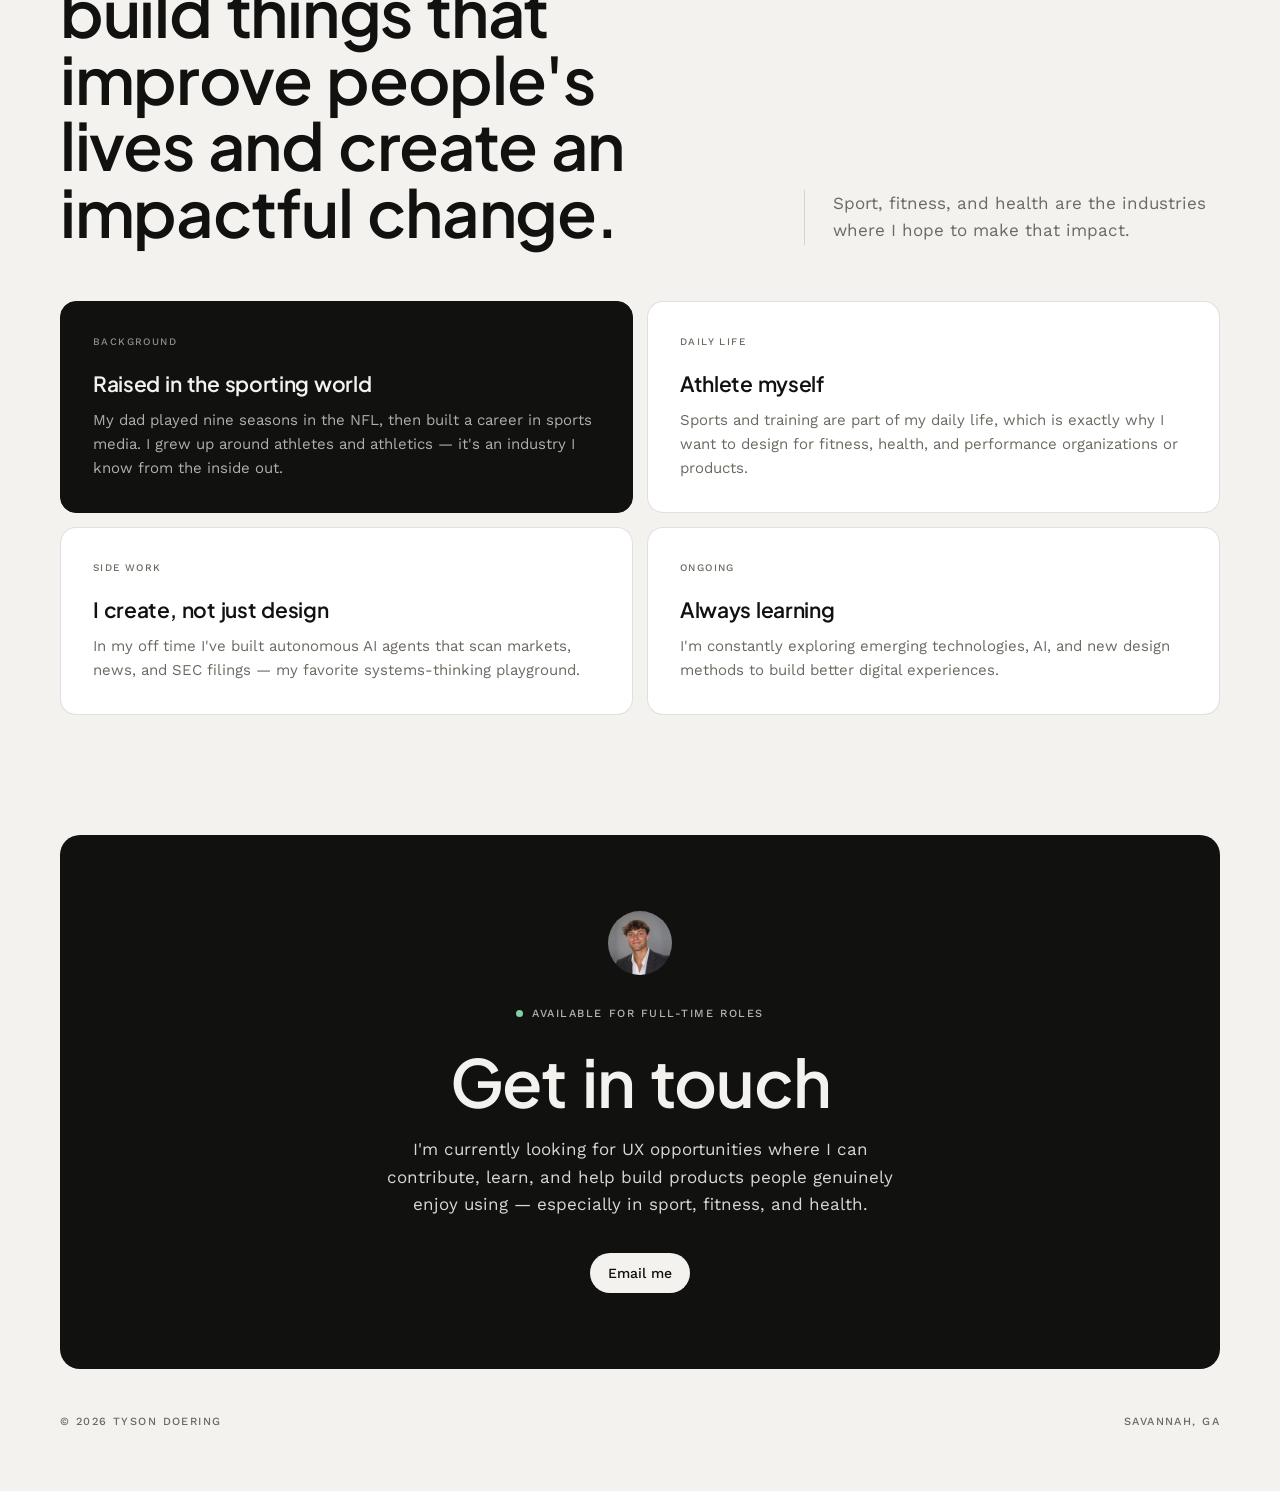
==== commit a2e7d707: "Fix clipped headline letters and loosen heading spacing The hero lines clipped descenders (g, p, y);" ====
--- a/index.html
+++ b/index.html
@@ -34,7 +34,7 @@
 nav.hide{transform:translateY(-100%)}
 nav.stuck{border-color:var(--line)}
 .nav-in{max-width:1240px;margin:0 auto;padding:15px 40px;display:flex;justify-content:space-between;align-items:center}
-.nav-in .name{font-family:'Plus Jakarta Sans',system-ui,sans-serif;font-weight:600;letter-spacing:-.02em;font-size:16px;text-decoration:none}
+.nav-in .name{font-family:'Plus Jakarta Sans',system-ui,sans-serif;font-weight:600;letter-spacing:-.01em;font-size:16px;text-decoration:none}
 .nav-in .links{display:flex;align-items:center;gap:26px}
 .nav-in .links a{text-decoration:none;font-size:14px;color:var(--soft)}
 .nav-in .links a:hover{color:var(--ink)}
@@ -44,9 +44,9 @@
 .hero{padding:170px 0 0}
 .avatar{width:80px;height:80px;border-radius:50%;object-fit:cover;background:#E3E1DA;margin-bottom:26px}
 .hey{font-family:'Work Sans',sans-serif;font-size:11px;font-weight:500;letter-spacing:.13em;text-transform:uppercase;color:var(--soft);margin-bottom:26px}
-h1{font-family:'Plus Jakarta Sans',system-ui,sans-serif;font-weight:600;font-size:clamp(40px,6.6vw,94px);line-height:1;letter-spacing:-.028em;max-width:18ch}
+h1{font-family:'Plus Jakarta Sans',system-ui,sans-serif;font-weight:600;font-size:clamp(40px,6.6vw,94px);line-height:1;letter-spacing:-.02em;max-width:18ch}
 h1 .hl{color:var(--uni)}
-.ln{display:block;overflow:hidden;padding-bottom:.06em}
+.ln{display:block;overflow:hidden;padding:.06em 0 .2em;margin:-.06em 0 -.14em}
 .ln>span{display:block;transform:translateY(108%);transition:transform .9s var(--ease)}
 .ready .ln>span{transform:none}
 .ready .ln:nth-of-type(2)>span{transition-delay:.08s}
@@ -60,7 +60,7 @@
 .strip span{font-family:'Work Sans',sans-serif;font-size:11px;font-weight:500;letter-spacing:.13em;text-transform:uppercase;color:var(--soft)}
 
 .sec-head{padding:104px 0 32px;display:flex;justify-content:space-between;align-items:baseline;gap:24px;flex-wrap:wrap}
-.sec-head h2{font-family:'Plus Jakarta Sans',system-ui,sans-serif;font-weight:600;font-size:clamp(30px,4.4vw,56px);letter-spacing:-.024em;line-height:1}
+.sec-head h2{font-family:'Plus Jakarta Sans',system-ui,sans-serif;font-weight:600;font-size:clamp(30px,4.4vw,56px);letter-spacing:-.018em;line-height:1}
 
 .panels{display:flex;flex-direction:column;gap:16px}
 .panel{display:block;text-decoration:none;border-radius:16px;overflow:hidden;padding:48px;transition:transform .5s var(--ease)}
@@ -72,7 +72,7 @@
 .p5{background:var(--sc);color:var(--sc-t)}
 .panel .grid{display:grid;grid-template-columns:1fr .88fr;gap:46px;align-items:center}
 .panel .tag{font-family:'Work Sans',sans-serif;font-size:11px;font-weight:500;letter-spacing:.13em;text-transform:uppercase;opacity:.72;margin-bottom:24px}
-.panel h3{font-family:'Plus Jakarta Sans',system-ui,sans-serif;font-weight:600;font-size:clamp(25px,3.5vw,46px);line-height:1.05;letter-spacing:-.022em;max-width:17ch}
+.panel h3{font-family:'Plus Jakarta Sans',system-ui,sans-serif;font-weight:600;font-size:clamp(25px,3.5vw,46px);line-height:1.05;letter-spacing:-.016em;max-width:17ch}
 .panel .meta{margin-top:20px;font-size:15px;opacity:.8;max-width:42ch;line-height:1.55}
 .chips{margin-top:24px;display:flex;flex-wrap:wrap;gap:8px}
 .chip{border:1px solid currentColor;opacity:.62;border-radius:999px;padding:5px 12px;font-size:12px;letter-spacing:.02em}
@@ -92,21 +92,21 @@
 .redo-img img{width:100%;height:100%;object-fit:cover;object-position:top;transition:transform .6s var(--ease)}
 .redo-card:hover .redo-img img{transform:scale(1.03)}
 .redo-card .lab{font-family:'Work Sans',sans-serif;font-size:10px;font-weight:500;letter-spacing:.14em;text-transform:uppercase;color:var(--soft);margin:0 12px 12px}
-.redo-card h4{font-family:'Plus Jakarta Sans',system-ui,sans-serif;font-weight:600;font-size:21px;letter-spacing:-.022em;line-height:1.15;margin:0 12px 8px}
+.redo-card h4{font-family:'Plus Jakarta Sans',system-ui,sans-serif;font-weight:600;font-size:21px;letter-spacing:-.016em;line-height:1.15;margin:0 12px 8px}
 .redo-card p{font-size:15px;color:var(--soft);line-height:1.55;margin:0 12px}
 .redo-all{display:inline-block;margin-top:28px}
 .dot{width:7px;height:7px;border-radius:50%;background:var(--uni);animation:pulse 2.4s ease-in-out infinite}
 @keyframes pulse{0%,100%{opacity:1}50%{opacity:.28}}
 .about{padding:120px 0 0}
 .lead{display:grid;grid-template-columns:1.55fr .95fr;gap:64px;align-items:end;margin-top:36px}
-.lead h3{font-family:'Plus Jakarta Sans',system-ui,sans-serif;font-weight:600;font-size:clamp(30px,5.1vw,66px);letter-spacing:-.026em;line-height:1.02;max-width:20ch}
+.lead h3{font-family:'Plus Jakarta Sans',system-ui,sans-serif;font-weight:600;font-size:clamp(30px,5.1vw,66px);letter-spacing:-.02em;line-height:1.02;max-width:20ch}
 .lead .aside{border-left:1px solid var(--line);padding-left:28px}
 .lead .aside p{font-size:17px;color:var(--soft);line-height:1.6}
 .bento{margin-top:56px;display:grid;grid-template-columns:repeat(2,1fr);gap:14px}
 .tile{background:var(--card);border:1px solid var(--line);border-radius:16px;padding:32px;display:flex;flex-direction:column;transition:transform .45s var(--ease),border-color .3s ease}
 .tile:hover{transform:translateY(-4px);border-color:rgba(17,17,16,.28)}
 .tile .lab{font-family:'Work Sans',sans-serif;font-size:10px;font-weight:500;letter-spacing:.14em;text-transform:uppercase;color:var(--soft);margin-bottom:22px}
-.tile h4{font-family:'Plus Jakarta Sans',system-ui,sans-serif;font-weight:600;font-size:21px;letter-spacing:-.022em;margin-bottom:12px;line-height:1.15}
+.tile h4{font-family:'Plus Jakarta Sans',system-ui,sans-serif;font-weight:600;font-size:21px;letter-spacing:-.016em;margin-bottom:12px;line-height:1.15}
 .tile p{font-size:15px;color:var(--soft);line-height:1.6}
 .tile.dark{background:var(--ink);border-color:var(--ink)}
 .tile.dark .lab{color:rgba(243,242,238,.55)}
@@ -117,12 +117,14 @@
 .cta-card .avail{display:inline-flex;align-items:center;gap:9px;font-family:'Work Sans',sans-serif;font-size:11px;font-weight:500;letter-spacing:.14em;text-transform:uppercase;color:#B8B5AC;margin-bottom:26px}
 .cta-card .avail .dot{background:#7FD1A6}
 .cta-card .avatar{margin:0 auto 24px;width:64px;height:64px}
-.cta-card h2{font-family:'Plus Jakarta Sans',system-ui,sans-serif;font-weight:600;font-size:clamp(34px,5.4vw,66px);letter-spacing:-.026em;line-height:1}
+.cta-card h2{font-family:'Plus Jakarta Sans',system-ui,sans-serif;font-weight:600;font-size:clamp(34px,5.4vw,66px);letter-spacing:-.02em;line-height:1}
 .cta-card p{margin:22px auto 34px;max-width:50ch;font-size:17px;line-height:1.62;color:#DAD8D1}
 .cta-card .btn{background:var(--bg);color:var(--ink)}
 
 footer{padding:44px 0 60px;display:flex;justify-content:space-between;font-family:'Work Sans',sans-serif;font-size:11px;font-weight:500;letter-spacing:.13em;text-transform:uppercase;color:var(--soft)}
 
+h1,h2,h3,h4,.nav-in .name{word-spacing:.07em}
+@media (max-width:900px){.ln{display:inline;overflow:visible;padding:0;margin:0}.ln>span{display:inline;transform:none}}
 .rev{opacity:0;transform:translateY(26px);transition:opacity .8s ease,transform .8s var(--ease)}
 .rev.in{opacity:1;transform:none}
 
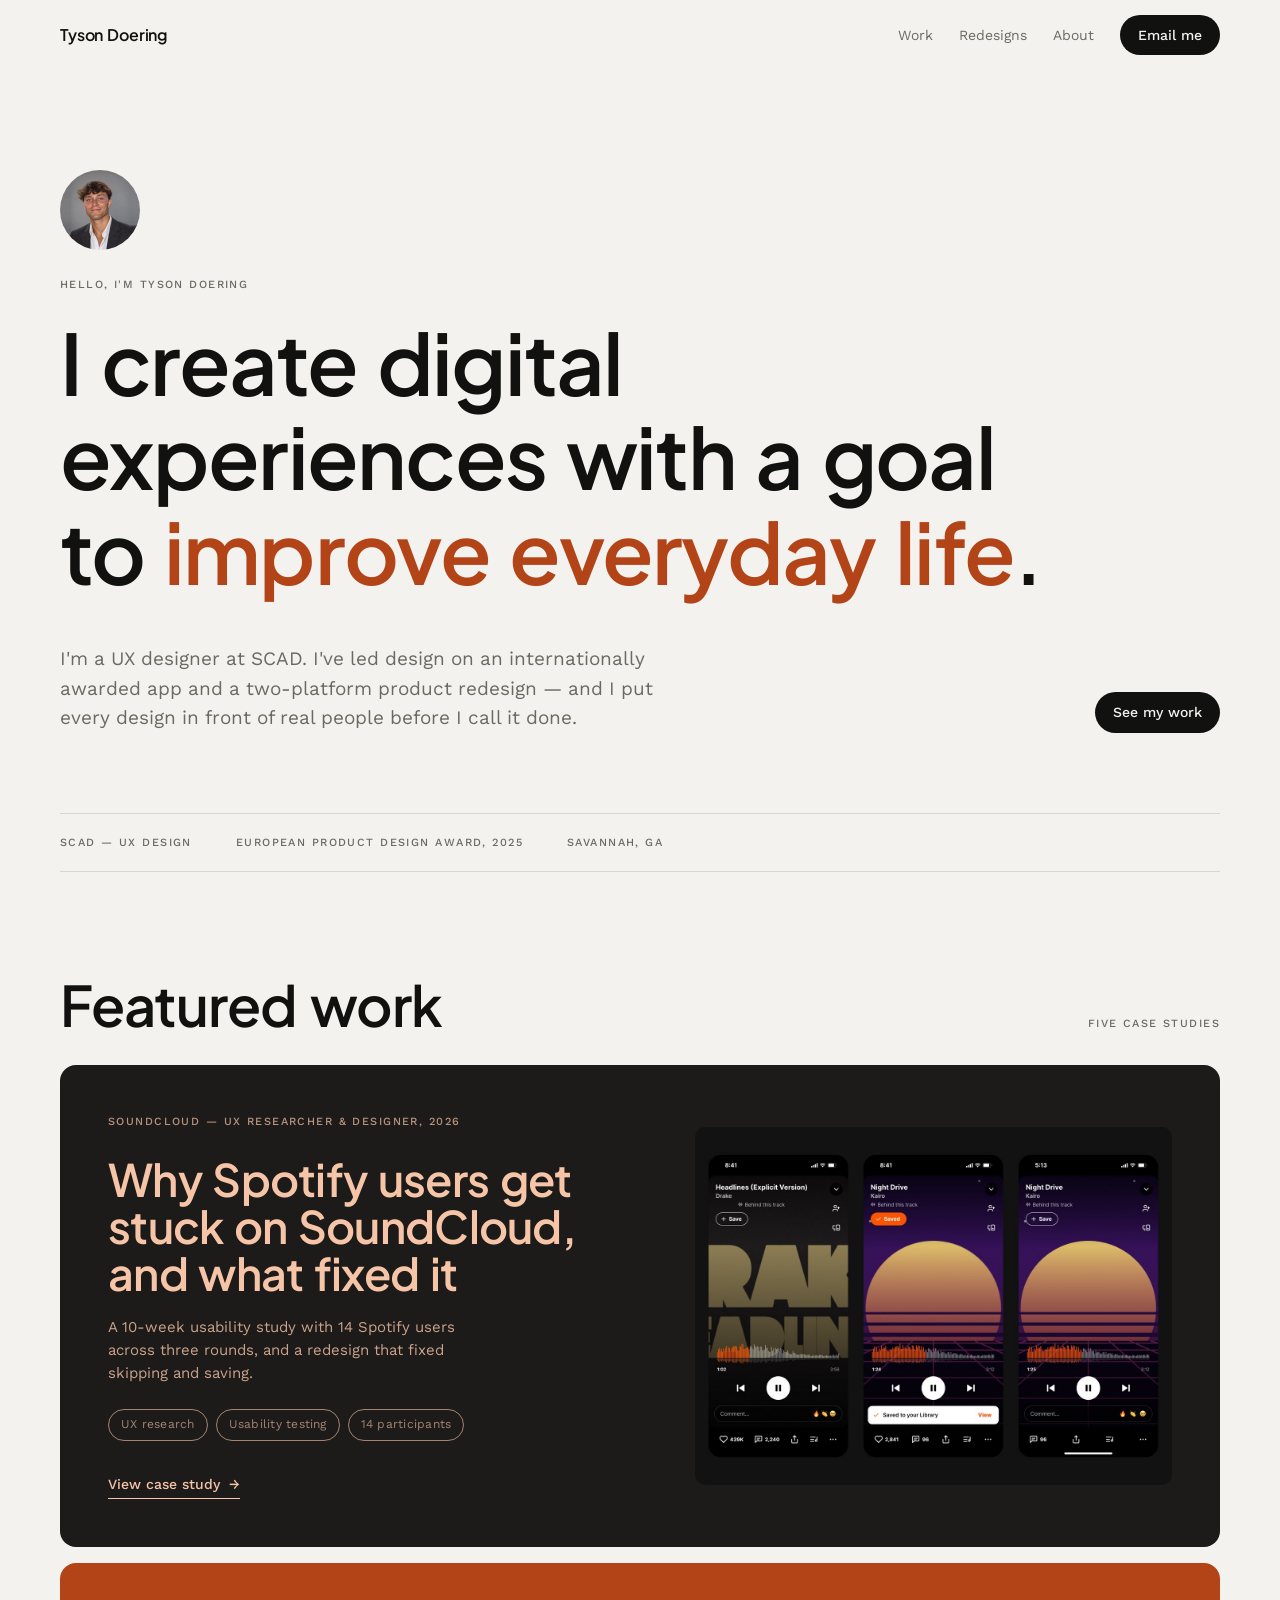
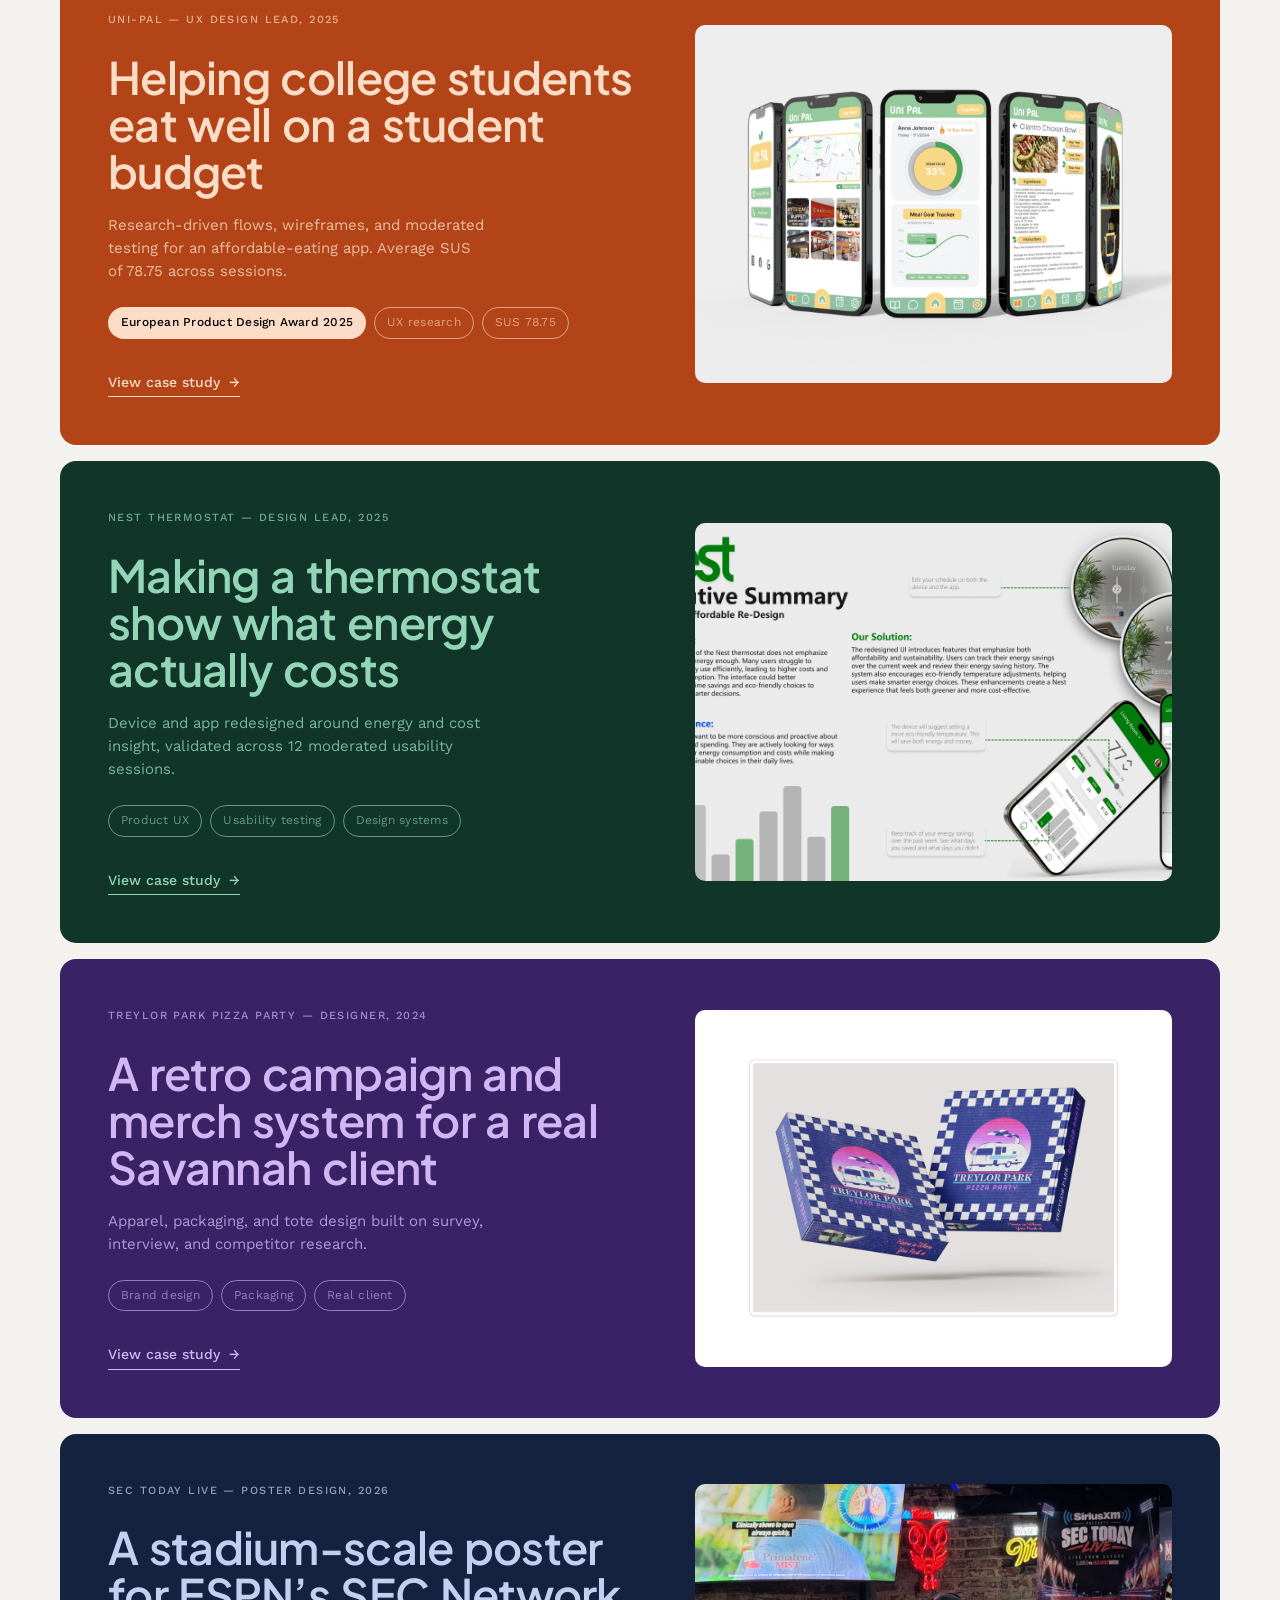
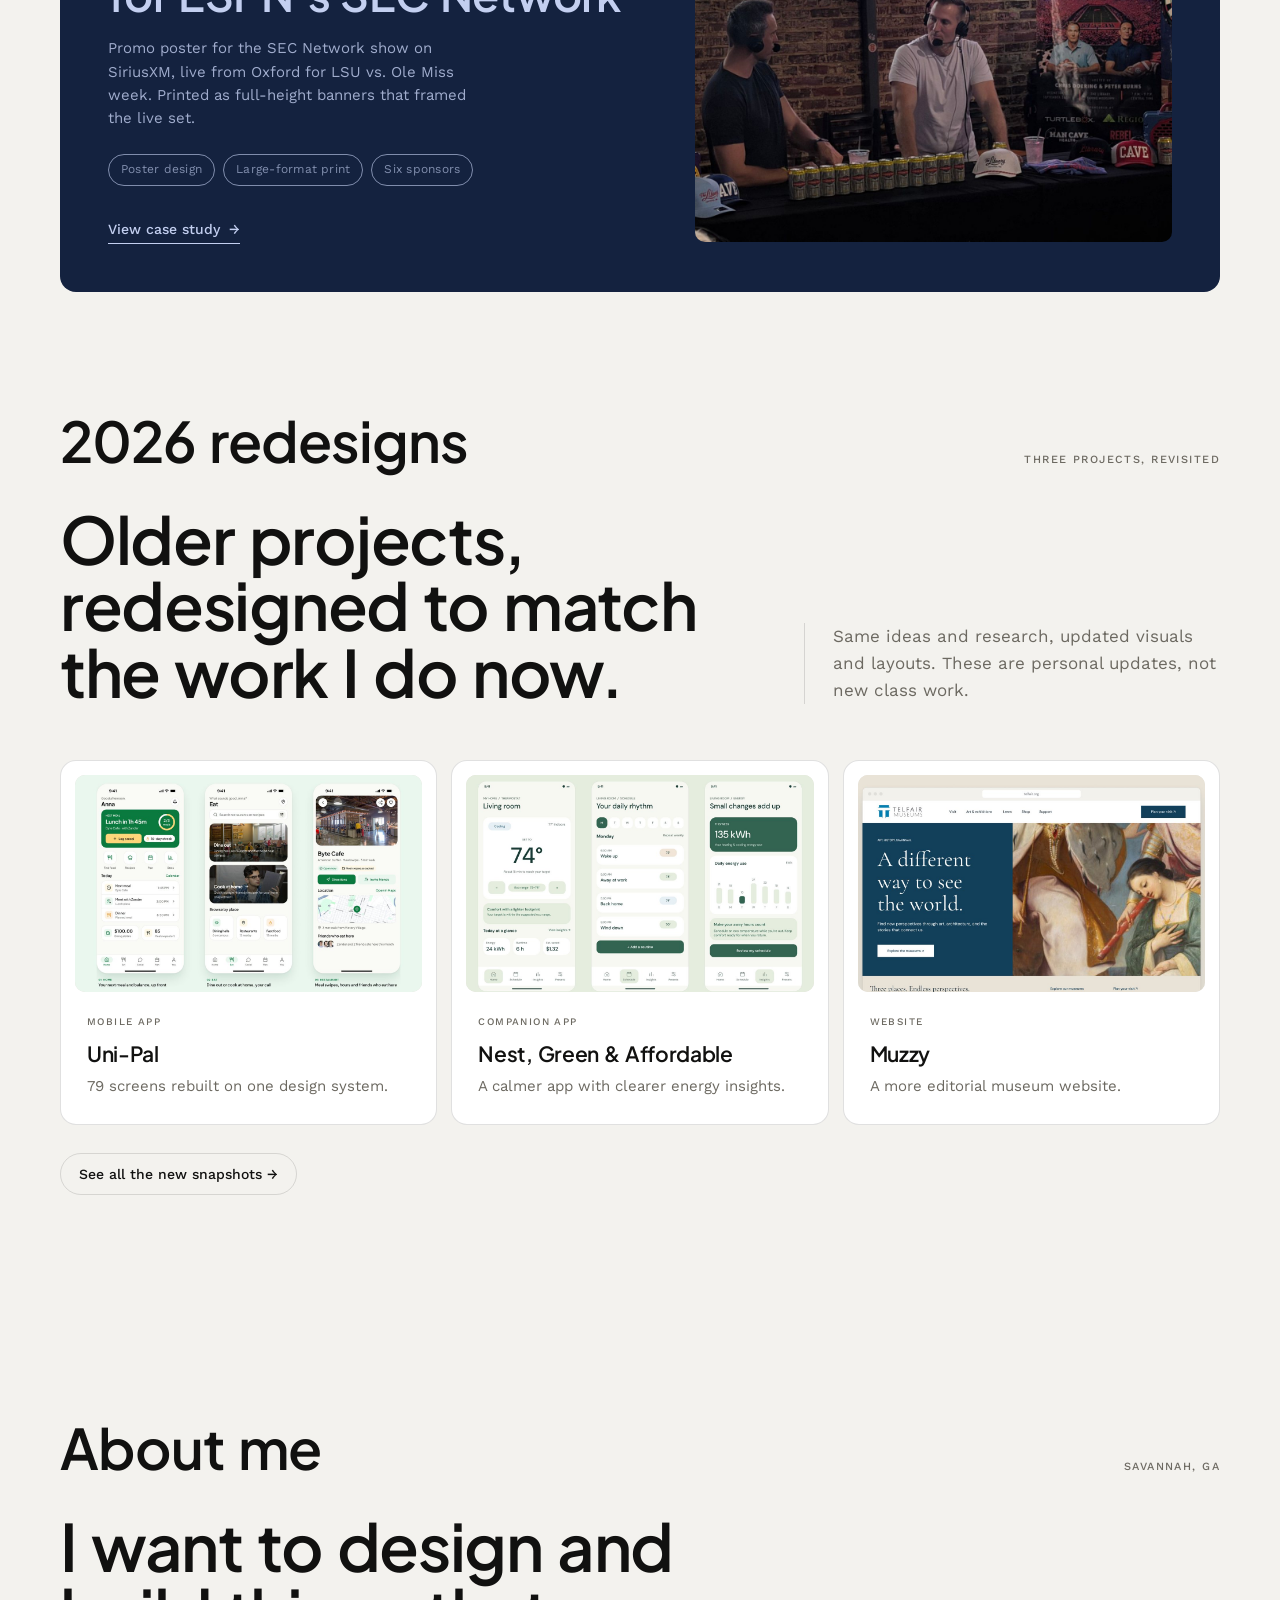
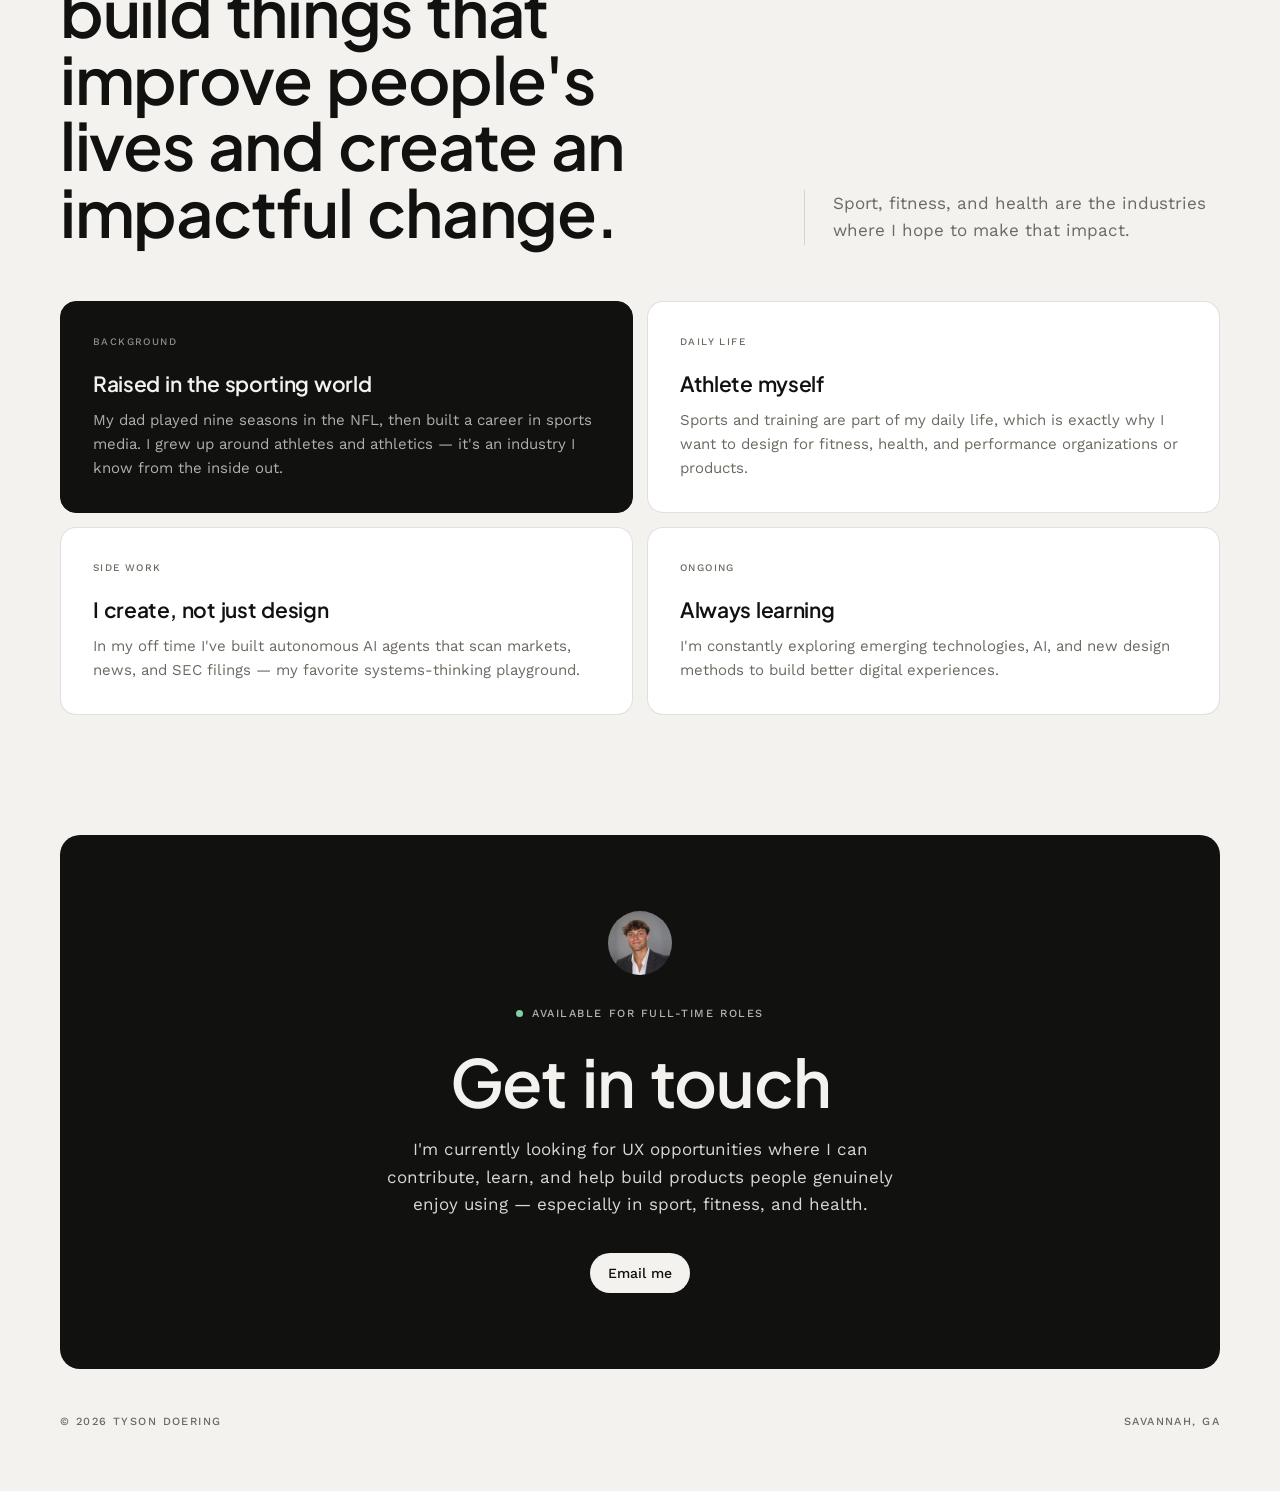
==== commit cd2d089d: "Drop duplicate hero email button and fix header button text color Co-Authored-By: Claude Fable 5.2 <" ====
--- a/index.html
+++ b/index.html
@@ -38,6 +38,7 @@
 .nav-in .links{display:flex;align-items:center;gap:26px}
 .nav-in .links a{text-decoration:none;font-size:14px;color:var(--soft)}
 .nav-in .links a:hover{color:var(--ink)}
+.nav-in .links a.btn,.nav-in .links a.btn:hover{color:var(--bg)}
 .btn{background:var(--ink);color:var(--bg);padding:9px 18px;border-radius:999px;font-size:14px;font-weight:500;text-decoration:none;display:inline-block;transition:opacity .25s ease}
 .btn:hover{opacity:.82}
 
@@ -180,8 +181,7 @@
   <div class="hero-lower">
     <p>I'm a UX designer at SCAD. I've led design on an internationally awarded app and a two-platform product redesign — and I put every design in front of real people before I call it done.</p>
     <div class="ctas">
-      <a class="btn" href="mailto:tdoe28711@gmail.com">Email me</a>
-      <a class="pill-l" href="#work">See my work</a>
+      <a class="btn" href="#work">See my work</a>
     </div>
   </div>
   <div class="strip">
